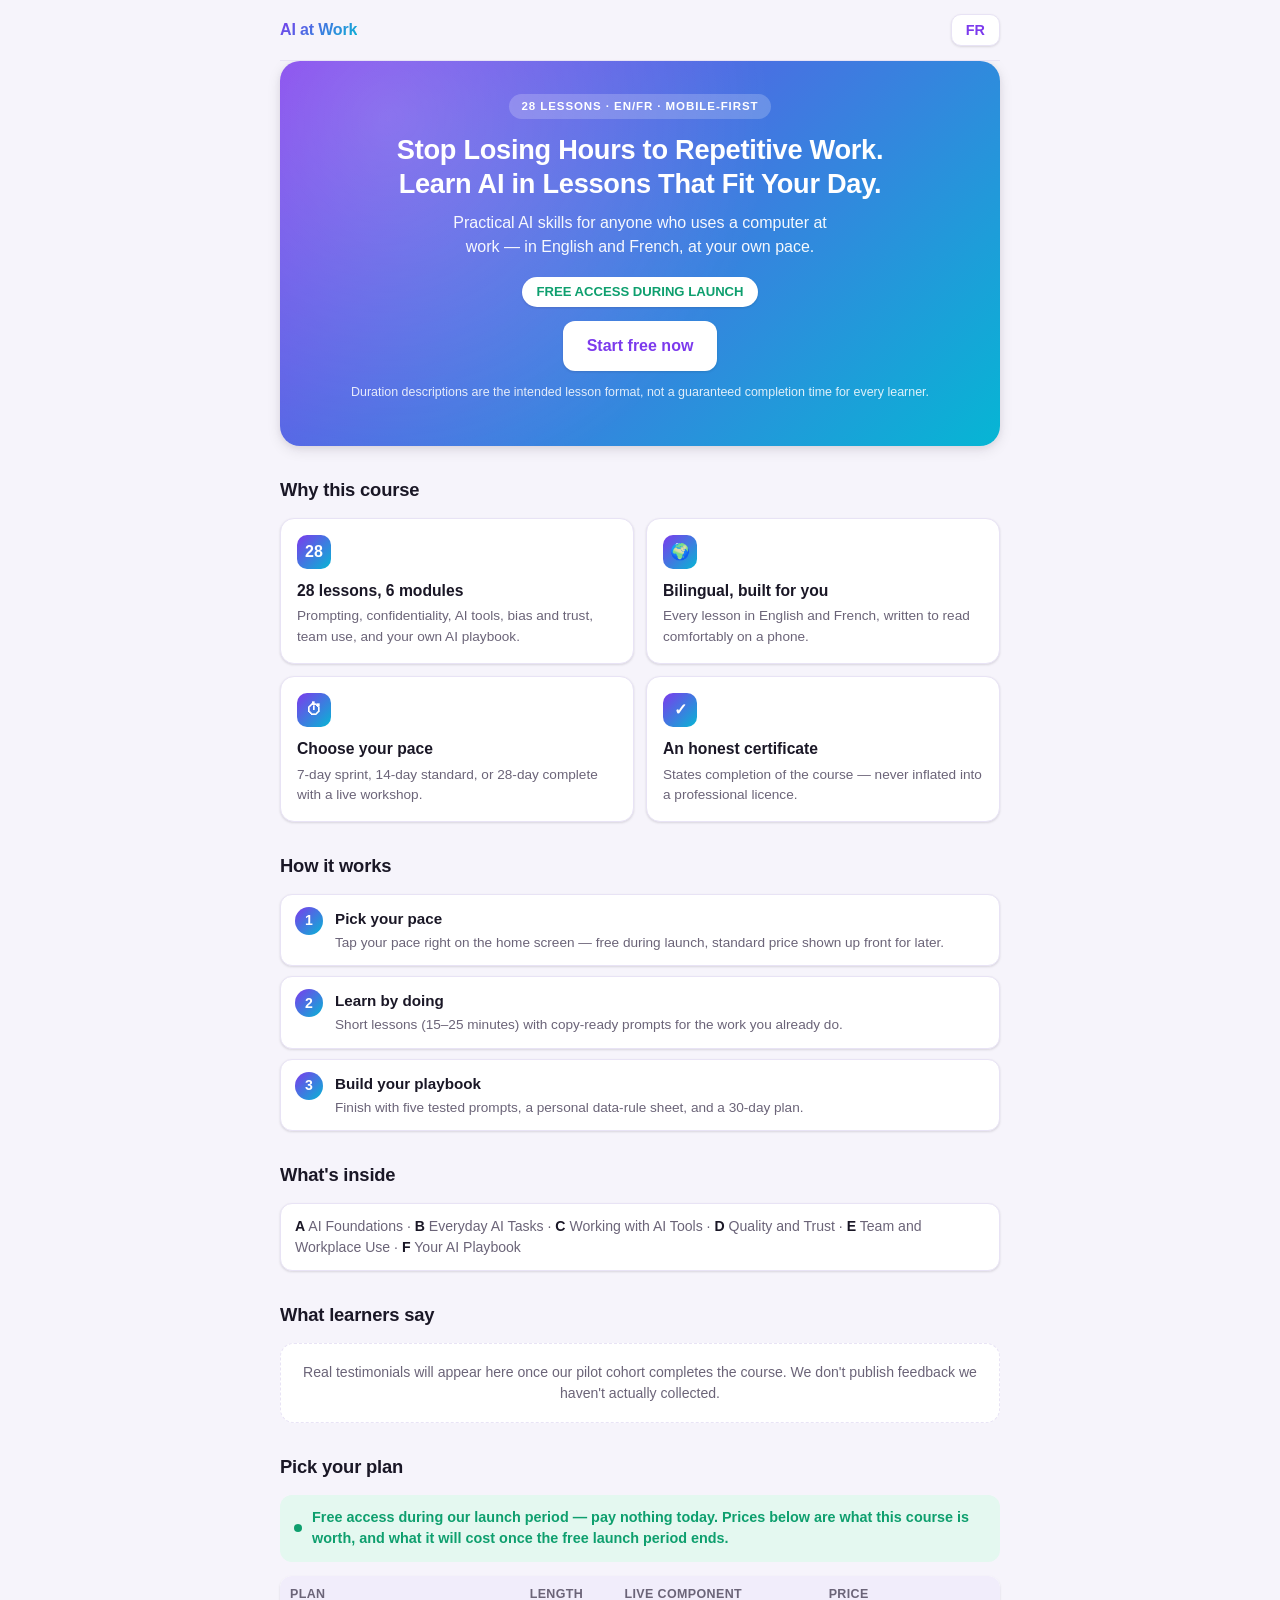
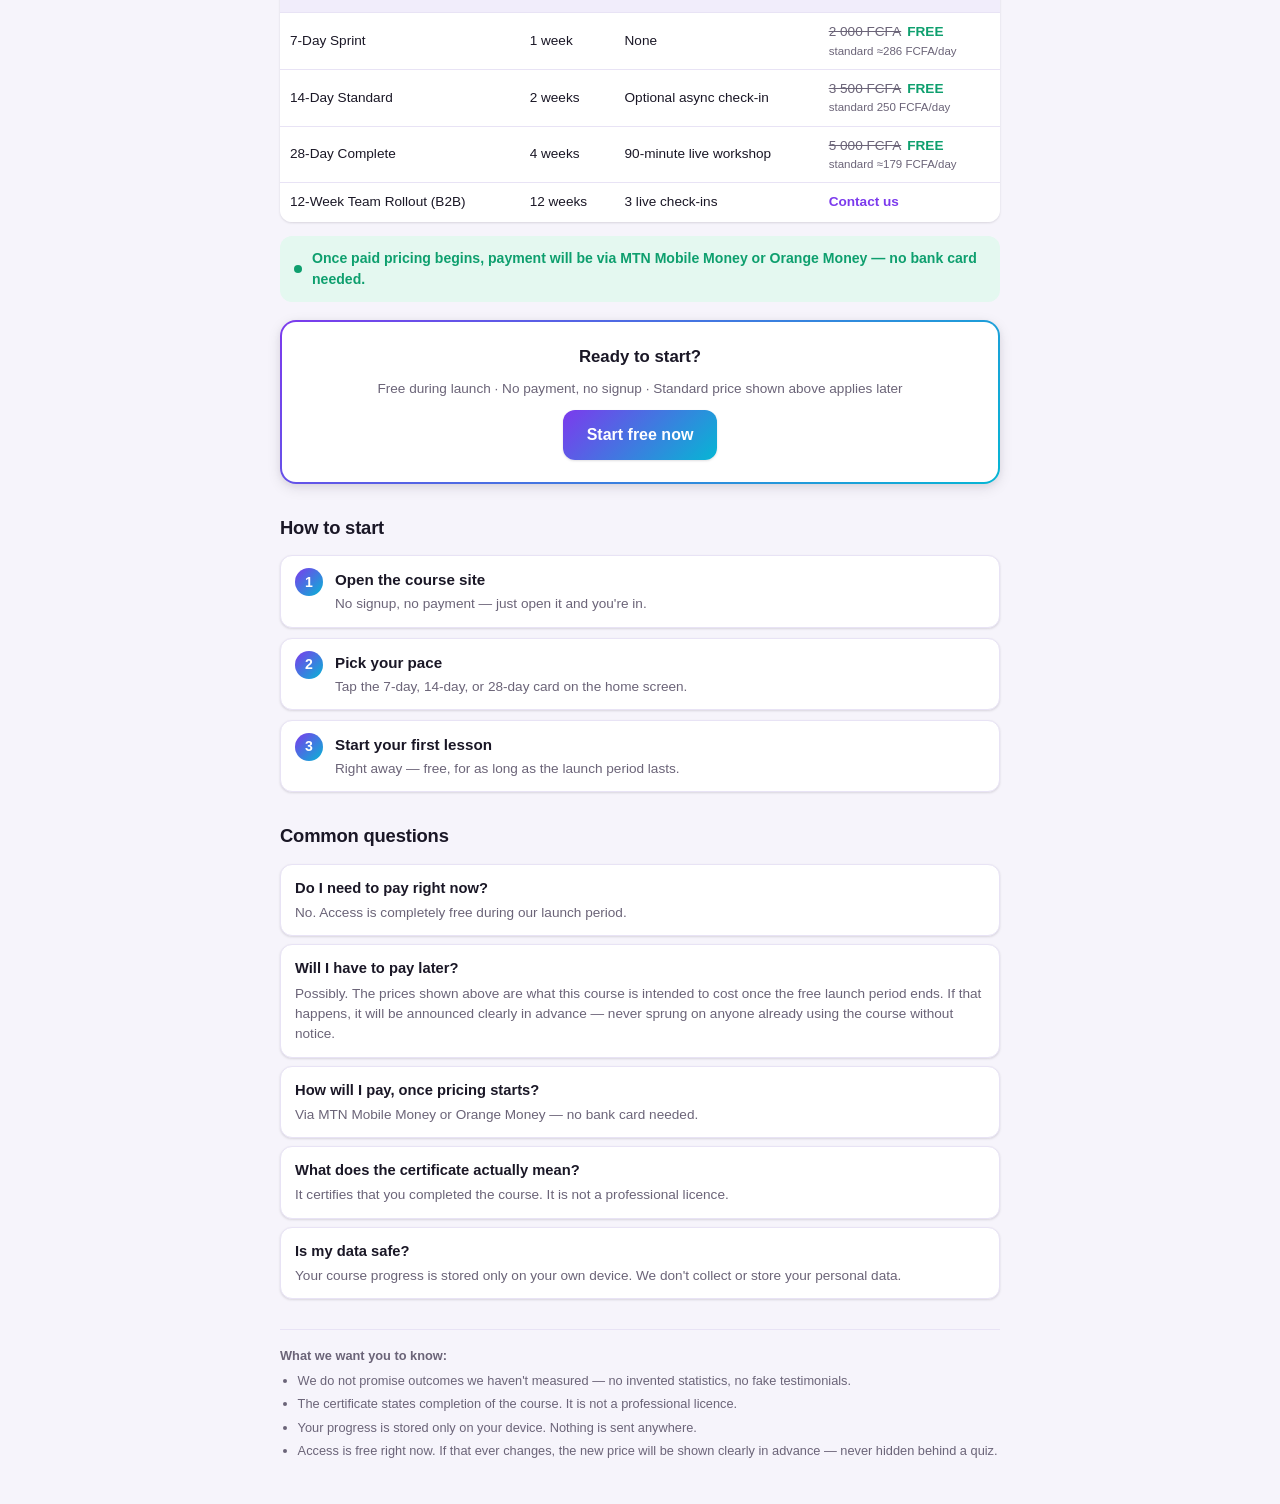
==== index.html @ 35cdc777 "Initial public site: AI at Work course (free during launch) Self-contained static deployment of the " ====
<!doctype html>
<html lang="en">
<head>
<meta charset="utf-8">
<meta name="viewport" content="width=device-width, initial-scale=1, viewport-fit=cover">
<title>AI at Work — Pitch</title>
<style>
  :root {
    --bg: #f6f4fb;
    --card-bg: #ffffff;
    --text: #1a1726;
    --muted: #6b6478;
    --accent: #7c3aed;
    --accent-2: #06b6d4;
    --accent-contrast: #ffffff;
    --border: #e8e3f5;
    --success: #0e9f6e;
    --success-bg: #e4f8f0;
    --shadow-sm: 0 1px 2px rgba(26,23,38,.06), 0 1px 3px rgba(26,23,38,.08);
    --shadow-md: 0 4px 14px rgba(26,23,38,.10), 0 2px 6px rgba(26,23,38,.06);
    --gradient: linear-gradient(135deg, var(--accent) 0%, var(--accent-2) 100%);
    color-scheme: light;
  }
  * { box-sizing: border-box; }
  html, body {
    margin: 0; padding: 0;
    background: var(--bg); color: var(--text);
    font-family: -apple-system, BlinkMacSystemFont, "Segoe UI", Roboto, Arial, sans-serif;
    line-height: 1.5;
  }
  body { max-width: 760px; margin: 0 auto; padding: 0 20px 40px; }
  .lang-block { margin-bottom: 0; }

  .topbar {
    position: sticky;
    top: env(safe-area-inset-top, 0px);
    z-index: 10;
    display: flex; align-items: center; justify-content: space-between;
    gap: 8px;
    padding: 14px 0;
    background: color-mix(in srgb, var(--bg) 88%, transparent);
    backdrop-filter: blur(8px);
    -webkit-backdrop-filter: blur(8px);
    border-bottom: 1px solid var(--border);
  }
  .topbar .wordmark {
    font-weight: 800; font-size: 1rem; letter-spacing: -.01em;
    background: var(--gradient); -webkit-background-clip: text; background-clip: text; color: transparent;
  }
  .langbtn {
    background: var(--card-bg); border: 1px solid var(--border); border-radius: 10px;
    padding: 7px 14px; font-weight: 700; font-size: .9rem; color: var(--accent);
    cursor: pointer; box-shadow: var(--shadow-sm);
  }
  .langbtn:active { transform: scale(.95); }

  .hero {
    position: relative;
    border-radius: 20px;
    padding: 32px 26px;
    margin-bottom: 20px;
    background: radial-gradient(circle at 15% 15%, rgba(255,255,255,.22), transparent 55%), var(--gradient);
    color: #fff;
    box-shadow: var(--shadow-md);
    text-align: center;
  }
  .hero .eyebrow {
    display: inline-block; font-size: .72rem; font-weight: 700; letter-spacing: .08em;
    text-transform: uppercase; background: rgba(255,255,255,.2); padding: 4px 12px; border-radius: 999px;
    margin-bottom: 14px;
  }
  .hero h1 { margin: 0 0 10px; font-size: 1.7rem; font-weight: 800; letter-spacing: -.01em; line-height: 1.25; }
  .hero p.sub { margin: 0 auto 18px; max-width: 46ch; font-size: 1rem; opacity: .95; }
  .btn {
    display: inline-block; background: #fff; color: var(--accent); border: none; border-radius: 12px;
    padding: 13px 24px; font-size: 1rem; font-weight: 800; text-decoration: none; box-shadow: var(--shadow-sm);
  }
  .hero .fineprint { margin-top: 12px; font-size: .78rem; opacity: .85; }

  h2.section-title { font-size: 1.15rem; font-weight: 800; margin: 30px 0 14px; letter-spacing: -.01em; }

  .grid4 { display: grid; grid-template-columns: repeat(2, 1fr); gap: 12px; }
  @media (max-width: 480px) { .grid4 { grid-template-columns: 1fr; } }
  .card {
    background: var(--card-bg); border: 1px solid var(--border); border-radius: 14px; padding: 16px;
    box-shadow: var(--shadow-sm);
  }
  .card .icon {
    width: 34px; height: 34px; border-radius: 10px; background: var(--gradient); color: #fff;
    display: flex; align-items: center; justify-content: center; font-weight: 800; margin-bottom: 10px;
  }
  .card h3 { margin: 0 0 4px; font-size: .98rem; }
  .card p { margin: 0; font-size: .85rem; color: var(--muted); }

  .steps { display: flex; flex-direction: column; gap: 10px; }
  .step { display: flex; gap: 12px; align-items: flex-start; background: var(--card-bg); border: 1px solid var(--border); border-radius: 12px; padding: 12px 14px; box-shadow: var(--shadow-sm); }
  .step .num { flex: none; width: 28px; height: 28px; border-radius: 999px; background: var(--gradient); color: #fff; display: flex; align-items: center; justify-content: center; font-weight: 800; font-size: .88rem; }
  .step div p { margin: 2px 0 0; font-size: .85rem; color: var(--muted); }
  .step div strong { font-size: .95rem; }

  .modules { font-size: .88rem; color: var(--muted); background: var(--card-bg); border: 1px solid var(--border); border-radius: 12px; padding: 12px 14px; box-shadow: var(--shadow-sm); }
  .modules strong { color: var(--text); }

  .table-scroll { overflow-x: auto; border-radius: 12px; box-shadow: var(--shadow-sm); }
  table.pace { width: 100%; min-width: 520px; border-collapse: collapse; font-size: .85rem; background: var(--card-bg); }
  table.pace th, table.pace td { padding: 9px 10px; text-align: left; border-bottom: 1px solid var(--border); }
  table.pace th { background: #f1edfb; font-size: .78rem; text-transform: uppercase; letter-spacing: .03em; color: var(--muted); }
  table.pace tr:last-child td { border-bottom: none; }
  .price-cell { font-weight: 700; color: var(--accent); white-space: nowrap; }
  .per-day { display: block; font-size: .72rem; font-weight: 500; color: var(--muted); white-space: nowrap; }
  .price-was { text-decoration: line-through; color: var(--muted); font-weight: 500; margin-right: 6px; }
  .price-free { color: var(--success); font-weight: 800; }

  .free-banner {
    display: flex; align-items: center; gap: 10px; background: var(--success-bg); color: var(--success);
    border-radius: 12px; padding: 12px 14px; font-size: .9rem; font-weight: 700; margin-bottom: 14px;
  }
  .free-banner .dot { width: 8px; height: 8px; border-radius: 999px; background: var(--success); flex: none; }
  .hero .free-chip {
    display: inline-block; background: #fff; color: var(--success); font-weight: 800; font-size: .82rem;
    padding: 5px 14px; border-radius: 999px; margin-bottom: 14px; box-shadow: var(--shadow-sm);
  }

  .testimonial-card {
    background: var(--card-bg); border: 1.5px dashed var(--border); border-radius: 14px;
    padding: 18px; text-align: center; color: var(--muted); font-size: .88rem;
  }

  .faq-item { background: var(--card-bg); border: 1px solid var(--border); border-radius: 12px; padding: 12px 14px; margin-bottom: 8px; box-shadow: var(--shadow-sm); }
  .faq-item strong { display: block; font-size: .92rem; margin-bottom: 4px; }
  .faq-item p { margin: 0; font-size: .85rem; color: var(--muted); }

  .pay-badge {
    display: flex; align-items: center; gap: 10px; background: var(--success-bg); color: var(--success);
    border-radius: 12px; padding: 12px 14px; font-size: .88rem; font-weight: 700; margin-top: 14px;
  }
  .pay-badge .dot { width: 8px; height: 8px; border-radius: 999px; background: var(--success); flex: none; }

  .cta-box {
    text-align: center; border-radius: 16px; padding: 22px; margin-top: 18px;
    background: linear-gradient(var(--card-bg), var(--card-bg)) padding-box, var(--gradient) border-box;
    border: 2px solid transparent; box-shadow: var(--shadow-md);
  }
  .cta-box p.placeholder { font-size: .85rem; color: var(--muted); margin: 10px 0 0; }

  .trust { font-size: .8rem; color: var(--muted); border-top: 1px solid var(--border); margin-top: 30px; padding-top: 16px; }
  .trust ul { margin: 6px 0 0; padding-left: 1.1rem; }
  .trust li { margin-bottom: 4px; }

  @media print {
    body { max-width: 100%; padding: 10mm; }
    .hero { break-inside: avoid; }
    .card, .step, table.pace, .cta-box, .faq-item, .testimonial-card { break-inside: avoid; }
  }
  @page { size: A4; margin: 12mm; }
</style>
</head>
<body>

<div class="topbar">
  <span class="wordmark">AI at Work</span>
  <button class="langbtn" id="langToggle" type="button" aria-label="Switch language">FR</button>
</div>

<!-- ENGLISH -->
<section class="lang-block" data-lang="en">
  <div class="hero">
    <span class="eyebrow">28 Lessons · EN/FR · Mobile-First</span>
    <h1>Stop Losing Hours to Repetitive Work.<br>Learn AI in Lessons That Fit Your Day.</h1>
    <p class="sub">Practical AI skills for anyone who uses a computer at work — in English and French, at your own pace.</p>
    <span class="free-chip">FREE ACCESS DURING LAUNCH</span><br>
    <a class="btn" href="site/index.html">Start free now</a>
    <p class="fineprint">Duration descriptions are the intended lesson format, not a guaranteed completion time for every learner.</p>
  </div>

  <h2 class="section-title">Why this course</h2>
  <div class="grid4">
    <div class="card"><div class="icon">28</div><h3>28 lessons, 6 modules</h3><p>Prompting, confidentiality, AI tools, bias and trust, team use, and your own AI playbook.</p></div>
    <div class="card"><div class="icon">🌍</div><h3>Bilingual, built for you</h3><p>Every lesson in English and French, written to read comfortably on a phone.</p></div>
    <div class="card"><div class="icon">⏱</div><h3>Choose your pace</h3><p>7-day sprint, 14-day standard, or 28-day complete with a live workshop.</p></div>
    <div class="card"><div class="icon">✓</div><h3>An honest certificate</h3><p>States completion of the course — never inflated into a professional licence.</p></div>
  </div>

  <h2 class="section-title">How it works</h2>
  <div class="steps">
    <div class="step"><span class="num">1</span><div><strong>Pick your pace</strong><p>Tap your pace right on the home screen — free during launch, standard price shown up front for later.</p></div></div>
    <div class="step"><span class="num">2</span><div><strong>Learn by doing</strong><p>Short lessons (15–25 minutes) with copy-ready prompts for the work you already do.</p></div></div>
    <div class="step"><span class="num">3</span><div><strong>Build your playbook</strong><p>Finish with five tested prompts, a personal data-rule sheet, and a 30-day plan.</p></div></div>
  </div>

  <h2 class="section-title">What's inside</h2>
  <p class="modules"><strong>A</strong> AI Foundations · <strong>B</strong> Everyday AI Tasks · <strong>C</strong> Working with AI Tools · <strong>D</strong> Quality and Trust · <strong>E</strong> Team and Workplace Use · <strong>F</strong> Your AI Playbook</p>

  <h2 class="section-title">What learners say</h2>
  <div class="testimonial-card">Real testimonials will appear here once our pilot cohort completes the course. We don't publish feedback we haven't actually collected.</div>

  <h2 class="section-title" id="pricing-en">Pick your plan</h2>
  <div class="free-banner"><span class="dot"></span> Free access during our launch period — pay nothing today. Prices below are what this course is worth, and what it will cost once the free launch period ends.</div>
  <div class="table-scroll">
  <table class="pace">
    <tr><th>Plan</th><th>Length</th><th>Live component</th><th>Price</th></tr>
    <tr><td>7-Day Sprint</td><td>1 week</td><td>None</td><td class="price-cell"><span class="price-was">2 000 FCFA</span><span class="price-free">FREE</span><span class="per-day">standard ≈286 FCFA/day</span></td></tr>
    <tr><td>14-Day Standard</td><td>2 weeks</td><td>Optional async check-in</td><td class="price-cell"><span class="price-was">3 500 FCFA</span><span class="price-free">FREE</span><span class="per-day">standard 250 FCFA/day</span></td></tr>
    <tr><td>28-Day Complete</td><td>4 weeks</td><td>90-minute live workshop</td><td class="price-cell"><span class="price-was">5 000 FCFA</span><span class="price-free">FREE</span><span class="per-day">standard ≈179 FCFA/day</span></td></tr>
    <tr><td>12-Week Team Rollout (B2B)</td><td>12 weeks</td><td>3 live check-ins</td><td class="price-cell">Contact us</td></tr>
  </table>
  </div>

  <div class="pay-badge"><span class="dot"></span> Once paid pricing begins, payment will be via MTN Mobile Money or Orange Money — no bank card needed.</div>

  <div class="cta-box">
    <strong style="font-size:1.05rem;">Ready to start?</strong>
    <p class="placeholder">Free during launch · No payment, no signup · Standard price shown above applies later</p>
    <a class="btn" style="background:var(--gradient); color:#fff; margin-top:10px;" href="site/index.html">Start free now</a>
  </div>

  <h2 class="section-title">How to start</h2>
  <div class="steps">
    <div class="step"><span class="num">1</span><div><strong>Open the course site</strong><p>No signup, no payment — just open it and you're in.</p></div></div>
    <div class="step"><span class="num">2</span><div><strong>Pick your pace</strong><p>Tap the 7-day, 14-day, or 28-day card on the home screen.</p></div></div>
    <div class="step"><span class="num">3</span><div><strong>Start your first lesson</strong><p>Right away — free, for as long as the launch period lasts.</p></div></div>
  </div>

  <h2 class="section-title">Common questions</h2>
  <div class="faq-item"><strong>Do I need to pay right now?</strong><p>No. Access is completely free during our launch period.</p></div>
  <div class="faq-item"><strong>Will I have to pay later?</strong><p>Possibly. The prices shown above are what this course is intended to cost once the free launch period ends. If that happens, it will be announced clearly in advance — never sprung on anyone already using the course without notice.</p></div>
  <div class="faq-item"><strong>How will I pay, once pricing starts?</strong><p>Via MTN Mobile Money or Orange Money — no bank card needed.</p></div>
  <div class="faq-item"><strong>What does the certificate actually mean?</strong><p>It certifies that you completed the course. It is not a professional licence.</p></div>
  <div class="faq-item"><strong>Is my data safe?</strong><p>Your course progress is stored only on your own device. We don't collect or store your personal data.</p></div>

  <div class="trust">
    <strong>What we want you to know:</strong>
    <ul>
      <li>We do not promise outcomes we haven't measured — no invented statistics, no fake testimonials.</li>
      <li>The certificate states completion of the course. It is not a professional licence.</li>
      <li>Your progress is stored only on your device. Nothing is sent anywhere.</li>
      <li>Access is free right now. If that ever changes, the new price will be shown clearly in advance — never hidden behind a quiz.</li>
    </ul>
  </div>
</section>

<!-- FRANÇAIS -->
<section class="lang-block" data-lang="fr" hidden>
  <div class="hero">
    <span class="eyebrow">28 Leçons · EN/FR · Pensé pour mobile</span>
    <h1>Arrêtez de perdre des heures sur des tâches répétitives.<br>Apprenez l'IA en leçons adaptées à votre journée.</h1>
    <p class="sub">Des compétences IA pratiques pour toute personne qui utilise un ordinateur au travail — en anglais et en français, à votre rythme.</p>
    <span class="free-chip">ACCÈS GRATUIT PENDANT LE LANCEMENT</span><br>
    <a class="btn" href="site/index.html">Commencer gratuitement</a>
    <p class="fineprint">Les durées indiquées décrivent le format de leçon prévu, pas un temps de complétion garanti pour chaque apprenant.</p>
  </div>

  <h2 class="section-title">Pourquoi ce cours</h2>
  <div class="grid4">
    <div class="card"><div class="icon">28</div><h3>28 leçons, 6 modules</h3><p>Prompting, confidentialité, outils d'IA, biais et confiance, travail d'équipe, et votre propre carnet IA.</p></div>
    <div class="card"><div class="icon">🌍</div><h3>Bilingue, pensé pour vous</h3><p>Chaque leçon en anglais et en français, écrite pour se lire confortablement sur un téléphone.</p></div>
    <div class="card"><div class="icon">⏱</div><h3>Choisissez votre rythme</h3><p>Sprint de 7 jours, standard de 14 jours, ou complet de 28 jours avec atelier en direct.</p></div>
    <div class="card"><div class="icon">✓</div><h3>Un certificat honnête</h3><p>Atteste la fin de la formation — jamais présenté comme une licence professionnelle.</p></div>
  </div>

  <h2 class="section-title">Comment ça marche</h2>
  <div class="steps">
    <div class="step"><span class="num">1</span><div><strong>Choisissez votre rythme</strong><p>Tapotez votre rythme directement sur l'écran d'accueil — gratuit pendant le lancement, prix standard indiqué d'emblée pour plus tard.</p></div></div>
    <div class="step"><span class="num">2</span><div><strong>Apprenez en pratiquant</strong><p>Des leçons courtes (15 à 25 minutes) avec des prompts prêts à l'emploi pour votre travail réel.</p></div></div>
    <div class="step"><span class="num">3</span><div><strong>Construisez votre carnet</strong><p>Terminez avec cinq prompts testés, une fiche personnelle de règles de données, et un plan à 30 jours.</p></div></div>
  </div>

  <h2 class="section-title">Le contenu</h2>
  <p class="modules"><strong>A</strong> Fondamentaux de l'IA · <strong>B</strong> Tâches quotidiennes · <strong>C</strong> Travailler avec les outils d'IA · <strong>D</strong> Qualité et confiance · <strong>E</strong> Travail d'équipe · <strong>F</strong> Votre carnet IA</p>

  <h2 class="section-title">Ce que disent les apprenants</h2>
  <div class="testimonial-card">De vrais témoignages apparaîtront ici une fois notre cohorte pilote ayant terminé le cours. Nous ne publions aucun avis que nous n'avons pas réellement recueilli.</div>

  <h2 class="section-title" id="pricing-fr">Choisissez votre formule</h2>
  <div class="free-banner"><span class="dot"></span> Accès gratuit pendant notre période de lancement — ne payez rien aujourd'hui. Les prix ci-dessous indiquent la valeur de ce cours, et ce qu'il coûtera une fois la période de lancement gratuite terminée.</div>
  <div class="table-scroll">
  <table class="pace">
    <tr><th>Formule</th><th>Durée</th><th>Composante en direct</th><th>Prix</th></tr>
    <tr><td>Sprint de 7 jours</td><td>1 semaine</td><td>Aucune</td><td class="price-cell"><span class="price-was">2 000 FCFA</span><span class="price-free">GRATUIT</span><span class="per-day">standard ≈286 FCFA/jour</span></td></tr>
    <tr><td>Standard de 14 jours</td><td>2 semaines</td><td>Point de contact asynchrone optionnel</td><td class="price-cell"><span class="price-was">3 500 FCFA</span><span class="price-free">GRATUIT</span><span class="per-day">standard 250 FCFA/jour</span></td></tr>
    <tr><td>Complet de 28 jours</td><td>4 semaines</td><td>Atelier en direct de 90 minutes</td><td class="price-cell"><span class="price-was">5 000 FCFA</span><span class="price-free">GRATUIT</span><span class="per-day">standard ≈179 FCFA/jour</span></td></tr>
    <tr><td>Déploiement d'équipe 12 semaines (B2B)</td><td>12 semaines</td><td>3 points de contact en direct</td><td class="price-cell">Nous contacter</td></tr>
  </table>
  </div>

  <div class="pay-badge"><span class="dot"></span> Une fois la tarification payante en vigueur, le paiement se fera via MTN Mobile Money ou Orange Money — sans carte bancaire.</div>

  <div class="cta-box">
    <strong style="font-size:1.05rem;">Prêt à commencer ?</strong>
    <p class="placeholder">Gratuit pendant le lancement · Aucun paiement, aucune inscription · Le prix standard ci-dessus s'appliquera plus tard</p>
    <a class="btn" style="background:var(--gradient); color:#fff; margin-top:10px;" href="site/index.html">Commencer gratuitement</a>
  </div>

  <h2 class="section-title">Comment commencer</h2>
  <div class="steps">
    <div class="step"><span class="num">1</span><div><strong>Ouvrez le site du cours</strong><p>Aucune inscription, aucun paiement — ouvrez-le et c'est parti.</p></div></div>
    <div class="step"><span class="num">2</span><div><strong>Choisissez votre rythme</strong><p>Tapotez la carte 7, 14 ou 28 jours sur l'écran d'accueil.</p></div></div>
    <div class="step"><span class="num">3</span><div><strong>Démarrez votre première leçon</strong><p>Immédiatement — gratuit, tant que dure la période de lancement.</p></div></div>
  </div>

  <h2 class="section-title">Questions fréquentes</h2>
  <div class="faq-item"><strong>Dois-je payer maintenant ?</strong><p>Non. L'accès est entièrement gratuit pendant notre période de lancement.</p></div>
  <div class="faq-item"><strong>Devrai-je payer plus tard ?</strong><p>Peut-être. Les prix indiqués ci-dessus sont ce que ce cours est destiné à coûter une fois la période de lancement gratuite terminée. Si cela arrive, ce sera annoncé clairement à l'avance — jamais imposé sans préavis à quelqu'un qui utilise déjà le cours.</p></div>
  <div class="faq-item"><strong>Comment paierai-je, une fois la tarification en vigueur ?</strong><p>Via MTN Mobile Money ou Orange Money — sans carte bancaire.</p></div>
  <div class="faq-item"><strong>Que signifie vraiment le certificat ?</strong><p>Il atteste que vous avez terminé le cours. Ce n'est pas une licence professionnelle.</p></div>
  <div class="faq-item"><strong>Mes données sont-elles en sécurité ?</strong><p>Votre progression dans le cours est enregistrée uniquement sur votre propre appareil. Nous ne collectons ni ne stockons vos données personnelles.</p></div>

  <div class="trust">
    <strong>Ce que nous voulons que vous sachiez :</strong>
    <ul>
      <li>Nous ne promettons aucun résultat non mesuré — pas de statistiques inventées, pas de faux témoignages.</li>
      <li>Le certificat atteste la fin de la formation. Ce n'est pas une licence professionnelle.</li>
      <li>Votre progression est enregistrée uniquement sur votre appareil. Rien n'est envoyé ailleurs.</li>
      <li>L'accès est gratuit en ce moment. Si cela change un jour, le nouveau prix sera annoncé clairement à l'avance — jamais caché derrière un quiz.</li>
    </ul>
  </div>
</section>

<script>
(function () {
  "use strict";
  var btn = document.getElementById("langToggle");
  var blocks = document.querySelectorAll("[data-lang]");

  function safeGet(key) { try { return localStorage.getItem(key); } catch (e) { return null; } }
  function safeSet(key, val) { try { localStorage.setItem(key, val); } catch (e) {} }

  function setLang(lang) {
    blocks.forEach(function (el) { el.hidden = el.getAttribute("data-lang") !== lang; });
    btn.textContent = lang === "en" ? "FR" : "EN";
    document.documentElement.lang = lang;
    safeSet("aiw_pitch_lang", lang);
  }

  btn.addEventListener("click", function () {
    var current = document.querySelector('[data-lang="en"]').hidden ? "fr" : "en";
    setLang(current === "en" ? "fr" : "en");
  });

  setLang(safeGet("aiw_pitch_lang") === "fr" ? "fr" : "en");
})();
</script>
</body>
</html>
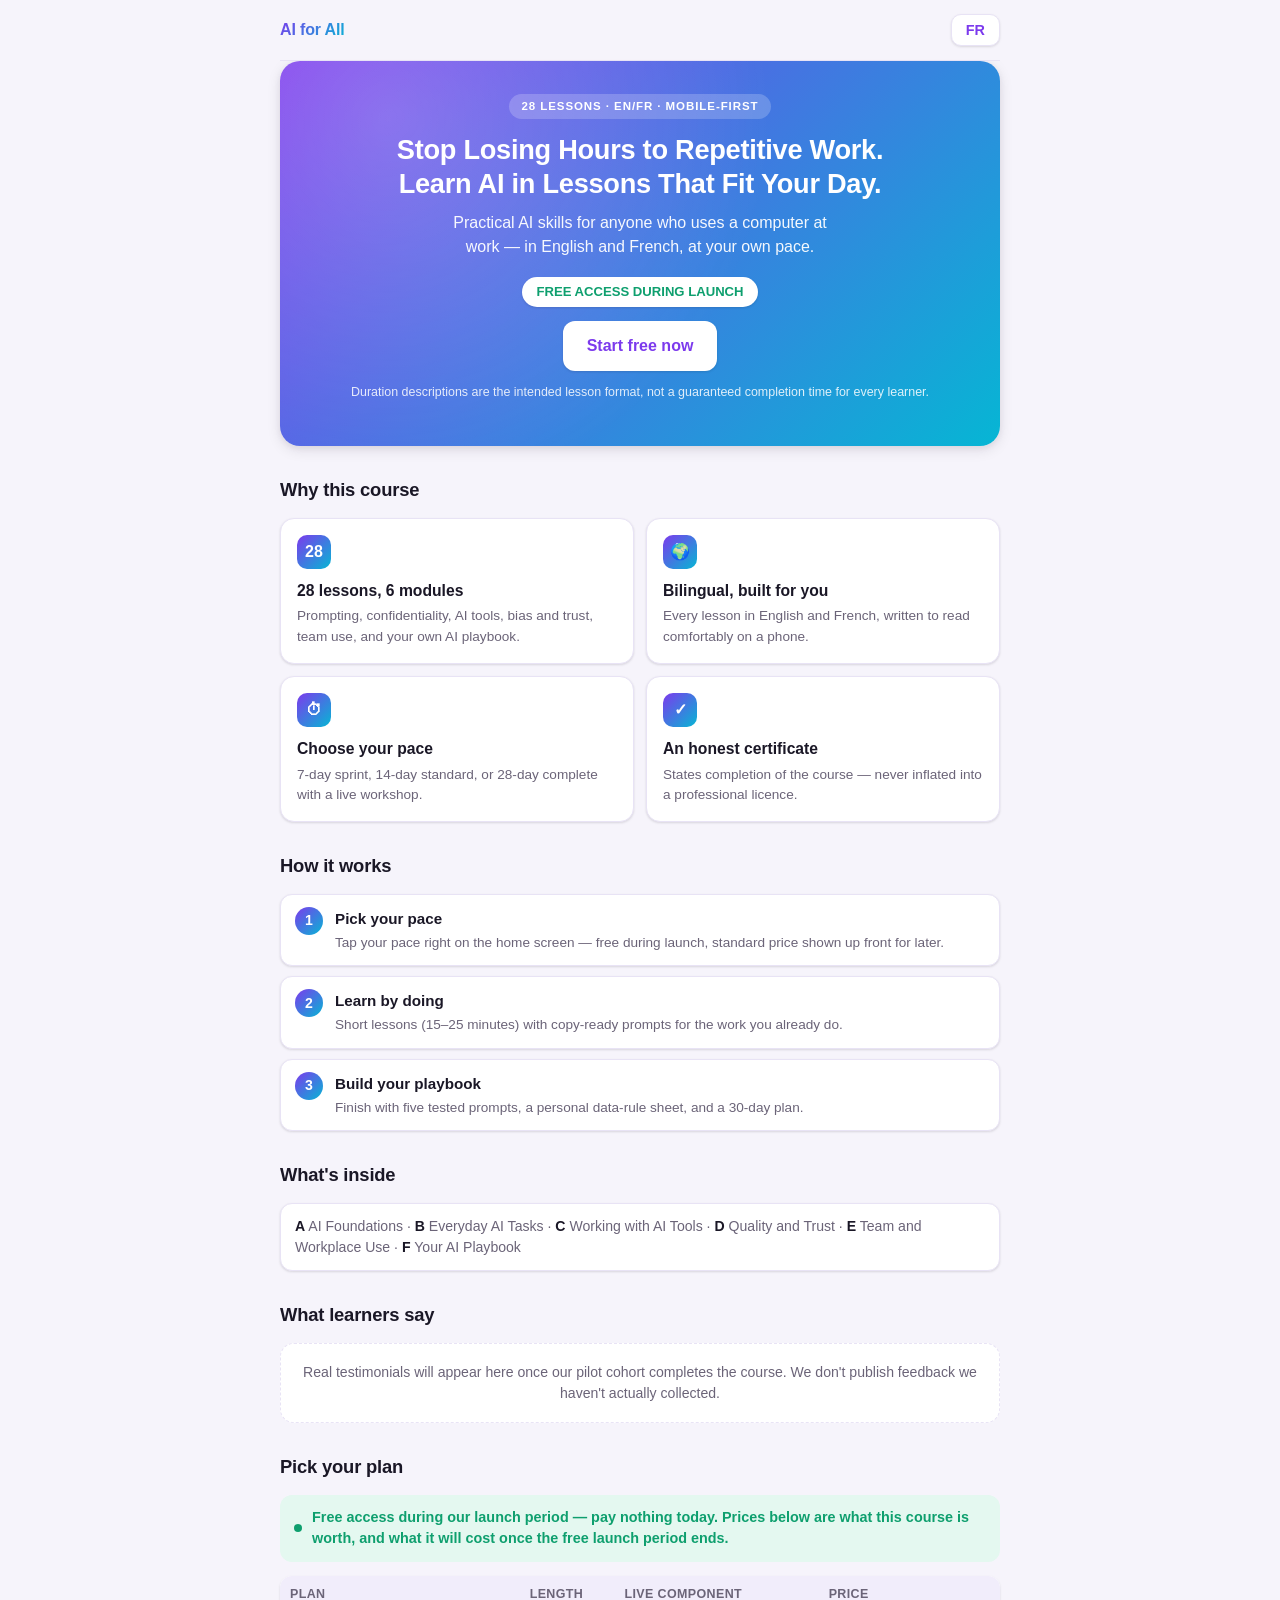
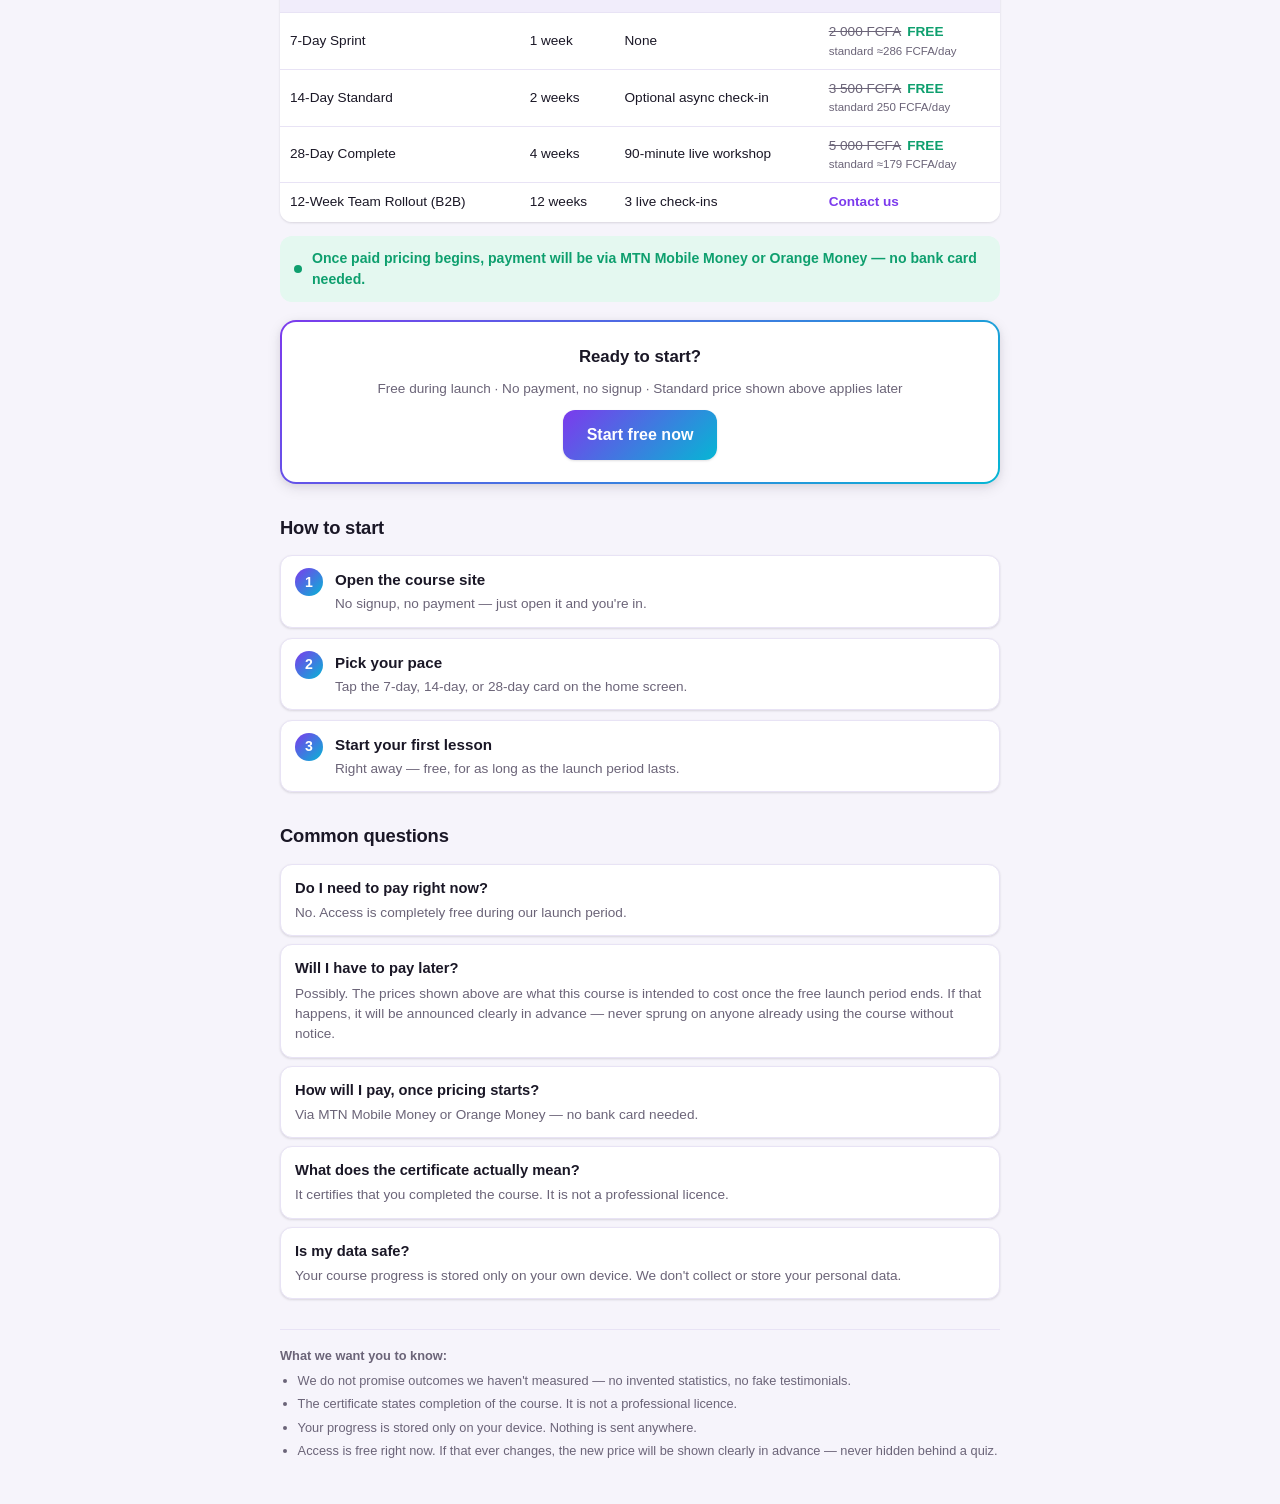
==== commit bac4b87a: "Rename title: AI at Work -> AI for All Co-Authored-By: Claude Sonnet 5 <noreply@anthropic.com>" ====
--- a/index.html
+++ b/index.html
@@ -3,7 +3,7 @@
 <head>
 <meta charset="utf-8">
 <meta name="viewport" content="width=device-width, initial-scale=1, viewport-fit=cover">
-<title>AI at Work — Pitch</title>
+<title>AI for All — Pitch</title>
 <style>
   :root {
     --bg: #f6f4fb;
@@ -158,7 +158,7 @@
 <body>
 
 <div class="topbar">
-  <span class="wordmark">AI at Work</span>
+  <span class="wordmark">AI for All</span>
   <button class="langbtn" id="langToggle" type="button" aria-label="Switch language">FR</button>
 </div>
 
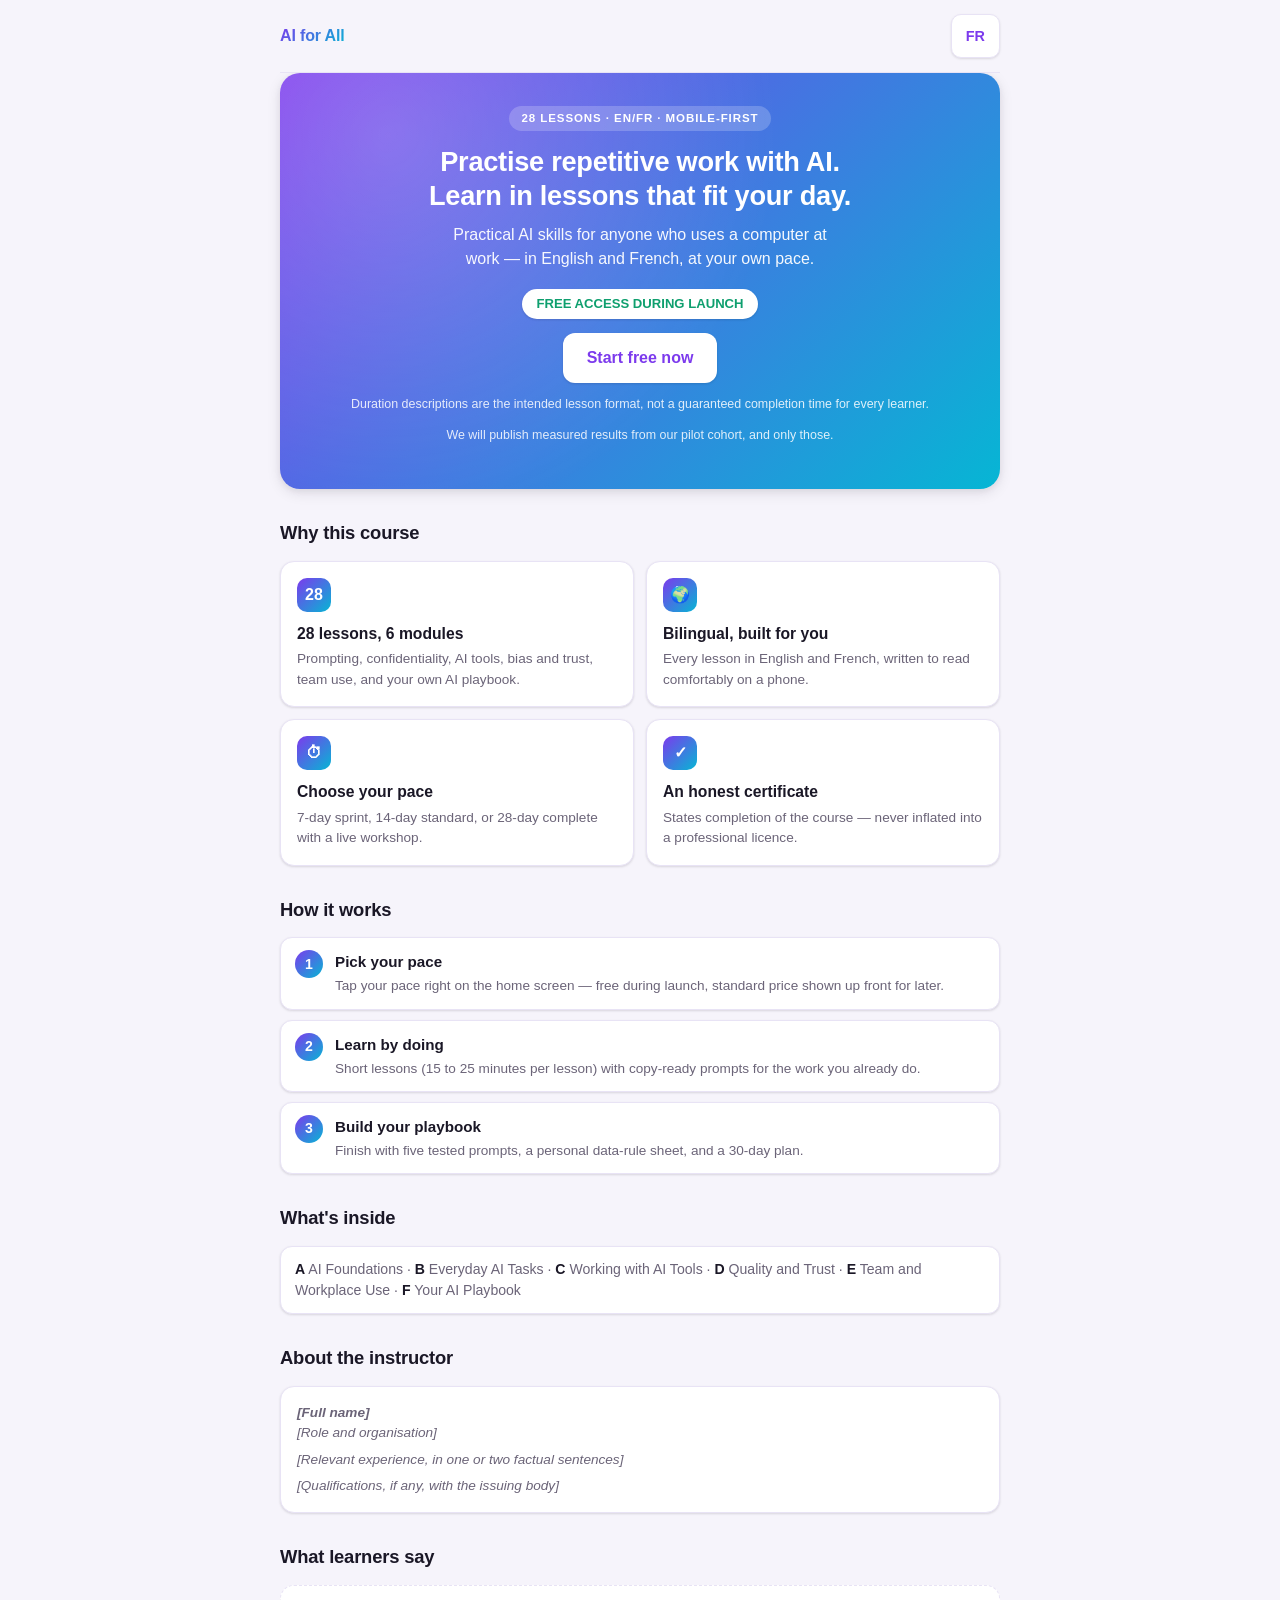
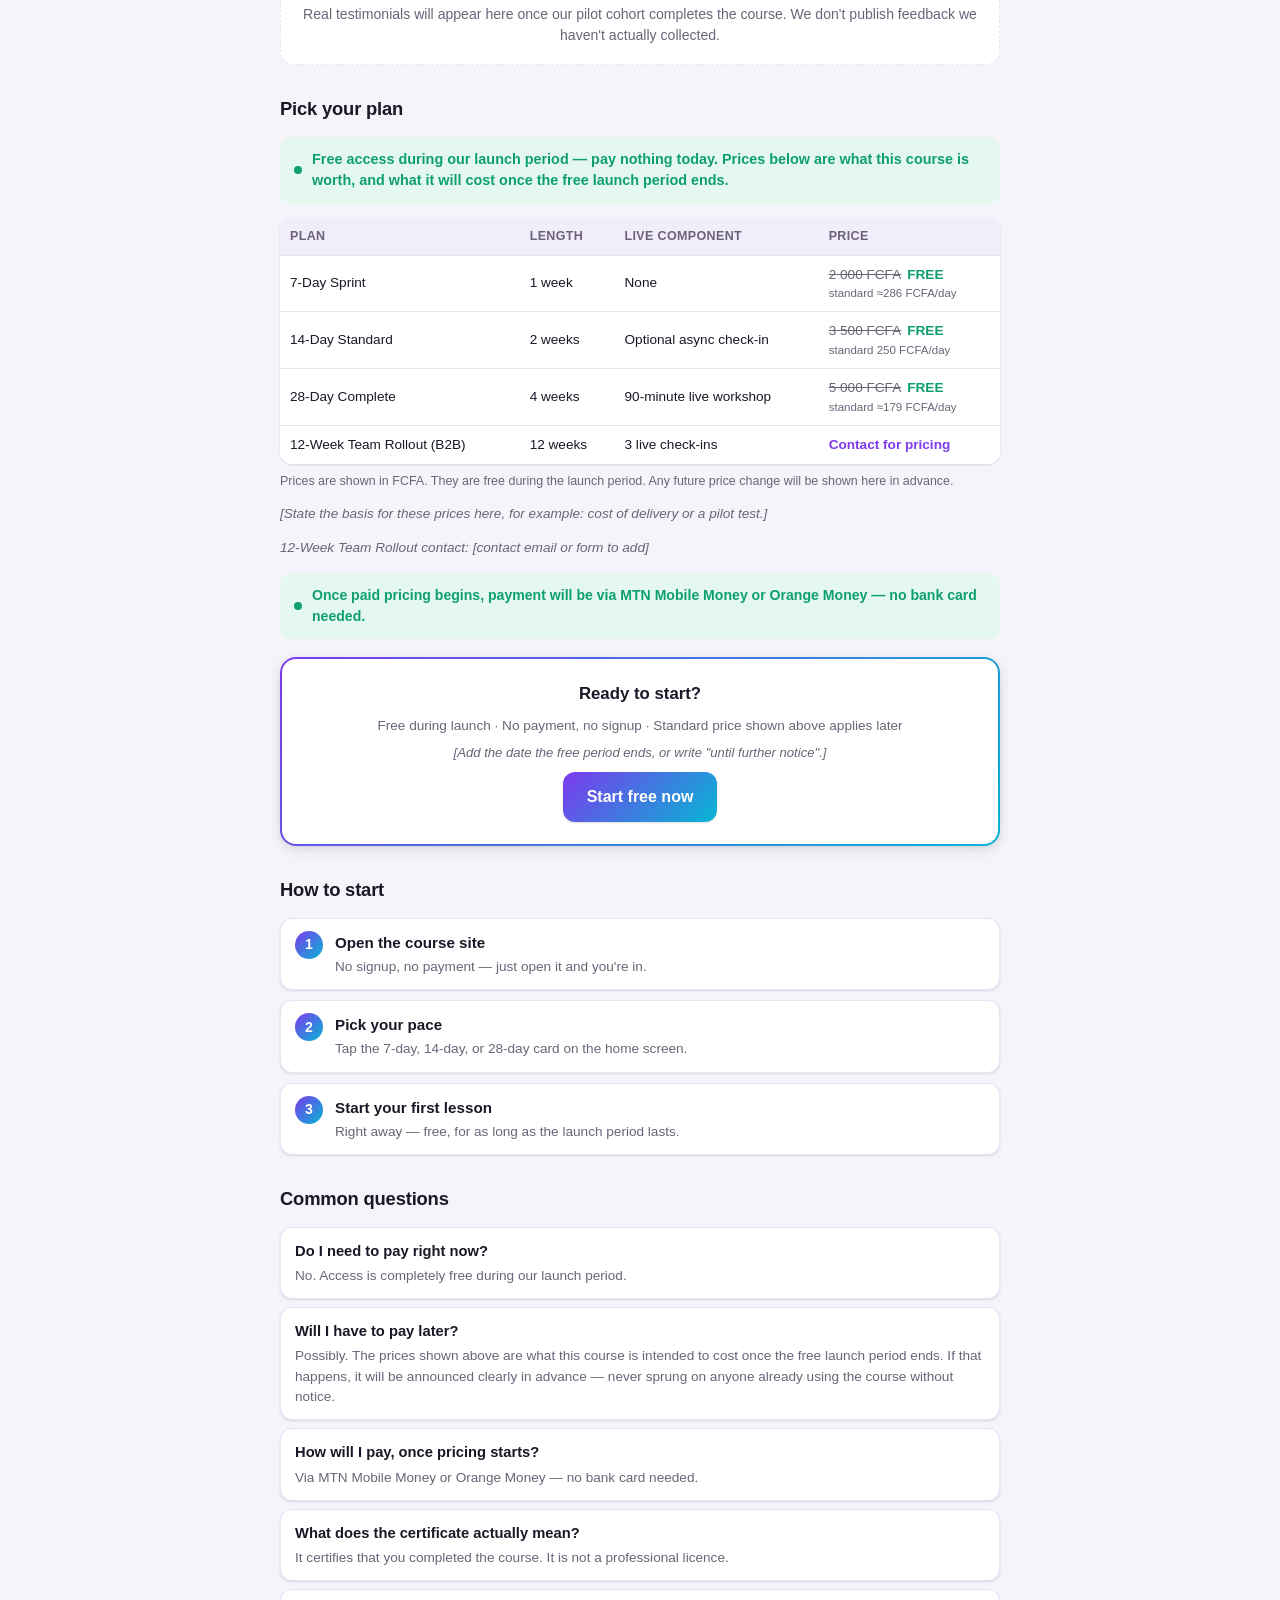
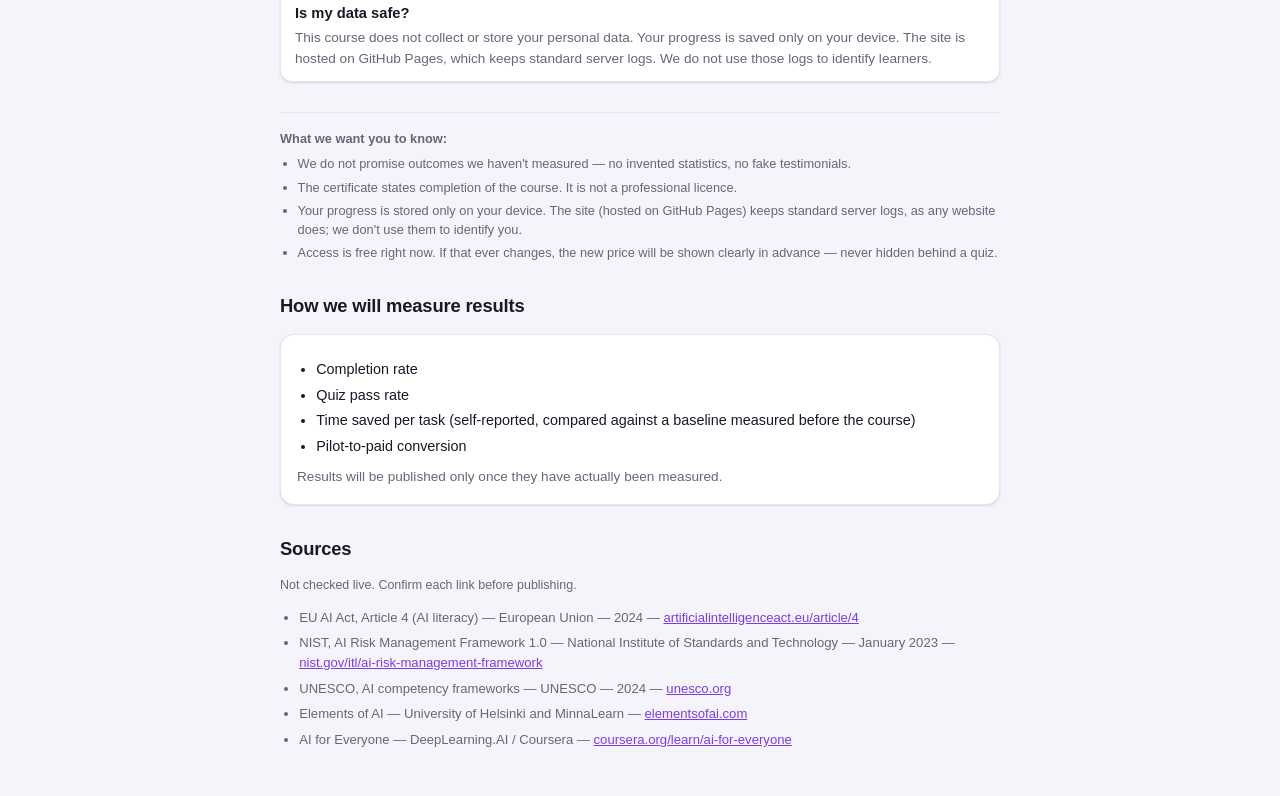
==== commit 19949640: "Pitch page: honest-content audit (headline, privacy, instructor, sources, measurement) Co-Authored-B" ====
--- a/index.html
+++ b/index.html
@@ -51,6 +51,7 @@
     background: var(--card-bg); border: 1px solid var(--border); border-radius: 10px;
     padding: 7px 14px; font-weight: 700; font-size: .9rem; color: var(--accent);
     cursor: pointer; box-shadow: var(--shadow-sm);
+    min-height: 44px; min-width: 44px;
   }
   .langbtn:active { transform: scale(.95); }
 
@@ -72,10 +73,13 @@
   .hero h1 { margin: 0 0 10px; font-size: 1.7rem; font-weight: 800; letter-spacing: -.01em; line-height: 1.25; }
   .hero p.sub { margin: 0 auto 18px; max-width: 46ch; font-size: 1rem; opacity: .95; }
   .btn {
-    display: inline-block; background: #fff; color: var(--accent); border: none; border-radius: 12px;
+    display: inline-flex; align-items: center; justify-content: center;
+    background: #fff; color: var(--accent); border: none; border-radius: 12px;
     padding: 13px 24px; font-size: 1rem; font-weight: 800; text-decoration: none; box-shadow: var(--shadow-sm);
-  }
-  .hero .fineprint { margin-top: 12px; font-size: .78rem; opacity: .85; }
+    min-height: 44px;
+  }
+  .fineprint { font-size: .78rem; color: var(--muted); }
+  .hero .fineprint { margin-top: 12px; color: #fff; opacity: .85; }
 
   h2.section-title { font-size: 1.15rem; font-weight: 800; margin: 30px 0 14px; letter-spacing: -.01em; }
 
@@ -147,6 +151,13 @@
   .trust ul { margin: 6px 0 0; padding-left: 1.1rem; }
   .trust li { margin-bottom: 4px; }
 
+  .placeholder-text { color: var(--muted); font-style: italic; }
+  .sources-list { font-size: .82rem; color: var(--muted); padding-left: 1.2rem; margin: 8px 0 0; }
+  .sources-list li { margin-bottom: 6px; }
+  .sources-list a { color: var(--accent); }
+  .measure-list { margin: 8px 0 10px; padding-left: 1.2rem; font-size: .9rem; }
+  .measure-list li { margin-bottom: 4px; }
+
   @media print {
     body { max-width: 100%; padding: 10mm; }
     .hero { break-inside: avoid; }
@@ -166,11 +177,12 @@
 <section class="lang-block" data-lang="en">
   <div class="hero">
     <span class="eyebrow">28 Lessons · EN/FR · Mobile-First</span>
-    <h1>Stop Losing Hours to Repetitive Work.<br>Learn AI in Lessons That Fit Your Day.</h1>
+    <h1>Practise repetitive work with AI.<br>Learn in lessons that fit your day.</h1>
     <p class="sub">Practical AI skills for anyone who uses a computer at work — in English and French, at your own pace.</p>
     <span class="free-chip">FREE ACCESS DURING LAUNCH</span><br>
     <a class="btn" href="site/index.html">Start free now</a>
     <p class="fineprint">Duration descriptions are the intended lesson format, not a guaranteed completion time for every learner.</p>
+    <p class="fineprint">We will publish measured results from our pilot cohort, and only those.</p>
   </div>
 
   <h2 class="section-title">Why this course</h2>
@@ -184,12 +196,19 @@
   <h2 class="section-title">How it works</h2>
   <div class="steps">
     <div class="step"><span class="num">1</span><div><strong>Pick your pace</strong><p>Tap your pace right on the home screen — free during launch, standard price shown up front for later.</p></div></div>
-    <div class="step"><span class="num">2</span><div><strong>Learn by doing</strong><p>Short lessons (15–25 minutes) with copy-ready prompts for the work you already do.</p></div></div>
+    <div class="step"><span class="num">2</span><div><strong>Learn by doing</strong><p>Short lessons (15 to 25 minutes per lesson) with copy-ready prompts for the work you already do.</p></div></div>
     <div class="step"><span class="num">3</span><div><strong>Build your playbook</strong><p>Finish with five tested prompts, a personal data-rule sheet, and a 30-day plan.</p></div></div>
   </div>
 
   <h2 class="section-title">What's inside</h2>
   <p class="modules"><strong>A</strong> AI Foundations · <strong>B</strong> Everyday AI Tasks · <strong>C</strong> Working with AI Tools · <strong>D</strong> Quality and Trust · <strong>E</strong> Team and Workplace Use · <strong>F</strong> Your AI Playbook</p>
+
+  <h2 class="section-title">About the instructor</h2>
+  <div class="card">
+    <p style="margin:0 0 6px;"><strong class="placeholder-text">[Full name]</strong><br><span class="placeholder-text">[Role and organisation]</span></p>
+    <p style="margin:0 0 6px;" class="placeholder-text">[Relevant experience, in one or two factual sentences]</p>
+    <p style="margin:0;" class="placeholder-text">[Qualifications, if any, with the issuing body]</p>
+  </div>
 
   <h2 class="section-title">What learners say</h2>
   <div class="testimonial-card">Real testimonials will appear here once our pilot cohort completes the course. We don't publish feedback we haven't actually collected.</div>
@@ -202,15 +221,19 @@
     <tr><td>7-Day Sprint</td><td>1 week</td><td>None</td><td class="price-cell"><span class="price-was">2 000 FCFA</span><span class="price-free">FREE</span><span class="per-day">standard ≈286 FCFA/day</span></td></tr>
     <tr><td>14-Day Standard</td><td>2 weeks</td><td>Optional async check-in</td><td class="price-cell"><span class="price-was">3 500 FCFA</span><span class="price-free">FREE</span><span class="per-day">standard 250 FCFA/day</span></td></tr>
     <tr><td>28-Day Complete</td><td>4 weeks</td><td>90-minute live workshop</td><td class="price-cell"><span class="price-was">5 000 FCFA</span><span class="price-free">FREE</span><span class="per-day">standard ≈179 FCFA/day</span></td></tr>
-    <tr><td>12-Week Team Rollout (B2B)</td><td>12 weeks</td><td>3 live check-ins</td><td class="price-cell">Contact us</td></tr>
+    <tr><td>12-Week Team Rollout (B2B)</td><td>12 weeks</td><td>3 live check-ins</td><td class="price-cell">Contact for pricing</td></tr>
   </table>
   </div>
+  <p class="fineprint" style="color:var(--muted); opacity:1; margin-top:8px;">Prices are shown in FCFA. They are free during the launch period. Any future price change will be shown here in advance.</p>
+  <p class="placeholder-text" style="font-size:.85rem;">[State the basis for these prices here, for example: cost of delivery or a pilot test.]</p>
+  <p class="placeholder-text" style="font-size:.85rem;">12-Week Team Rollout contact: [contact email or form to add]</p>
 
   <div class="pay-badge"><span class="dot"></span> Once paid pricing begins, payment will be via MTN Mobile Money or Orange Money — no bank card needed.</div>
 
   <div class="cta-box">
     <strong style="font-size:1.05rem;">Ready to start?</strong>
     <p class="placeholder">Free during launch · No payment, no signup · Standard price shown above applies later</p>
+    <p class="placeholder-text" style="font-size:.82rem; margin:6px 0 0;">[Add the date the free period ends, or write "until further notice".]</p>
     <a class="btn" style="background:var(--gradient); color:#fff; margin-top:10px;" href="site/index.html">Start free now</a>
   </div>
 
@@ -226,28 +249,50 @@
   <div class="faq-item"><strong>Will I have to pay later?</strong><p>Possibly. The prices shown above are what this course is intended to cost once the free launch period ends. If that happens, it will be announced clearly in advance — never sprung on anyone already using the course without notice.</p></div>
   <div class="faq-item"><strong>How will I pay, once pricing starts?</strong><p>Via MTN Mobile Money or Orange Money — no bank card needed.</p></div>
   <div class="faq-item"><strong>What does the certificate actually mean?</strong><p>It certifies that you completed the course. It is not a professional licence.</p></div>
-  <div class="faq-item"><strong>Is my data safe?</strong><p>Your course progress is stored only on your own device. We don't collect or store your personal data.</p></div>
+  <div class="faq-item"><strong>Is my data safe?</strong><p>This course does not collect or store your personal data. Your progress is saved only on your device. The site is hosted on GitHub Pages, which keeps standard server logs. We do not use those logs to identify learners.</p></div>
 
   <div class="trust">
     <strong>What we want you to know:</strong>
     <ul>
       <li>We do not promise outcomes we haven't measured — no invented statistics, no fake testimonials.</li>
       <li>The certificate states completion of the course. It is not a professional licence.</li>
-      <li>Your progress is stored only on your device. Nothing is sent anywhere.</li>
+      <li>Your progress is stored only on your device. The site (hosted on GitHub Pages) keeps standard server logs, as any website does; we don't use them to identify you.</li>
       <li>Access is free right now. If that ever changes, the new price will be shown clearly in advance — never hidden behind a quiz.</li>
     </ul>
   </div>
+
+  <h2 class="section-title">How we will measure results</h2>
+  <div class="card">
+    <ul class="measure-list">
+      <li>Completion rate</li>
+      <li>Quiz pass rate</li>
+      <li>Time saved per task (self-reported, compared against a baseline measured before the course)</li>
+      <li>Pilot-to-paid conversion</li>
+    </ul>
+    <p style="margin:0; font-size:.85rem; color:var(--muted);">Results will be published only once they have actually been measured.</p>
+  </div>
+
+  <h2 class="section-title">Sources</h2>
+  <p class="fineprint" style="color:var(--muted); opacity:1;">Not checked live. Confirm each link before publishing.</p>
+  <ul class="sources-list">
+    <li>EU AI Act, Article 4 (AI literacy) — European Union — 2024 — <a href="https://artificialintelligenceact.eu/article/4/">artificialintelligenceact.eu/article/4</a></li>
+    <li>NIST, AI Risk Management Framework 1.0 — National Institute of Standards and Technology — January 2023 — <a href="https://www.nist.gov/itl/ai-risk-management-framework">nist.gov/itl/ai-risk-management-framework</a></li>
+    <li>UNESCO, AI competency frameworks — UNESCO — 2024 — <a href="https://www.unesco.org">unesco.org</a></li>
+    <li>Elements of AI — University of Helsinki and MinnaLearn — <a href="https://www.elementsofai.com">elementsofai.com</a></li>
+    <li>AI for Everyone — DeepLearning.AI / Coursera — <a href="https://www.coursera.org/learn/ai-for-everyone">coursera.org/learn/ai-for-everyone</a></li>
+  </ul>
 </section>
 
 <!-- FRANÇAIS -->
 <section class="lang-block" data-lang="fr" hidden>
   <div class="hero">
     <span class="eyebrow">28 Leçons · EN/FR · Pensé pour mobile</span>
-    <h1>Arrêtez de perdre des heures sur des tâches répétitives.<br>Apprenez l'IA en leçons adaptées à votre journée.</h1>
+    <h1>Pratiquez les tâches répétitives avec l'IA.<br>Apprenez en leçons adaptées à votre journée.</h1>
     <p class="sub">Des compétences IA pratiques pour toute personne qui utilise un ordinateur au travail — en anglais et en français, à votre rythme.</p>
     <span class="free-chip">ACCÈS GRATUIT PENDANT LE LANCEMENT</span><br>
     <a class="btn" href="site/index.html">Commencer gratuitement</a>
     <p class="fineprint">Les durées indiquées décrivent le format de leçon prévu, pas un temps de complétion garanti pour chaque apprenant.</p>
+    <p class="fineprint">Nous publierons les résultats mesurés de notre cohorte pilote, et uniquement ceux-là.</p>
   </div>
 
   <h2 class="section-title">Pourquoi ce cours</h2>
@@ -261,12 +306,19 @@
   <h2 class="section-title">Comment ça marche</h2>
   <div class="steps">
     <div class="step"><span class="num">1</span><div><strong>Choisissez votre rythme</strong><p>Tapotez votre rythme directement sur l'écran d'accueil — gratuit pendant le lancement, prix standard indiqué d'emblée pour plus tard.</p></div></div>
-    <div class="step"><span class="num">2</span><div><strong>Apprenez en pratiquant</strong><p>Des leçons courtes (15 à 25 minutes) avec des prompts prêts à l'emploi pour votre travail réel.</p></div></div>
+    <div class="step"><span class="num">2</span><div><strong>Apprenez en pratiquant</strong><p>Des leçons courtes (15 à 25 minutes par leçon) avec des prompts prêts à l'emploi pour votre travail réel.</p></div></div>
     <div class="step"><span class="num">3</span><div><strong>Construisez votre carnet</strong><p>Terminez avec cinq prompts testés, une fiche personnelle de règles de données, et un plan à 30 jours.</p></div></div>
   </div>
 
   <h2 class="section-title">Le contenu</h2>
   <p class="modules"><strong>A</strong> Fondamentaux de l'IA · <strong>B</strong> Tâches quotidiennes · <strong>C</strong> Travailler avec les outils d'IA · <strong>D</strong> Qualité et confiance · <strong>E</strong> Travail d'équipe · <strong>F</strong> Votre carnet IA</p>
+
+  <h2 class="section-title">À propos du formateur</h2>
+  <div class="card">
+    <p style="margin:0 0 6px;"><strong class="placeholder-text">[Nom complet]</strong><br><span class="placeholder-text">[Rôle et organisation]</span></p>
+    <p style="margin:0 0 6px;" class="placeholder-text">[Expérience pertinente, en une ou deux phrases factuelles]</p>
+    <p style="margin:0;" class="placeholder-text">[Qualifications, le cas échéant, avec l'organisme émetteur]</p>
+  </div>
 
   <h2 class="section-title">Ce que disent les apprenants</h2>
   <div class="testimonial-card">De vrais témoignages apparaîtront ici une fois notre cohorte pilote ayant terminé le cours. Nous ne publions aucun avis que nous n'avons pas réellement recueilli.</div>
@@ -279,15 +331,19 @@
     <tr><td>Sprint de 7 jours</td><td>1 semaine</td><td>Aucune</td><td class="price-cell"><span class="price-was">2 000 FCFA</span><span class="price-free">GRATUIT</span><span class="per-day">standard ≈286 FCFA/jour</span></td></tr>
     <tr><td>Standard de 14 jours</td><td>2 semaines</td><td>Point de contact asynchrone optionnel</td><td class="price-cell"><span class="price-was">3 500 FCFA</span><span class="price-free">GRATUIT</span><span class="per-day">standard 250 FCFA/jour</span></td></tr>
     <tr><td>Complet de 28 jours</td><td>4 semaines</td><td>Atelier en direct de 90 minutes</td><td class="price-cell"><span class="price-was">5 000 FCFA</span><span class="price-free">GRATUIT</span><span class="per-day">standard ≈179 FCFA/jour</span></td></tr>
-    <tr><td>Déploiement d'équipe 12 semaines (B2B)</td><td>12 semaines</td><td>3 points de contact en direct</td><td class="price-cell">Nous contacter</td></tr>
+    <tr><td>Déploiement d'équipe 12 semaines (B2B)</td><td>12 semaines</td><td>3 points de contact en direct</td><td class="price-cell">Nous contacter pour un tarif</td></tr>
   </table>
   </div>
+  <p class="fineprint" style="color:var(--muted); opacity:1; margin-top:8px;">Les prix sont indiqués en FCFA. Ils sont gratuits pendant la période de lancement. Tout changement de prix futur sera annoncé ici à l'avance.</p>
+  <p class="placeholder-text" style="font-size:.85rem;">[Indiquez ici la base de ces prix, par exemple : coût de la prestation ou un test pilote.]</p>
+  <p class="placeholder-text" style="font-size:.85rem;">Contact pour le déploiement d'équipe 12 semaines : [email ou formulaire de contact à ajouter]</p>
 
   <div class="pay-badge"><span class="dot"></span> Une fois la tarification payante en vigueur, le paiement se fera via MTN Mobile Money ou Orange Money — sans carte bancaire.</div>
 
   <div class="cta-box">
     <strong style="font-size:1.05rem;">Prêt à commencer ?</strong>
     <p class="placeholder">Gratuit pendant le lancement · Aucun paiement, aucune inscription · Le prix standard ci-dessus s'appliquera plus tard</p>
+    <p class="placeholder-text" style="font-size:.82rem; margin:6px 0 0;">[Ajoutez la date de fin de la période gratuite, ou écrivez « jusqu'à nouvel ordre ».]</p>
     <a class="btn" style="background:var(--gradient); color:#fff; margin-top:10px;" href="site/index.html">Commencer gratuitement</a>
   </div>
 
@@ -303,17 +359,38 @@
   <div class="faq-item"><strong>Devrai-je payer plus tard ?</strong><p>Peut-être. Les prix indiqués ci-dessus sont ce que ce cours est destiné à coûter une fois la période de lancement gratuite terminée. Si cela arrive, ce sera annoncé clairement à l'avance — jamais imposé sans préavis à quelqu'un qui utilise déjà le cours.</p></div>
   <div class="faq-item"><strong>Comment paierai-je, une fois la tarification en vigueur ?</strong><p>Via MTN Mobile Money ou Orange Money — sans carte bancaire.</p></div>
   <div class="faq-item"><strong>Que signifie vraiment le certificat ?</strong><p>Il atteste que vous avez terminé le cours. Ce n'est pas une licence professionnelle.</p></div>
-  <div class="faq-item"><strong>Mes données sont-elles en sécurité ?</strong><p>Votre progression dans le cours est enregistrée uniquement sur votre propre appareil. Nous ne collectons ni ne stockons vos données personnelles.</p></div>
+  <div class="faq-item"><strong>Mes données sont-elles en sécurité ?</strong><p>Ce cours ne collecte ni ne stocke vos données personnelles. Votre progression est enregistrée uniquement sur votre appareil. Le site est hébergé sur GitHub Pages, qui conserve des journaux serveur standards. Nous n'utilisons pas ces journaux pour identifier les apprenants.</p></div>
 
   <div class="trust">
     <strong>Ce que nous voulons que vous sachiez :</strong>
     <ul>
       <li>Nous ne promettons aucun résultat non mesuré — pas de statistiques inventées, pas de faux témoignages.</li>
       <li>Le certificat atteste la fin de la formation. Ce n'est pas une licence professionnelle.</li>
-      <li>Votre progression est enregistrée uniquement sur votre appareil. Rien n'est envoyé ailleurs.</li>
+      <li>Votre progression est enregistrée uniquement sur votre appareil. Le site (hébergé sur GitHub Pages) conserve des journaux serveur standards, comme tout site web ; nous ne les utilisons pas pour vous identifier.</li>
       <li>L'accès est gratuit en ce moment. Si cela change un jour, le nouveau prix sera annoncé clairement à l'avance — jamais caché derrière un quiz.</li>
     </ul>
   </div>
+
+  <h2 class="section-title">Comment nous mesurerons les résultats</h2>
+  <div class="card">
+    <ul class="measure-list">
+      <li>Taux de complétion</li>
+      <li>Taux de réussite aux quiz</li>
+      <li>Temps gagné par tâche (autodéclaré, comparé à une situation de départ mesurée avant le cours)</li>
+      <li>Conversion pilote-vers-payant</li>
+    </ul>
+    <p style="margin:0; font-size:.85rem; color:var(--muted);">Les résultats ne seront publiés qu'une fois réellement mesurés.</p>
+  </div>
+
+  <h2 class="section-title">Sources</h2>
+  <p class="fineprint" style="color:var(--muted); opacity:1;">Non vérifiées en direct. Confirmez chaque lien avant publication.</p>
+  <ul class="sources-list">
+    <li>EU AI Act, Article 4 (littératie IA) — Union européenne — 2024 — <a href="https://artificialintelligenceact.eu/article/4/">artificialintelligenceact.eu/article/4</a></li>
+    <li>NIST, AI Risk Management Framework 1.0 — National Institute of Standards and Technology — janvier 2023 — <a href="https://www.nist.gov/itl/ai-risk-management-framework">nist.gov/itl/ai-risk-management-framework</a></li>
+    <li>UNESCO, cadres de compétences en IA — UNESCO — 2024 — <a href="https://www.unesco.org">unesco.org</a></li>
+    <li>Elements of AI — Université d'Helsinki et MinnaLearn — <a href="https://www.elementsofai.com">elementsofai.com</a></li>
+    <li>AI for Everyone — DeepLearning.AI / Coursera — <a href="https://www.coursera.org/learn/ai-for-everyone">coursera.org/learn/ai-for-everyone</a></li>
+  </ul>
 </section>
 
 <script>
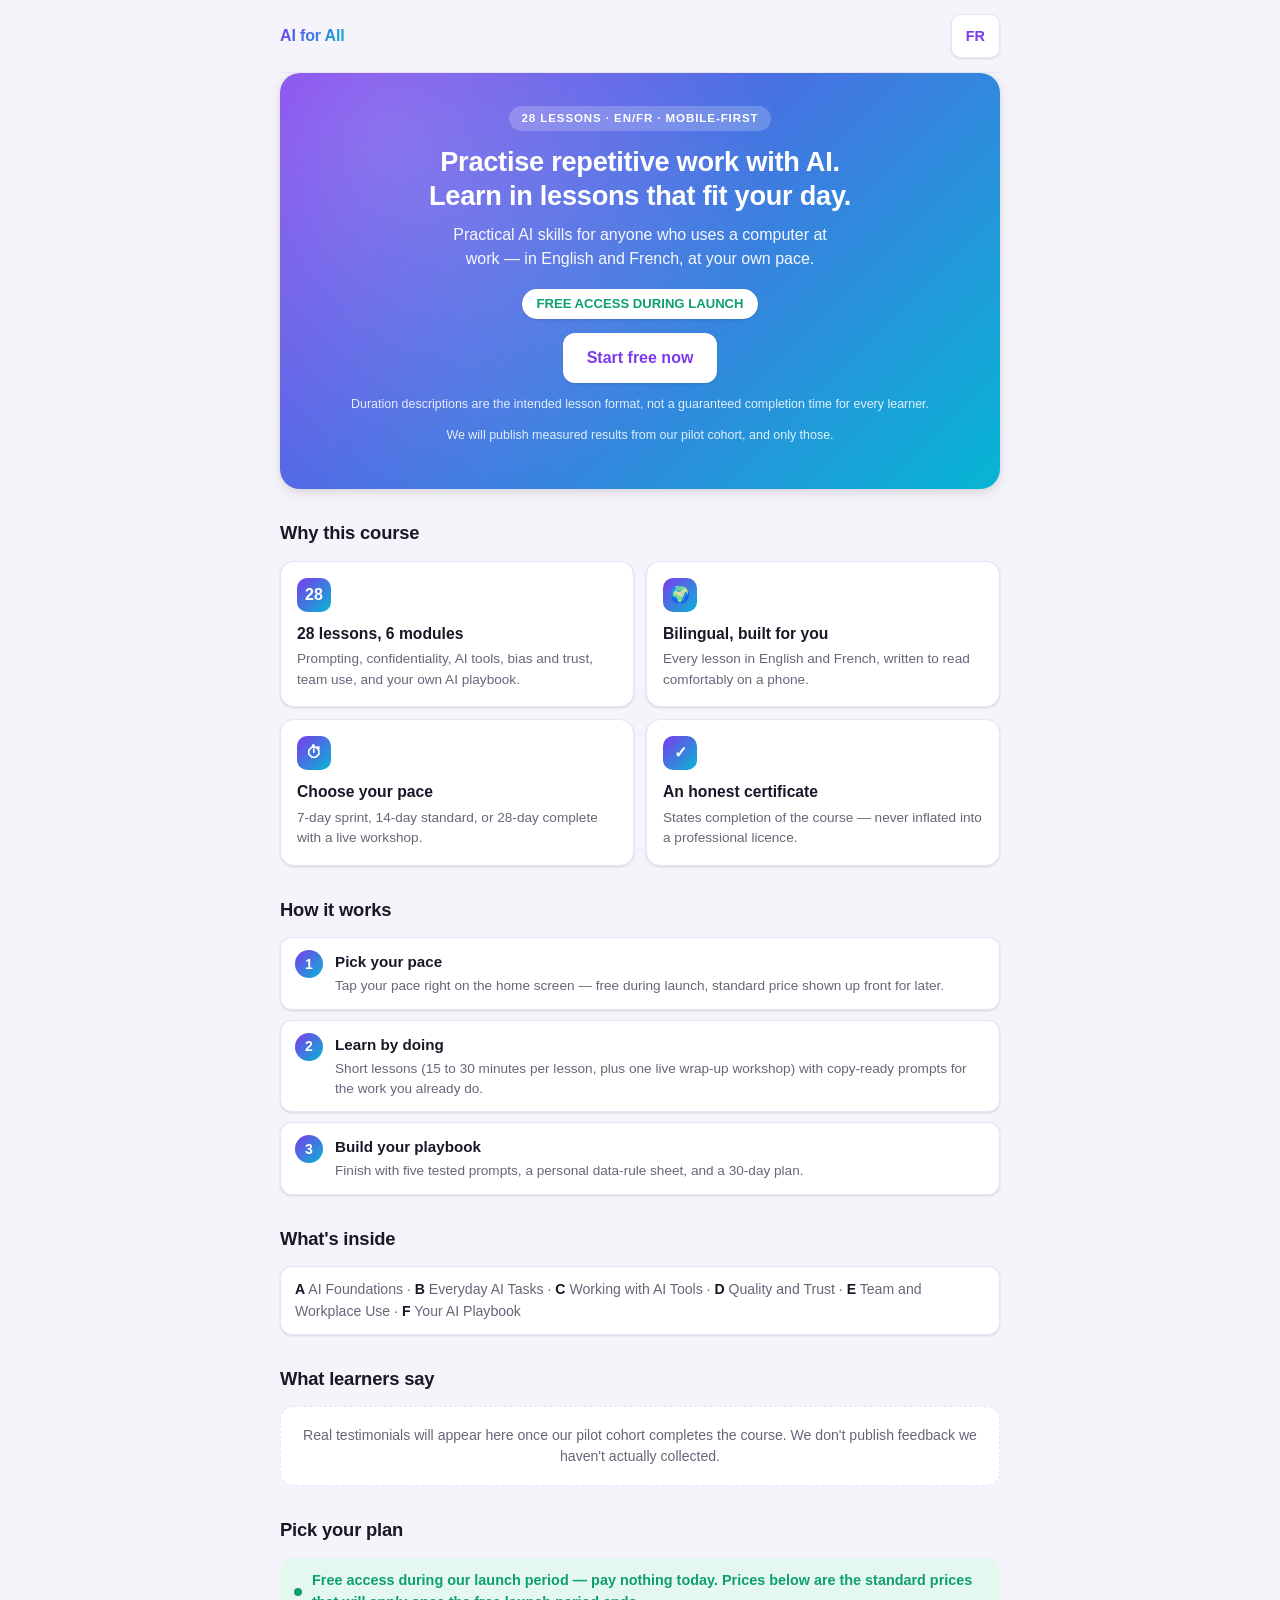
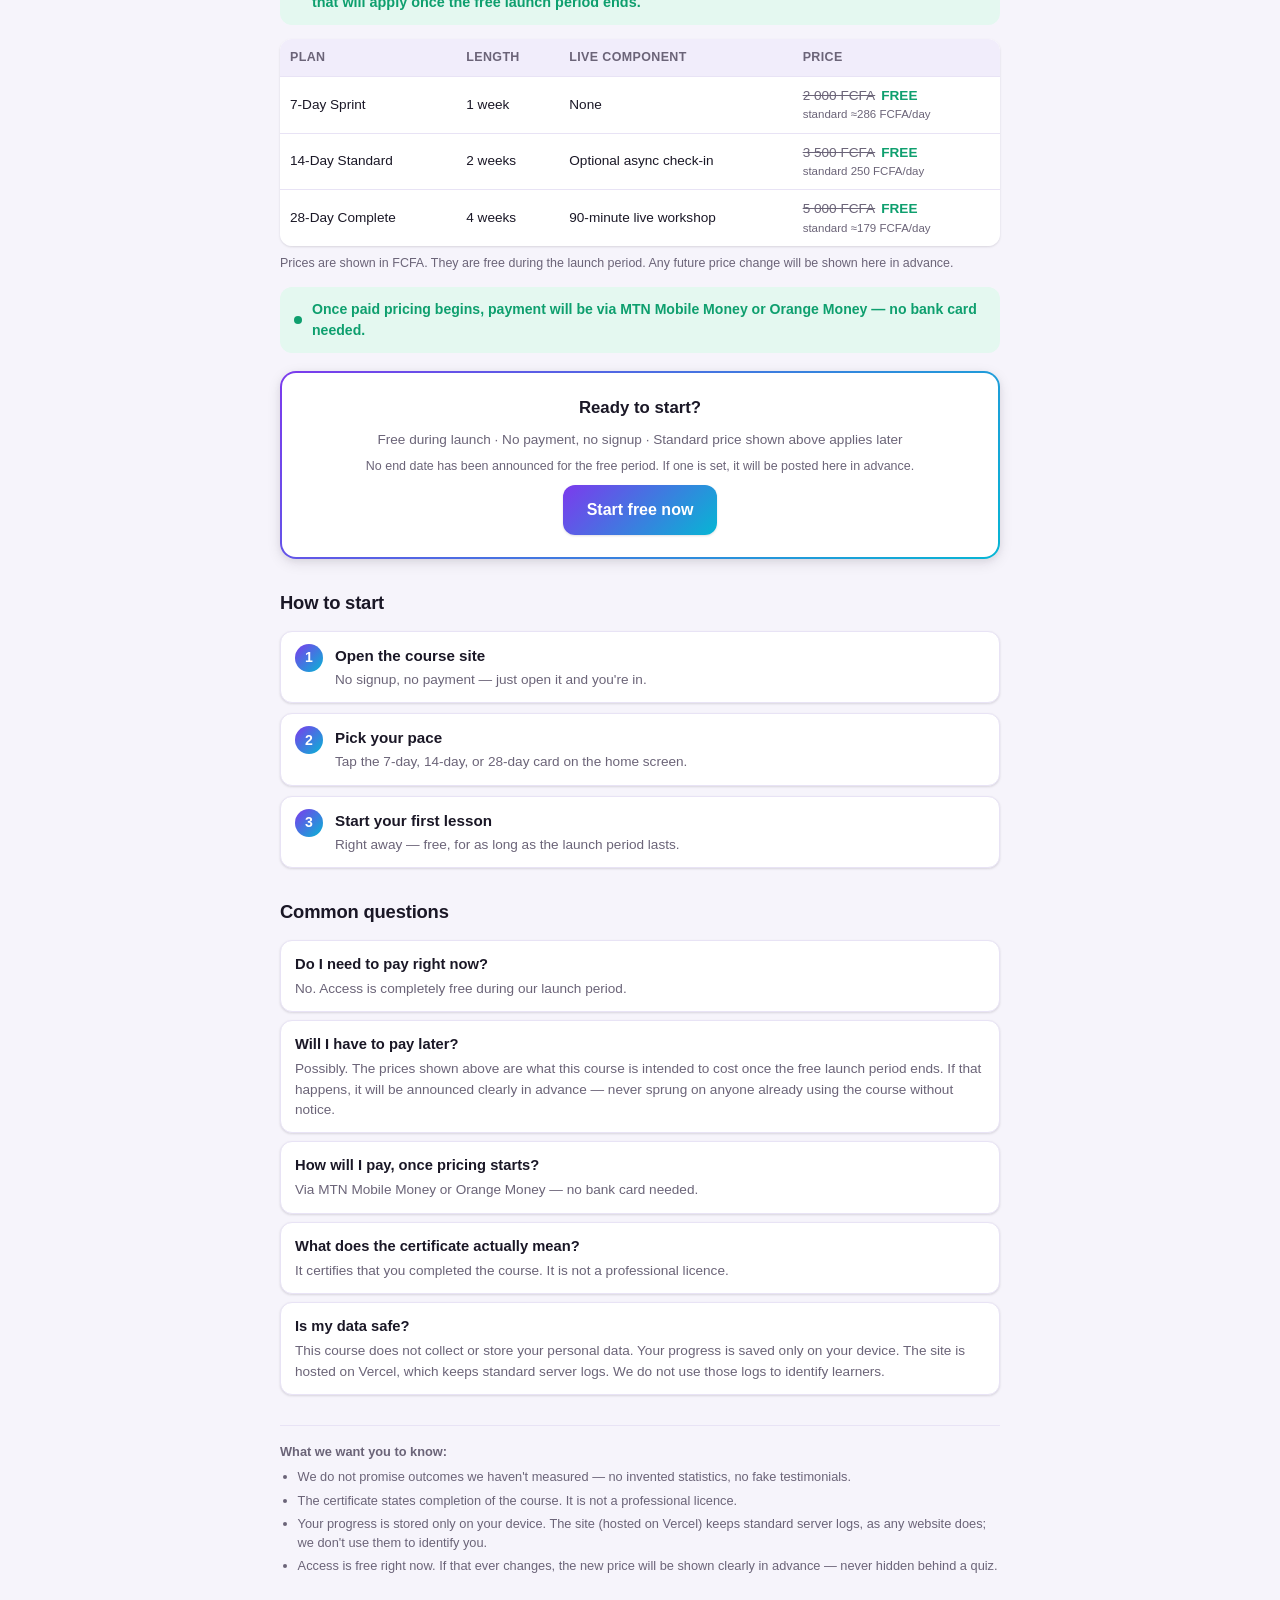
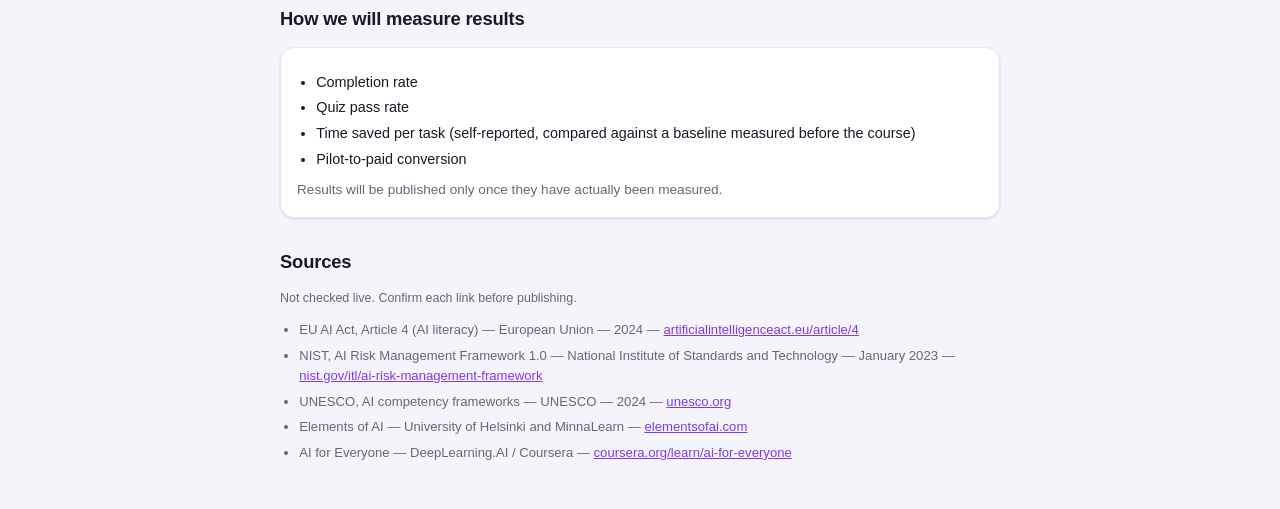
==== commit 21d33d22: "Fix pitch page: correct hosting reference, remove unresolved placeholders - Hosting text now names V" ====
--- a/index.html
+++ b/index.html
@@ -196,44 +196,36 @@
   <h2 class="section-title">How it works</h2>
   <div class="steps">
     <div class="step"><span class="num">1</span><div><strong>Pick your pace</strong><p>Tap your pace right on the home screen — free during launch, standard price shown up front for later.</p></div></div>
-    <div class="step"><span class="num">2</span><div><strong>Learn by doing</strong><p>Short lessons (15 to 25 minutes per lesson) with copy-ready prompts for the work you already do.</p></div></div>
+    <div class="step"><span class="num">2</span><div><strong>Learn by doing</strong><p>Short lessons (15 to 30 minutes per lesson, plus one live wrap-up workshop) with copy-ready prompts for the work you already do.</p></div></div>
     <div class="step"><span class="num">3</span><div><strong>Build your playbook</strong><p>Finish with five tested prompts, a personal data-rule sheet, and a 30-day plan.</p></div></div>
   </div>
 
   <h2 class="section-title">What's inside</h2>
   <p class="modules"><strong>A</strong> AI Foundations · <strong>B</strong> Everyday AI Tasks · <strong>C</strong> Working with AI Tools · <strong>D</strong> Quality and Trust · <strong>E</strong> Team and Workplace Use · <strong>F</strong> Your AI Playbook</p>
 
-  <h2 class="section-title">About the instructor</h2>
-  <div class="card">
-    <p style="margin:0 0 6px;"><strong class="placeholder-text">[Full name]</strong><br><span class="placeholder-text">[Role and organisation]</span></p>
-    <p style="margin:0 0 6px;" class="placeholder-text">[Relevant experience, in one or two factual sentences]</p>
-    <p style="margin:0;" class="placeholder-text">[Qualifications, if any, with the issuing body]</p>
-  </div>
+  <!-- "About the instructor" is hidden until real name/role/experience are confirmed. Do not re-enable with placeholder text. -->
 
   <h2 class="section-title">What learners say</h2>
   <div class="testimonial-card">Real testimonials will appear here once our pilot cohort completes the course. We don't publish feedback we haven't actually collected.</div>
 
   <h2 class="section-title" id="pricing-en">Pick your plan</h2>
-  <div class="free-banner"><span class="dot"></span> Free access during our launch period — pay nothing today. Prices below are what this course is worth, and what it will cost once the free launch period ends.</div>
+  <div class="free-banner"><span class="dot"></span> Free access during our launch period — pay nothing today. Prices below are the standard prices that will apply once the free launch period ends.</div>
   <div class="table-scroll">
   <table class="pace">
     <tr><th>Plan</th><th>Length</th><th>Live component</th><th>Price</th></tr>
     <tr><td>7-Day Sprint</td><td>1 week</td><td>None</td><td class="price-cell"><span class="price-was">2 000 FCFA</span><span class="price-free">FREE</span><span class="per-day">standard ≈286 FCFA/day</span></td></tr>
     <tr><td>14-Day Standard</td><td>2 weeks</td><td>Optional async check-in</td><td class="price-cell"><span class="price-was">3 500 FCFA</span><span class="price-free">FREE</span><span class="per-day">standard 250 FCFA/day</span></td></tr>
     <tr><td>28-Day Complete</td><td>4 weeks</td><td>90-minute live workshop</td><td class="price-cell"><span class="price-was">5 000 FCFA</span><span class="price-free">FREE</span><span class="per-day">standard ≈179 FCFA/day</span></td></tr>
-    <tr><td>12-Week Team Rollout (B2B)</td><td>12 weeks</td><td>3 live check-ins</td><td class="price-cell">Contact for pricing</td></tr>
   </table>
   </div>
   <p class="fineprint" style="color:var(--muted); opacity:1; margin-top:8px;">Prices are shown in FCFA. They are free during the launch period. Any future price change will be shown here in advance.</p>
-  <p class="placeholder-text" style="font-size:.85rem;">[State the basis for these prices here, for example: cost of delivery or a pilot test.]</p>
-  <p class="placeholder-text" style="font-size:.85rem;">12-Week Team Rollout contact: [contact email or form to add]</p>
 
   <div class="pay-badge"><span class="dot"></span> Once paid pricing begins, payment will be via MTN Mobile Money or Orange Money — no bank card needed.</div>
 
   <div class="cta-box">
     <strong style="font-size:1.05rem;">Ready to start?</strong>
     <p class="placeholder">Free during launch · No payment, no signup · Standard price shown above applies later</p>
-    <p class="placeholder-text" style="font-size:.82rem; margin:6px 0 0;">[Add the date the free period ends, or write "until further notice".]</p>
+    <p class="fineprint" style="margin:6px 0 0;">No end date has been announced for the free period. If one is set, it will be posted here in advance.</p>
     <a class="btn" style="background:var(--gradient); color:#fff; margin-top:10px;" href="site/index.html">Start free now</a>
   </div>
 
@@ -249,14 +241,14 @@
   <div class="faq-item"><strong>Will I have to pay later?</strong><p>Possibly. The prices shown above are what this course is intended to cost once the free launch period ends. If that happens, it will be announced clearly in advance — never sprung on anyone already using the course without notice.</p></div>
   <div class="faq-item"><strong>How will I pay, once pricing starts?</strong><p>Via MTN Mobile Money or Orange Money — no bank card needed.</p></div>
   <div class="faq-item"><strong>What does the certificate actually mean?</strong><p>It certifies that you completed the course. It is not a professional licence.</p></div>
-  <div class="faq-item"><strong>Is my data safe?</strong><p>This course does not collect or store your personal data. Your progress is saved only on your device. The site is hosted on GitHub Pages, which keeps standard server logs. We do not use those logs to identify learners.</p></div>
+  <div class="faq-item"><strong>Is my data safe?</strong><p>This course does not collect or store your personal data. Your progress is saved only on your device. The site is hosted on Vercel, which keeps standard server logs. We do not use those logs to identify learners.</p></div>
 
   <div class="trust">
     <strong>What we want you to know:</strong>
     <ul>
       <li>We do not promise outcomes we haven't measured — no invented statistics, no fake testimonials.</li>
       <li>The certificate states completion of the course. It is not a professional licence.</li>
-      <li>Your progress is stored only on your device. The site (hosted on GitHub Pages) keeps standard server logs, as any website does; we don't use them to identify you.</li>
+      <li>Your progress is stored only on your device. The site (hosted on Vercel) keeps standard server logs, as any website does; we don't use them to identify you.</li>
       <li>Access is free right now. If that ever changes, the new price will be shown clearly in advance — never hidden behind a quiz.</li>
     </ul>
   </div>
@@ -306,44 +298,36 @@
   <h2 class="section-title">Comment ça marche</h2>
   <div class="steps">
     <div class="step"><span class="num">1</span><div><strong>Choisissez votre rythme</strong><p>Tapotez votre rythme directement sur l'écran d'accueil — gratuit pendant le lancement, prix standard indiqué d'emblée pour plus tard.</p></div></div>
-    <div class="step"><span class="num">2</span><div><strong>Apprenez en pratiquant</strong><p>Des leçons courtes (15 à 25 minutes par leçon) avec des prompts prêts à l'emploi pour votre travail réel.</p></div></div>
+    <div class="step"><span class="num">2</span><div><strong>Apprenez en pratiquant</strong><p>Des leçons courtes (15 à 30 minutes par leçon, plus un atelier de conclusion en direct) avec des prompts prêts à l'emploi pour votre travail réel.</p></div></div>
     <div class="step"><span class="num">3</span><div><strong>Construisez votre carnet</strong><p>Terminez avec cinq prompts testés, une fiche personnelle de règles de données, et un plan à 30 jours.</p></div></div>
   </div>
 
   <h2 class="section-title">Le contenu</h2>
   <p class="modules"><strong>A</strong> Fondamentaux de l'IA · <strong>B</strong> Tâches quotidiennes · <strong>C</strong> Travailler avec les outils d'IA · <strong>D</strong> Qualité et confiance · <strong>E</strong> Travail d'équipe · <strong>F</strong> Votre carnet IA</p>
 
-  <h2 class="section-title">À propos du formateur</h2>
-  <div class="card">
-    <p style="margin:0 0 6px;"><strong class="placeholder-text">[Nom complet]</strong><br><span class="placeholder-text">[Rôle et organisation]</span></p>
-    <p style="margin:0 0 6px;" class="placeholder-text">[Expérience pertinente, en une ou deux phrases factuelles]</p>
-    <p style="margin:0;" class="placeholder-text">[Qualifications, le cas échéant, avec l'organisme émetteur]</p>
-  </div>
+  <!-- La section "À propos du formateur" est masquée tant que le nom, le rôle et l'expérience réels ne sont pas confirmés. Ne pas la réactiver avec du texte à remplir. -->
 
   <h2 class="section-title">Ce que disent les apprenants</h2>
   <div class="testimonial-card">De vrais témoignages apparaîtront ici une fois notre cohorte pilote ayant terminé le cours. Nous ne publions aucun avis que nous n'avons pas réellement recueilli.</div>
 
   <h2 class="section-title" id="pricing-fr">Choisissez votre formule</h2>
-  <div class="free-banner"><span class="dot"></span> Accès gratuit pendant notre période de lancement — ne payez rien aujourd'hui. Les prix ci-dessous indiquent la valeur de ce cours, et ce qu'il coûtera une fois la période de lancement gratuite terminée.</div>
+  <div class="free-banner"><span class="dot"></span> Accès gratuit pendant notre période de lancement — ne payez rien aujourd'hui. Les prix ci-dessous sont les prix standards qui s'appliqueront une fois la période de lancement gratuite terminée.</div>
   <div class="table-scroll">
   <table class="pace">
     <tr><th>Formule</th><th>Durée</th><th>Composante en direct</th><th>Prix</th></tr>
     <tr><td>Sprint de 7 jours</td><td>1 semaine</td><td>Aucune</td><td class="price-cell"><span class="price-was">2 000 FCFA</span><span class="price-free">GRATUIT</span><span class="per-day">standard ≈286 FCFA/jour</span></td></tr>
     <tr><td>Standard de 14 jours</td><td>2 semaines</td><td>Point de contact asynchrone optionnel</td><td class="price-cell"><span class="price-was">3 500 FCFA</span><span class="price-free">GRATUIT</span><span class="per-day">standard 250 FCFA/jour</span></td></tr>
     <tr><td>Complet de 28 jours</td><td>4 semaines</td><td>Atelier en direct de 90 minutes</td><td class="price-cell"><span class="price-was">5 000 FCFA</span><span class="price-free">GRATUIT</span><span class="per-day">standard ≈179 FCFA/jour</span></td></tr>
-    <tr><td>Déploiement d'équipe 12 semaines (B2B)</td><td>12 semaines</td><td>3 points de contact en direct</td><td class="price-cell">Nous contacter pour un tarif</td></tr>
   </table>
   </div>
   <p class="fineprint" style="color:var(--muted); opacity:1; margin-top:8px;">Les prix sont indiqués en FCFA. Ils sont gratuits pendant la période de lancement. Tout changement de prix futur sera annoncé ici à l'avance.</p>
-  <p class="placeholder-text" style="font-size:.85rem;">[Indiquez ici la base de ces prix, par exemple : coût de la prestation ou un test pilote.]</p>
-  <p class="placeholder-text" style="font-size:.85rem;">Contact pour le déploiement d'équipe 12 semaines : [email ou formulaire de contact à ajouter]</p>
 
   <div class="pay-badge"><span class="dot"></span> Une fois la tarification payante en vigueur, le paiement se fera via MTN Mobile Money ou Orange Money — sans carte bancaire.</div>
 
   <div class="cta-box">
     <strong style="font-size:1.05rem;">Prêt à commencer ?</strong>
     <p class="placeholder">Gratuit pendant le lancement · Aucun paiement, aucune inscription · Le prix standard ci-dessus s'appliquera plus tard</p>
-    <p class="placeholder-text" style="font-size:.82rem; margin:6px 0 0;">[Ajoutez la date de fin de la période gratuite, ou écrivez « jusqu'à nouvel ordre ».]</p>
+    <p class="fineprint" style="margin:6px 0 0;">Aucune date de fin n'a été annoncée pour la période gratuite. Si une date est fixée, elle sera publiée ici à l'avance.</p>
     <a class="btn" style="background:var(--gradient); color:#fff; margin-top:10px;" href="site/index.html">Commencer gratuitement</a>
   </div>
 
@@ -359,14 +343,14 @@
   <div class="faq-item"><strong>Devrai-je payer plus tard ?</strong><p>Peut-être. Les prix indiqués ci-dessus sont ce que ce cours est destiné à coûter une fois la période de lancement gratuite terminée. Si cela arrive, ce sera annoncé clairement à l'avance — jamais imposé sans préavis à quelqu'un qui utilise déjà le cours.</p></div>
   <div class="faq-item"><strong>Comment paierai-je, une fois la tarification en vigueur ?</strong><p>Via MTN Mobile Money ou Orange Money — sans carte bancaire.</p></div>
   <div class="faq-item"><strong>Que signifie vraiment le certificat ?</strong><p>Il atteste que vous avez terminé le cours. Ce n'est pas une licence professionnelle.</p></div>
-  <div class="faq-item"><strong>Mes données sont-elles en sécurité ?</strong><p>Ce cours ne collecte ni ne stocke vos données personnelles. Votre progression est enregistrée uniquement sur votre appareil. Le site est hébergé sur GitHub Pages, qui conserve des journaux serveur standards. Nous n'utilisons pas ces journaux pour identifier les apprenants.</p></div>
+  <div class="faq-item"><strong>Mes données sont-elles en sécurité ?</strong><p>Ce cours ne collecte ni ne stocke vos données personnelles. Votre progression est enregistrée uniquement sur votre appareil. Le site est hébergé sur Vercel, qui conserve des journaux serveur standards. Nous n'utilisons pas ces journaux pour identifier les apprenants.</p></div>
 
   <div class="trust">
     <strong>Ce que nous voulons que vous sachiez :</strong>
     <ul>
       <li>Nous ne promettons aucun résultat non mesuré — pas de statistiques inventées, pas de faux témoignages.</li>
       <li>Le certificat atteste la fin de la formation. Ce n'est pas une licence professionnelle.</li>
-      <li>Votre progression est enregistrée uniquement sur votre appareil. Le site (hébergé sur GitHub Pages) conserve des journaux serveur standards, comme tout site web ; nous ne les utilisons pas pour vous identifier.</li>
+      <li>Votre progression est enregistrée uniquement sur votre appareil. Le site (hébergé sur Vercel) conserve des journaux serveur standards, comme tout site web ; nous ne les utilisons pas pour vous identifier.</li>
       <li>L'accès est gratuit en ce moment. Si cela change un jour, le nouveau prix sera annoncé clairement à l'avance — jamais caché derrière un quiz.</li>
     </ul>
   </div>
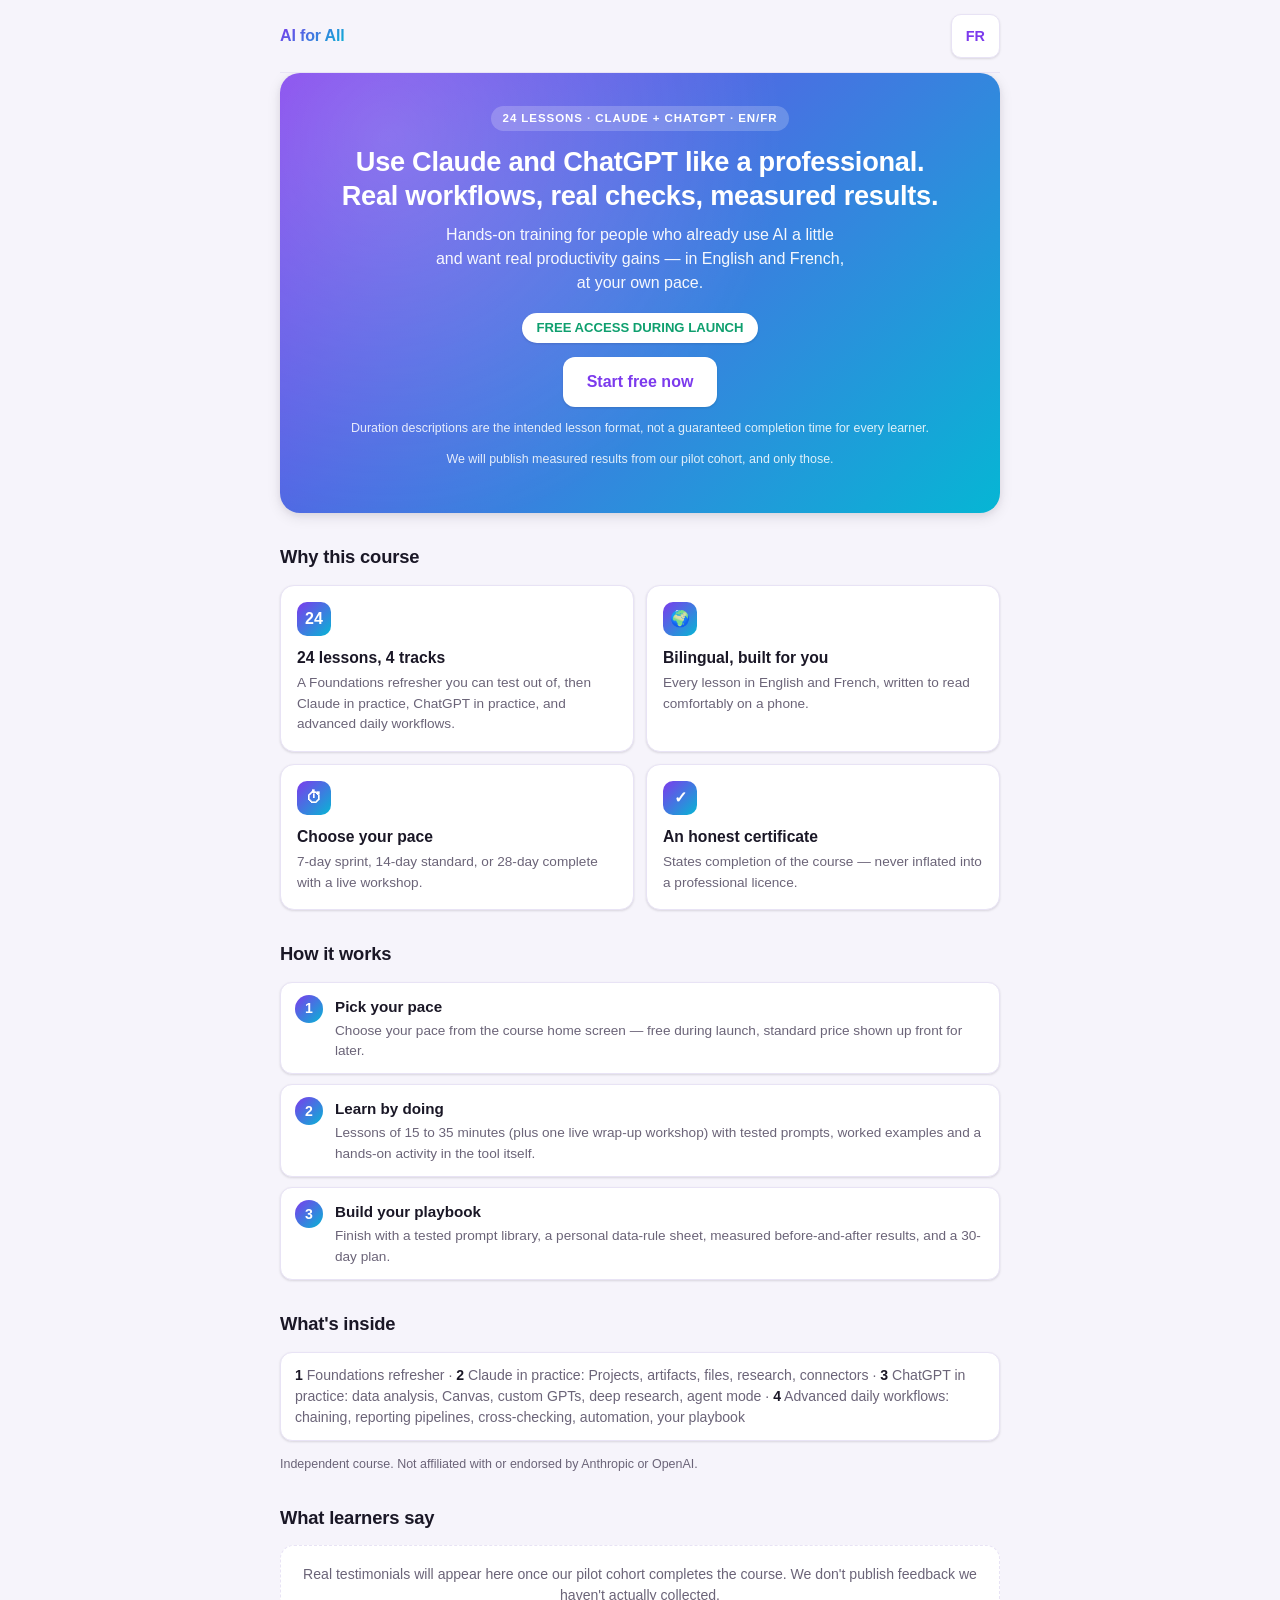
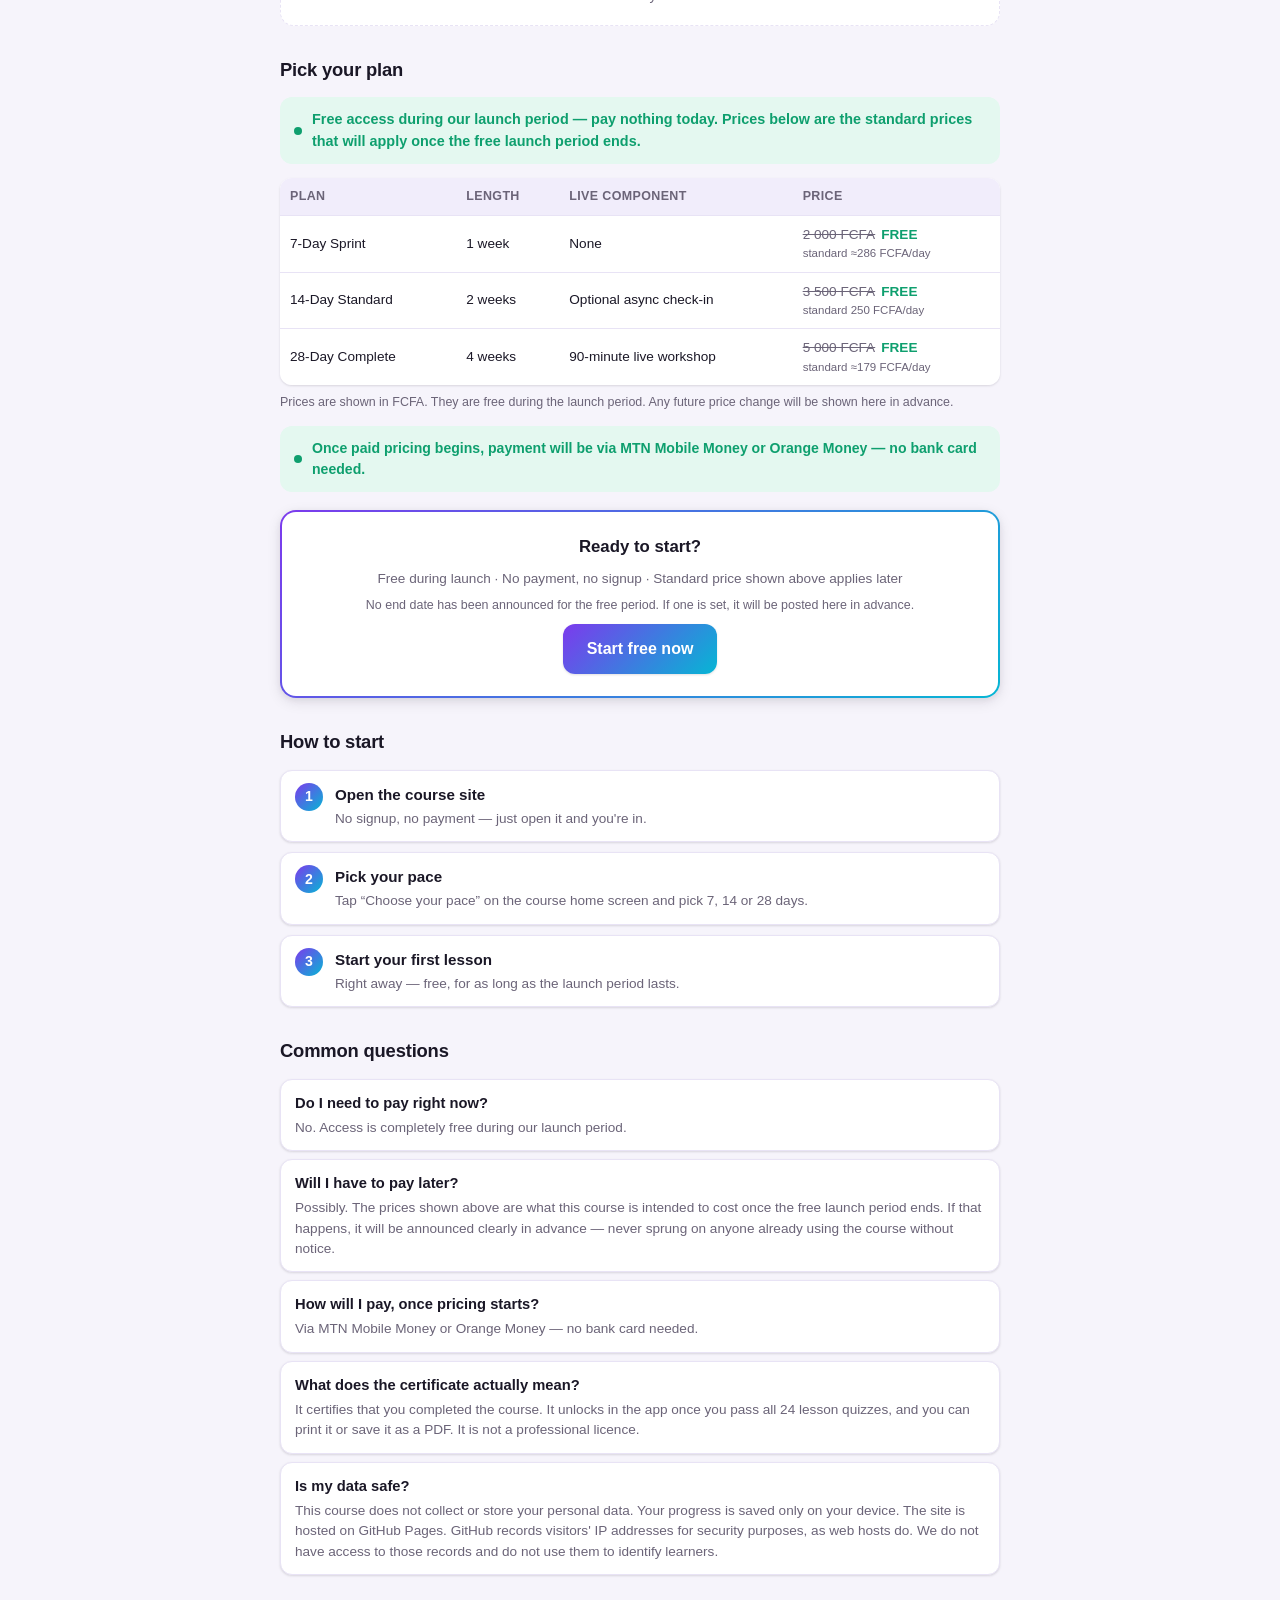
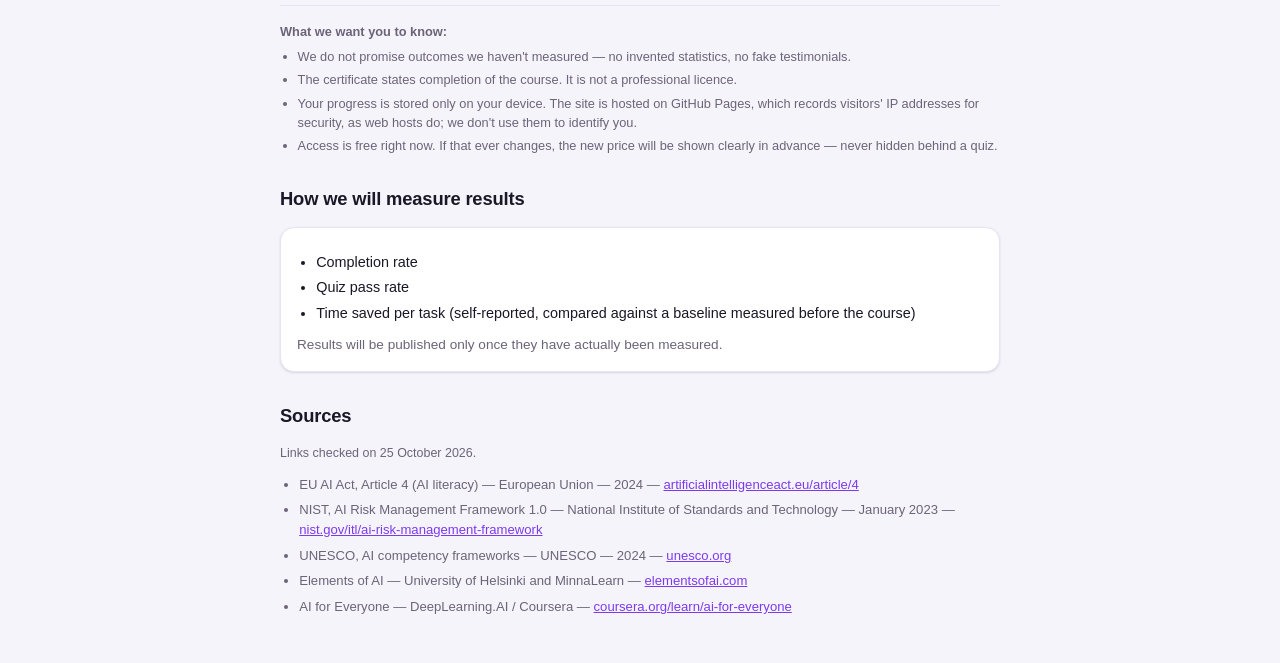
==== commit 46be1443: "Rebuild course as 24 lessons in 4 tracks, and harden the app Content - New Claude, ChatGPT and Advan" ====
--- a/index.html
+++ b/index.html
@@ -3,7 +3,18 @@
 <head>
 <meta charset="utf-8">
 <meta name="viewport" content="width=device-width, initial-scale=1, viewport-fit=cover">
-<title>AI for All — Pitch</title>
+<title>AI for All / L'IA pour tous</title>
+<meta name="description" content="Hands-on Claude and ChatGPT training for professionals, in English and French. 24 lessons, free during launch.">
+<meta name="theme-color" content="#7c3aed">
+<link rel="icon" href="favicon.svg" type="image/svg+xml">
+<meta property="og:type" content="website">
+<meta property="og:title" content="AI for All / L'IA pour tous — Claude and ChatGPT for professional work">
+<meta property="og:description" content="24 hands-on lessons in English and French: real workflows, real checks, measured results. Free during launch.">
+<meta property="og:url" content="https://bangkolo.github.io/ai-at-work-course/">
+<meta property="og:image" content="https://bangkolo.github.io/ai-at-work-course/og-image.png">
+<meta property="og:image:width" content="1200">
+<meta property="og:image:height" content="630">
+<meta name="twitter:card" content="summary_large_image">
 <style>
   :root {
     --bg: #f6f4fb;
@@ -176,9 +187,9 @@
 <!-- ENGLISH -->
 <section class="lang-block" data-lang="en">
   <div class="hero">
-    <span class="eyebrow">28 Lessons · EN/FR · Mobile-First</span>
-    <h1>Practise repetitive work with AI.<br>Learn in lessons that fit your day.</h1>
-    <p class="sub">Practical AI skills for anyone who uses a computer at work — in English and French, at your own pace.</p>
+    <span class="eyebrow">24 Lessons · Claude + ChatGPT · EN/FR</span>
+    <h1>Use Claude and ChatGPT like a professional.<br>Real workflows, real checks, measured results.</h1>
+    <p class="sub">Hands-on training for people who already use AI a little and want real productivity gains — in English and French, at your own pace.</p>
     <span class="free-chip">FREE ACCESS DURING LAUNCH</span><br>
     <a class="btn" href="site/index.html">Start free now</a>
     <p class="fineprint">Duration descriptions are the intended lesson format, not a guaranteed completion time for every learner.</p>
@@ -187,7 +198,7 @@
 
   <h2 class="section-title">Why this course</h2>
   <div class="grid4">
-    <div class="card"><div class="icon">28</div><h3>28 lessons, 6 modules</h3><p>Prompting, confidentiality, AI tools, bias and trust, team use, and your own AI playbook.</p></div>
+    <div class="card"><div class="icon">24</div><h3>24 lessons, 4 tracks</h3><p>A Foundations refresher you can test out of, then Claude in practice, ChatGPT in practice, and advanced daily workflows.</p></div>
     <div class="card"><div class="icon">🌍</div><h3>Bilingual, built for you</h3><p>Every lesson in English and French, written to read comfortably on a phone.</p></div>
     <div class="card"><div class="icon">⏱</div><h3>Choose your pace</h3><p>7-day sprint, 14-day standard, or 28-day complete with a live workshop.</p></div>
     <div class="card"><div class="icon">✓</div><h3>An honest certificate</h3><p>States completion of the course — never inflated into a professional licence.</p></div>
@@ -195,13 +206,14 @@
 
   <h2 class="section-title">How it works</h2>
   <div class="steps">
-    <div class="step"><span class="num">1</span><div><strong>Pick your pace</strong><p>Tap your pace right on the home screen — free during launch, standard price shown up front for later.</p></div></div>
-    <div class="step"><span class="num">2</span><div><strong>Learn by doing</strong><p>Short lessons (15 to 30 minutes per lesson, plus one live wrap-up workshop) with copy-ready prompts for the work you already do.</p></div></div>
-    <div class="step"><span class="num">3</span><div><strong>Build your playbook</strong><p>Finish with five tested prompts, a personal data-rule sheet, and a 30-day plan.</p></div></div>
+    <div class="step"><span class="num">1</span><div><strong>Pick your pace</strong><p>Choose your pace from the course home screen — free during launch, standard price shown up front for later.</p></div></div>
+    <div class="step"><span class="num">2</span><div><strong>Learn by doing</strong><p>Lessons of 15 to 35 minutes (plus one live wrap-up workshop) with tested prompts, worked examples and a hands-on activity in the tool itself.</p></div></div>
+    <div class="step"><span class="num">3</span><div><strong>Build your playbook</strong><p>Finish with a tested prompt library, a personal data-rule sheet, measured before-and-after results, and a 30-day plan.</p></div></div>
   </div>
 
   <h2 class="section-title">What's inside</h2>
-  <p class="modules"><strong>A</strong> AI Foundations · <strong>B</strong> Everyday AI Tasks · <strong>C</strong> Working with AI Tools · <strong>D</strong> Quality and Trust · <strong>E</strong> Team and Workplace Use · <strong>F</strong> Your AI Playbook</p>
+  <p class="modules"><strong>1</strong> Foundations refresher · <strong>2</strong> Claude in practice: Projects, artifacts, files, research, connectors · <strong>3</strong> ChatGPT in practice: data analysis, Canvas, custom GPTs, deep research, agent mode · <strong>4</strong> Advanced daily workflows: chaining, reporting pipelines, cross-checking, automation, your playbook</p>
+  <p class="fineprint">Independent course. Not affiliated with or endorsed by Anthropic or OpenAI.</p>
 
   <!-- "About the instructor" is hidden until real name/role/experience are confirmed. Do not re-enable with placeholder text. -->
 
@@ -232,7 +244,7 @@
   <h2 class="section-title">How to start</h2>
   <div class="steps">
     <div class="step"><span class="num">1</span><div><strong>Open the course site</strong><p>No signup, no payment — just open it and you're in.</p></div></div>
-    <div class="step"><span class="num">2</span><div><strong>Pick your pace</strong><p>Tap the 7-day, 14-day, or 28-day card on the home screen.</p></div></div>
+    <div class="step"><span class="num">2</span><div><strong>Pick your pace</strong><p>Tap “Choose your pace” on the course home screen and pick 7, 14 or 28 days.</p></div></div>
     <div class="step"><span class="num">3</span><div><strong>Start your first lesson</strong><p>Right away — free, for as long as the launch period lasts.</p></div></div>
   </div>
 
@@ -240,15 +252,15 @@
   <div class="faq-item"><strong>Do I need to pay right now?</strong><p>No. Access is completely free during our launch period.</p></div>
   <div class="faq-item"><strong>Will I have to pay later?</strong><p>Possibly. The prices shown above are what this course is intended to cost once the free launch period ends. If that happens, it will be announced clearly in advance — never sprung on anyone already using the course without notice.</p></div>
   <div class="faq-item"><strong>How will I pay, once pricing starts?</strong><p>Via MTN Mobile Money or Orange Money — no bank card needed.</p></div>
-  <div class="faq-item"><strong>What does the certificate actually mean?</strong><p>It certifies that you completed the course. It is not a professional licence.</p></div>
-  <div class="faq-item"><strong>Is my data safe?</strong><p>This course does not collect or store your personal data. Your progress is saved only on your device. The site is hosted on Vercel, which keeps standard server logs. We do not use those logs to identify learners.</p></div>
+  <div class="faq-item"><strong>What does the certificate actually mean?</strong><p>It certifies that you completed the course. It unlocks in the app once you pass all 24 lesson quizzes, and you can print it or save it as a PDF. It is not a professional licence.</p></div>
+  <div class="faq-item"><strong>Is my data safe?</strong><p>This course does not collect or store your personal data. Your progress is saved only on your device. The site is hosted on GitHub Pages. GitHub records visitors' IP addresses for security purposes, as web hosts do. We do not have access to those records and do not use them to identify learners.</p></div>
 
   <div class="trust">
     <strong>What we want you to know:</strong>
     <ul>
       <li>We do not promise outcomes we haven't measured — no invented statistics, no fake testimonials.</li>
       <li>The certificate states completion of the course. It is not a professional licence.</li>
-      <li>Your progress is stored only on your device. The site (hosted on Vercel) keeps standard server logs, as any website does; we don't use them to identify you.</li>
+      <li>Your progress is stored only on your device. The site is hosted on GitHub Pages, which records visitors' IP addresses for security, as web hosts do; we don't use them to identify you.</li>
       <li>Access is free right now. If that ever changes, the new price will be shown clearly in advance — never hidden behind a quiz.</li>
     </ul>
   </div>
@@ -259,13 +271,12 @@
       <li>Completion rate</li>
       <li>Quiz pass rate</li>
       <li>Time saved per task (self-reported, compared against a baseline measured before the course)</li>
-      <li>Pilot-to-paid conversion</li>
     </ul>
     <p style="margin:0; font-size:.85rem; color:var(--muted);">Results will be published only once they have actually been measured.</p>
   </div>
 
   <h2 class="section-title">Sources</h2>
-  <p class="fineprint" style="color:var(--muted); opacity:1;">Not checked live. Confirm each link before publishing.</p>
+  <p class="fineprint" style="color:var(--muted); opacity:1;">Links checked on 25 October 2026.</p>
   <ul class="sources-list">
     <li>EU AI Act, Article 4 (AI literacy) — European Union — 2024 — <a href="https://artificialintelligenceact.eu/article/4/">artificialintelligenceact.eu/article/4</a></li>
     <li>NIST, AI Risk Management Framework 1.0 — National Institute of Standards and Technology — January 2023 — <a href="https://www.nist.gov/itl/ai-risk-management-framework">nist.gov/itl/ai-risk-management-framework</a></li>
@@ -278,9 +289,9 @@
 <!-- FRANÇAIS -->
 <section class="lang-block" data-lang="fr" hidden>
   <div class="hero">
-    <span class="eyebrow">28 Leçons · EN/FR · Pensé pour mobile</span>
-    <h1>Pratiquez les tâches répétitives avec l'IA.<br>Apprenez en leçons adaptées à votre journée.</h1>
-    <p class="sub">Des compétences IA pratiques pour toute personne qui utilise un ordinateur au travail — en anglais et en français, à votre rythme.</p>
+    <span class="eyebrow">24 Leçons · Claude + ChatGPT · FR/EN</span>
+    <h1>Utilisez Claude et ChatGPT en professionnel.<br>De vrais flux de travail, de vrais contrôles, des résultats mesurés.</h1>
+    <p class="sub">Une formation pratique pour celles et ceux qui utilisent déjà un peu l'IA et veulent de vrais gains de productivité — en français et en anglais, à votre rythme.</p>
     <span class="free-chip">ACCÈS GRATUIT PENDANT LE LANCEMENT</span><br>
     <a class="btn" href="site/index.html">Commencer gratuitement</a>
     <p class="fineprint">Les durées indiquées décrivent le format de leçon prévu, pas un temps de complétion garanti pour chaque apprenant.</p>
@@ -289,7 +300,7 @@
 
   <h2 class="section-title">Pourquoi ce cours</h2>
   <div class="grid4">
-    <div class="card"><div class="icon">28</div><h3>28 leçons, 6 modules</h3><p>Prompting, confidentialité, outils d'IA, biais et confiance, travail d'équipe, et votre propre carnet IA.</p></div>
+    <div class="card"><div class="icon">24</div><h3>24 leçons, 4 parcours</h3><p>Une remise à niveau dont on peut être dispensé par quiz, puis Claude en pratique, ChatGPT en pratique et des flux de travail avancés.</p></div>
     <div class="card"><div class="icon">🌍</div><h3>Bilingue, pensé pour vous</h3><p>Chaque leçon en anglais et en français, écrite pour se lire confortablement sur un téléphone.</p></div>
     <div class="card"><div class="icon">⏱</div><h3>Choisissez votre rythme</h3><p>Sprint de 7 jours, standard de 14 jours, ou complet de 28 jours avec atelier en direct.</p></div>
     <div class="card"><div class="icon">✓</div><h3>Un certificat honnête</h3><p>Atteste la fin de la formation — jamais présenté comme une licence professionnelle.</p></div>
@@ -297,13 +308,14 @@
 
   <h2 class="section-title">Comment ça marche</h2>
   <div class="steps">
-    <div class="step"><span class="num">1</span><div><strong>Choisissez votre rythme</strong><p>Tapotez votre rythme directement sur l'écran d'accueil — gratuit pendant le lancement, prix standard indiqué d'emblée pour plus tard.</p></div></div>
-    <div class="step"><span class="num">2</span><div><strong>Apprenez en pratiquant</strong><p>Des leçons courtes (15 à 30 minutes par leçon, plus un atelier de conclusion en direct) avec des prompts prêts à l'emploi pour votre travail réel.</p></div></div>
-    <div class="step"><span class="num">3</span><div><strong>Construisez votre carnet</strong><p>Terminez avec cinq prompts testés, une fiche personnelle de règles de données, et un plan à 30 jours.</p></div></div>
+    <div class="step"><span class="num">1</span><div><strong>Choisissez votre rythme</strong><p>Choisissez votre rythme depuis l'écran d'accueil du cours — gratuit pendant le lancement, prix standard indiqué d'emblée pour plus tard.</p></div></div>
+    <div class="step"><span class="num">2</span><div><strong>Apprenez en pratiquant</strong><p>Des leçons de 15 à 35 minutes (plus un atelier de conclusion en direct) avec des prompts testés, des exemples détaillés et une activité pratique dans l'outil lui-même.</p></div></div>
+    <div class="step"><span class="num">3</span><div><strong>Construisez votre carnet</strong><p>Terminez avec une bibliothèque de prompts testés, une fiche personnelle de règles de données, des résultats mesurés avant/après et un plan à 30 jours.</p></div></div>
   </div>
 
   <h2 class="section-title">Le contenu</h2>
-  <p class="modules"><strong>A</strong> Fondamentaux de l'IA · <strong>B</strong> Tâches quotidiennes · <strong>C</strong> Travailler avec les outils d'IA · <strong>D</strong> Qualité et confiance · <strong>E</strong> Travail d'équipe · <strong>F</strong> Votre carnet IA</p>
+  <p class="modules"><strong>1</strong> Fondamentaux : remise à niveau · <strong>2</strong> Claude en pratique : Projets, artefacts, fichiers, recherche, connecteurs · <strong>3</strong> ChatGPT en pratique : analyse de données, Canvas, GPT personnalisés, recherche approfondie, mode agent · <strong>4</strong> Flux de travail avancés : enchaînement, chaînes de reporting, contre-vérification, automatisation, votre guide</p>
+  <p class="fineprint">Cours indépendant. Ni affilié à Anthropic ou OpenAI, ni approuvé par eux.</p>
 
   <!-- La section "À propos du formateur" est masquée tant que le nom, le rôle et l'expérience réels ne sont pas confirmés. Ne pas la réactiver avec du texte à remplir. -->
 
@@ -334,7 +346,7 @@
   <h2 class="section-title">Comment commencer</h2>
   <div class="steps">
     <div class="step"><span class="num">1</span><div><strong>Ouvrez le site du cours</strong><p>Aucune inscription, aucun paiement — ouvrez-le et c'est parti.</p></div></div>
-    <div class="step"><span class="num">2</span><div><strong>Choisissez votre rythme</strong><p>Tapotez la carte 7, 14 ou 28 jours sur l'écran d'accueil.</p></div></div>
+    <div class="step"><span class="num">2</span><div><strong>Choisissez votre rythme</strong><p>Touchez « Choisissez votre rythme » sur l'écran d'accueil du cours, puis 7, 14 ou 28 jours.</p></div></div>
     <div class="step"><span class="num">3</span><div><strong>Démarrez votre première leçon</strong><p>Immédiatement — gratuit, tant que dure la période de lancement.</p></div></div>
   </div>
 
@@ -342,15 +354,15 @@
   <div class="faq-item"><strong>Dois-je payer maintenant ?</strong><p>Non. L'accès est entièrement gratuit pendant notre période de lancement.</p></div>
   <div class="faq-item"><strong>Devrai-je payer plus tard ?</strong><p>Peut-être. Les prix indiqués ci-dessus sont ce que ce cours est destiné à coûter une fois la période de lancement gratuite terminée. Si cela arrive, ce sera annoncé clairement à l'avance — jamais imposé sans préavis à quelqu'un qui utilise déjà le cours.</p></div>
   <div class="faq-item"><strong>Comment paierai-je, une fois la tarification en vigueur ?</strong><p>Via MTN Mobile Money ou Orange Money — sans carte bancaire.</p></div>
-  <div class="faq-item"><strong>Que signifie vraiment le certificat ?</strong><p>Il atteste que vous avez terminé le cours. Ce n'est pas une licence professionnelle.</p></div>
-  <div class="faq-item"><strong>Mes données sont-elles en sécurité ?</strong><p>Ce cours ne collecte ni ne stocke vos données personnelles. Votre progression est enregistrée uniquement sur votre appareil. Le site est hébergé sur Vercel, qui conserve des journaux serveur standards. Nous n'utilisons pas ces journaux pour identifier les apprenants.</p></div>
+  <div class="faq-item"><strong>Que signifie vraiment le certificat ?</strong><p>Il atteste que vous avez terminé le cours. Il se débloque dans l'application une fois les 24 quiz de leçon réussis, et vous pouvez l'imprimer ou l'enregistrer en PDF. Ce n'est pas une licence professionnelle.</p></div>
+  <div class="faq-item"><strong>Mes données sont-elles en sécurité ?</strong><p>Ce cours ne collecte ni ne stocke vos données personnelles. Votre progression est enregistrée uniquement sur votre appareil. Le site est hébergé sur GitHub Pages. GitHub enregistre les adresses IP des visiteurs à des fins de sécurité, comme le font les hébergeurs. Nous n'avons pas accès à ces enregistrements et ne les utilisons pas pour identifier les apprenants.</p></div>
 
   <div class="trust">
     <strong>Ce que nous voulons que vous sachiez :</strong>
     <ul>
       <li>Nous ne promettons aucun résultat non mesuré — pas de statistiques inventées, pas de faux témoignages.</li>
       <li>Le certificat atteste la fin de la formation. Ce n'est pas une licence professionnelle.</li>
-      <li>Votre progression est enregistrée uniquement sur votre appareil. Le site (hébergé sur Vercel) conserve des journaux serveur standards, comme tout site web ; nous ne les utilisons pas pour vous identifier.</li>
+      <li>Votre progression est enregistrée uniquement sur votre appareil. Le site est hébergé sur GitHub Pages, qui enregistre les adresses IP des visiteurs à des fins de sécurité, comme le font les hébergeurs ; nous ne les utilisons pas pour vous identifier.</li>
       <li>L'accès est gratuit en ce moment. Si cela change un jour, le nouveau prix sera annoncé clairement à l'avance — jamais caché derrière un quiz.</li>
     </ul>
   </div>
@@ -361,13 +373,12 @@
       <li>Taux de complétion</li>
       <li>Taux de réussite aux quiz</li>
       <li>Temps gagné par tâche (autodéclaré, comparé à une situation de départ mesurée avant le cours)</li>
-      <li>Conversion pilote-vers-payant</li>
     </ul>
     <p style="margin:0; font-size:.85rem; color:var(--muted);">Les résultats ne seront publiés qu'une fois réellement mesurés.</p>
   </div>
 
   <h2 class="section-title">Sources</h2>
-  <p class="fineprint" style="color:var(--muted); opacity:1;">Non vérifiées en direct. Confirmez chaque lien avant publication.</p>
+  <p class="fineprint" style="color:var(--muted); opacity:1;">Liens vérifiés le 25 octobre 2026.</p>
   <ul class="sources-list">
     <li>EU AI Act, Article 4 (littératie IA) — Union européenne — 2024 — <a href="https://artificialintelligenceact.eu/article/4/">artificialintelligenceact.eu/article/4</a></li>
     <li>NIST, AI Risk Management Framework 1.0 — National Institute of Standards and Technology — janvier 2023 — <a href="https://www.nist.gov/itl/ai-risk-management-framework">nist.gov/itl/ai-risk-management-framework</a></li>
@@ -390,7 +401,7 @@
     blocks.forEach(function (el) { el.hidden = el.getAttribute("data-lang") !== lang; });
     btn.textContent = lang === "en" ? "FR" : "EN";
     document.documentElement.lang = lang;
-    safeSet("aiw_pitch_lang", lang);
+    safeSet("aiw_lang", lang); // shared with the course site
   }
 
   btn.addEventListener("click", function () {
@@ -398,7 +409,7 @@
     setLang(current === "en" ? "fr" : "en");
   });
 
-  setLang(safeGet("aiw_pitch_lang") === "fr" ? "fr" : "en");
+  setLang(safeGet("aiw_lang") === "fr" ? "fr" : "en");
 })();
 </script>
 </body>
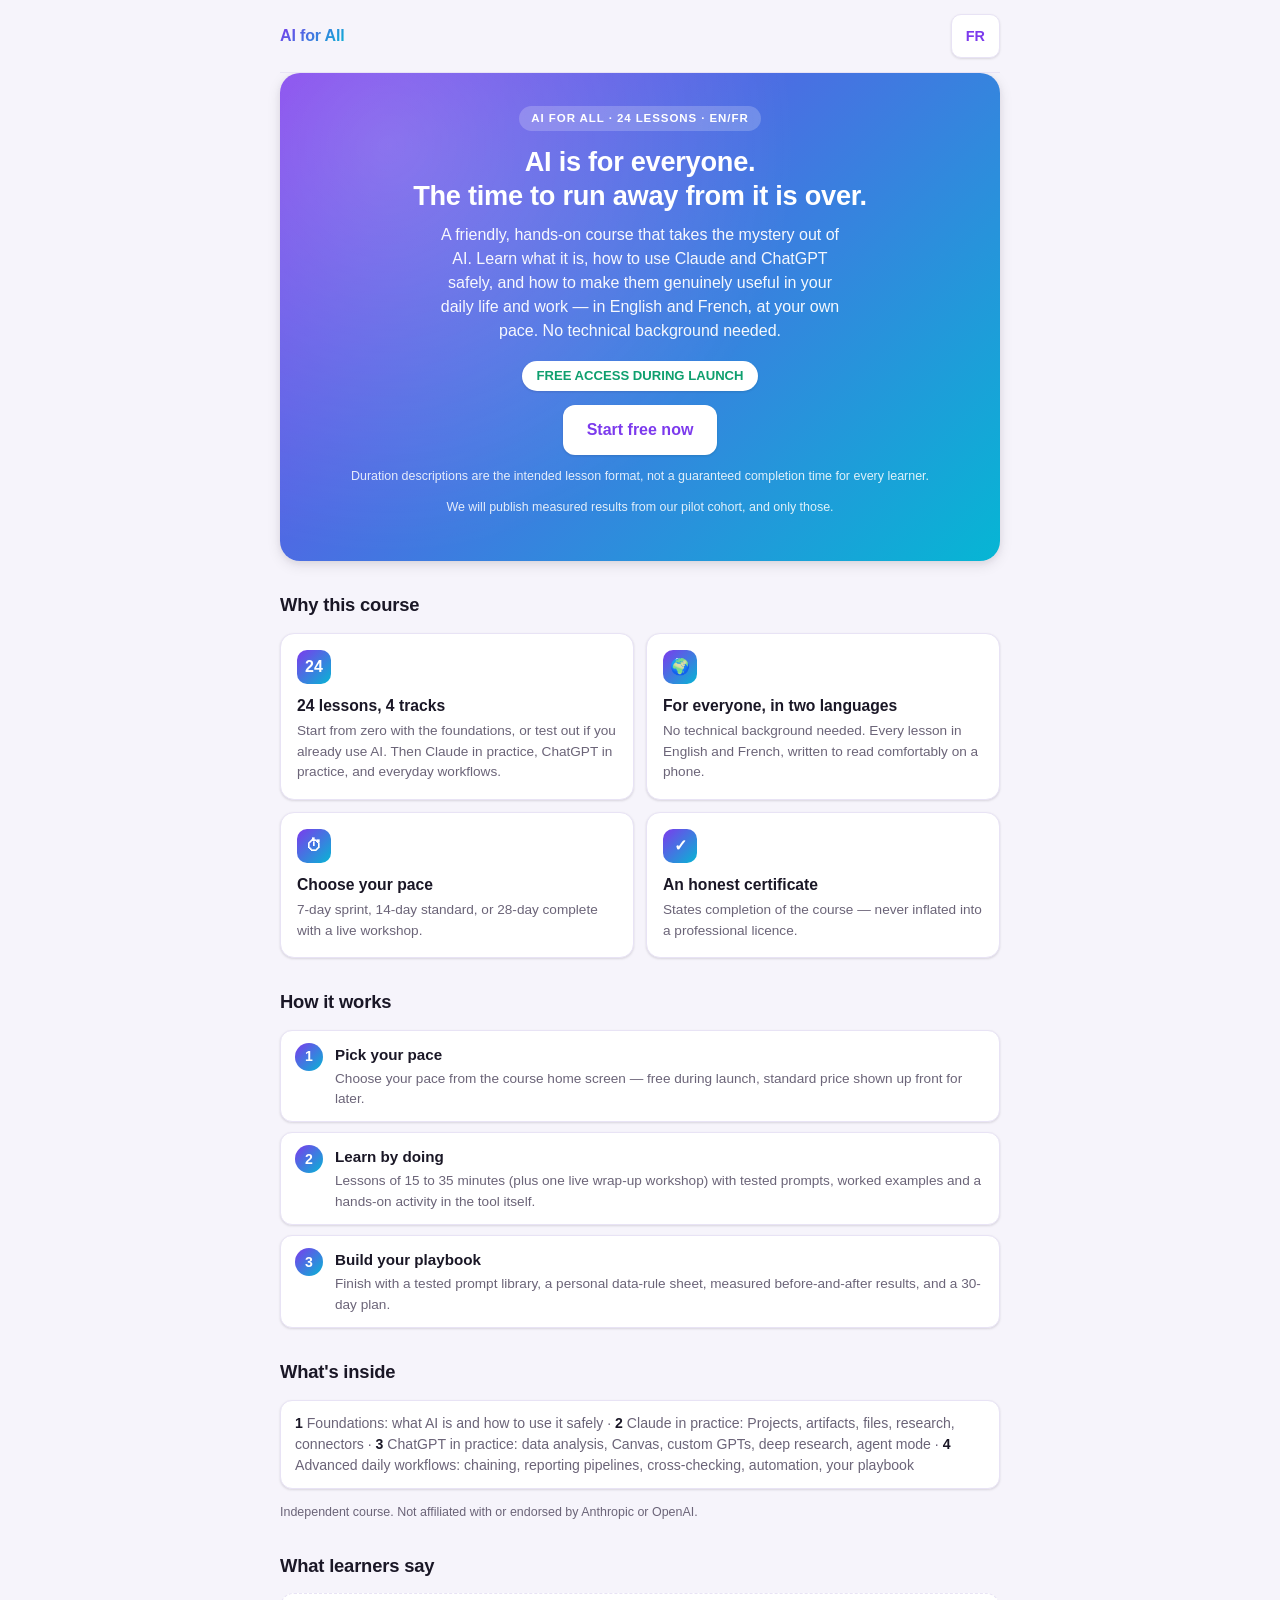
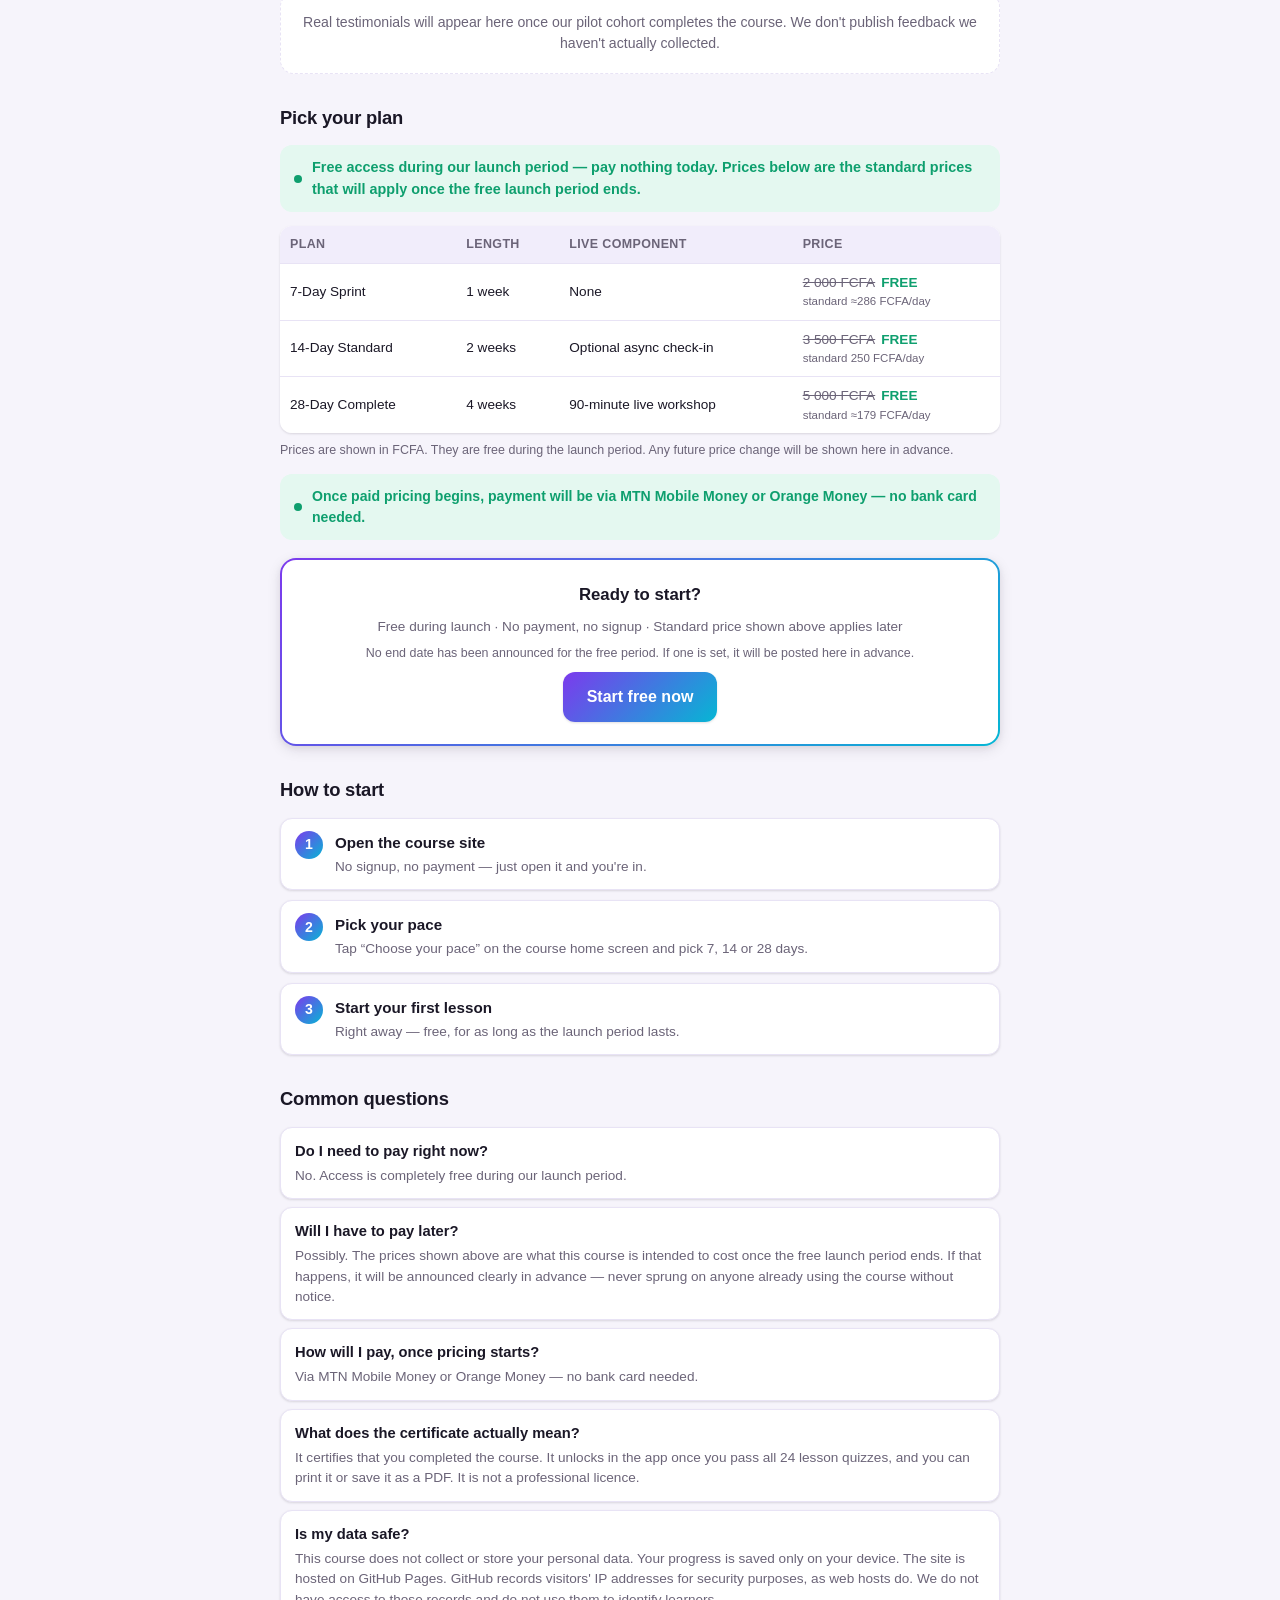
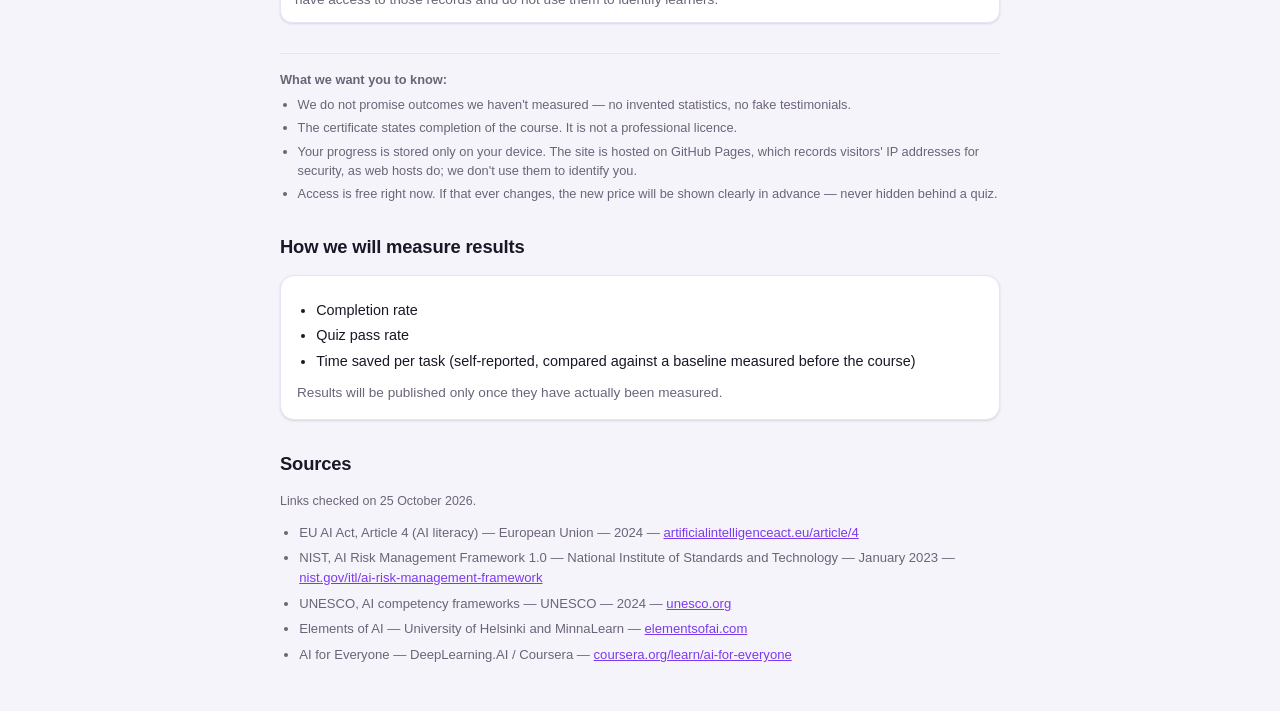
==== commit d2bba363: "Reposition as AI for All: AI is for everyone, not only for work New headline and taglines (EN/FR), F" ====
--- a/index.html
+++ b/index.html
@@ -4,12 +4,12 @@
 <meta charset="utf-8">
 <meta name="viewport" content="width=device-width, initial-scale=1, viewport-fit=cover">
 <title>AI for All / L'IA pour tous</title>
-<meta name="description" content="Hands-on Claude and ChatGPT training for professionals, in English and French. 24 lessons, free during launch.">
+<meta name="description" content="A friendly, hands-on course that takes the mystery out of AI, for everyone. Learn to use Claude and ChatGPT with confidence, in English and French. Free during launch.">
 <meta name="theme-color" content="#7c3aed">
 <link rel="icon" href="favicon.svg" type="image/svg+xml">
 <meta property="og:type" content="website">
-<meta property="og:title" content="AI for All / L'IA pour tous — Claude and ChatGPT for professional work">
-<meta property="og:description" content="24 hands-on lessons in English and French: real workflows, real checks, measured results. Free during launch.">
+<meta property="og:title" content="AI for All / L'IA pour tous — AI is for everyone">
+<meta property="og:description" content="The time to run away from AI is over. 24 hands-on lessons in English and French that take the mystery out of AI. Free during launch.">
 <meta property="og:url" content="https://bangkolo.github.io/ai-at-work-course/">
 <meta property="og:image" content="https://bangkolo.github.io/ai-at-work-course/og-image.png">
 <meta property="og:image:width" content="1200">
@@ -187,9 +187,9 @@
 <!-- ENGLISH -->
 <section class="lang-block" data-lang="en">
   <div class="hero">
-    <span class="eyebrow">24 Lessons · Claude + ChatGPT · EN/FR</span>
-    <h1>Use Claude and ChatGPT like a professional.<br>Real workflows, real checks, measured results.</h1>
-    <p class="sub">Hands-on training for people who already use AI a little and want real productivity gains — in English and French, at your own pace.</p>
+    <span class="eyebrow">AI for All · 24 lessons · EN/FR</span>
+    <h1>AI is for everyone.<br>The time to run away from it is over.</h1>
+    <p class="sub">A friendly, hands-on course that takes the mystery out of AI. Learn what it is, how to use Claude and ChatGPT safely, and how to make them genuinely useful in your daily life and work — in English and French, at your own pace. No technical background needed.</p>
     <span class="free-chip">FREE ACCESS DURING LAUNCH</span><br>
     <a class="btn" href="site/index.html">Start free now</a>
     <p class="fineprint">Duration descriptions are the intended lesson format, not a guaranteed completion time for every learner.</p>
@@ -198,8 +198,8 @@
 
   <h2 class="section-title">Why this course</h2>
   <div class="grid4">
-    <div class="card"><div class="icon">24</div><h3>24 lessons, 4 tracks</h3><p>A Foundations refresher you can test out of, then Claude in practice, ChatGPT in practice, and advanced daily workflows.</p></div>
-    <div class="card"><div class="icon">🌍</div><h3>Bilingual, built for you</h3><p>Every lesson in English and French, written to read comfortably on a phone.</p></div>
+    <div class="card"><div class="icon">24</div><h3>24 lessons, 4 tracks</h3><p>Start from zero with the foundations, or test out if you already use AI. Then Claude in practice, ChatGPT in practice, and everyday workflows.</p></div>
+    <div class="card"><div class="icon">🌍</div><h3>For everyone, in two languages</h3><p>No technical background needed. Every lesson in English and French, written to read comfortably on a phone.</p></div>
     <div class="card"><div class="icon">⏱</div><h3>Choose your pace</h3><p>7-day sprint, 14-day standard, or 28-day complete with a live workshop.</p></div>
     <div class="card"><div class="icon">✓</div><h3>An honest certificate</h3><p>States completion of the course — never inflated into a professional licence.</p></div>
   </div>
@@ -212,7 +212,7 @@
   </div>
 
   <h2 class="section-title">What's inside</h2>
-  <p class="modules"><strong>1</strong> Foundations refresher · <strong>2</strong> Claude in practice: Projects, artifacts, files, research, connectors · <strong>3</strong> ChatGPT in practice: data analysis, Canvas, custom GPTs, deep research, agent mode · <strong>4</strong> Advanced daily workflows: chaining, reporting pipelines, cross-checking, automation, your playbook</p>
+  <p class="modules"><strong>1</strong> Foundations: what AI is and how to use it safely · <strong>2</strong> Claude in practice: Projects, artifacts, files, research, connectors · <strong>3</strong> ChatGPT in practice: data analysis, Canvas, custom GPTs, deep research, agent mode · <strong>4</strong> Advanced daily workflows: chaining, reporting pipelines, cross-checking, automation, your playbook</p>
   <p class="fineprint">Independent course. Not affiliated with or endorsed by Anthropic or OpenAI.</p>
 
   <!-- "About the instructor" is hidden until real name/role/experience are confirmed. Do not re-enable with placeholder text. -->
@@ -289,9 +289,9 @@
 <!-- FRANÇAIS -->
 <section class="lang-block" data-lang="fr" hidden>
   <div class="hero">
-    <span class="eyebrow">24 Leçons · Claude + ChatGPT · FR/EN</span>
-    <h1>Utilisez Claude et ChatGPT en professionnel.<br>De vrais flux de travail, de vrais contrôles, des résultats mesurés.</h1>
-    <p class="sub">Une formation pratique pour celles et ceux qui utilisent déjà un peu l'IA et veulent de vrais gains de productivité — en français et en anglais, à votre rythme.</p>
+    <span class="eyebrow">L'IA pour tous · 24 leçons · FR/EN</span>
+    <h1>L'IA, c'est pour tout le monde.<br>Le temps de la fuir est révolu.</h1>
+    <p class="sub">Une formation pratique et accessible qui lève le mystère sur l'IA. Comprenez ce qu'elle est, apprenez à utiliser Claude et ChatGPT en toute sécurité, et faites-en un vrai allié au quotidien comme au travail — en français et en anglais, à votre rythme. Aucune connaissance technique requise.</p>
     <span class="free-chip">ACCÈS GRATUIT PENDANT LE LANCEMENT</span><br>
     <a class="btn" href="site/index.html">Commencer gratuitement</a>
     <p class="fineprint">Les durées indiquées décrivent le format de leçon prévu, pas un temps de complétion garanti pour chaque apprenant.</p>
@@ -300,8 +300,8 @@
 
   <h2 class="section-title">Pourquoi ce cours</h2>
   <div class="grid4">
-    <div class="card"><div class="icon">24</div><h3>24 leçons, 4 parcours</h3><p>Une remise à niveau dont on peut être dispensé par quiz, puis Claude en pratique, ChatGPT en pratique et des flux de travail avancés.</p></div>
-    <div class="card"><div class="icon">🌍</div><h3>Bilingue, pensé pour vous</h3><p>Chaque leçon en anglais et en français, écrite pour se lire confortablement sur un téléphone.</p></div>
+    <div class="card"><div class="icon">24</div><h3>24 leçons, 4 parcours</h3><p>Partez de zéro avec les fondamentaux, ou faites le test de dispense si vous utilisez déjà l'IA. Puis Claude en pratique, ChatGPT en pratique et des usages au quotidien.</p></div>
+    <div class="card"><div class="icon">🌍</div><h3>Pour tous, en deux langues</h3><p>Aucune connaissance technique requise. Chaque leçon en français et en anglais, écrite pour se lire confortablement sur un téléphone.</p></div>
     <div class="card"><div class="icon">⏱</div><h3>Choisissez votre rythme</h3><p>Sprint de 7 jours, standard de 14 jours, ou complet de 28 jours avec atelier en direct.</p></div>
     <div class="card"><div class="icon">✓</div><h3>Un certificat honnête</h3><p>Atteste la fin de la formation — jamais présenté comme une licence professionnelle.</p></div>
   </div>
@@ -314,7 +314,7 @@
   </div>
 
   <h2 class="section-title">Le contenu</h2>
-  <p class="modules"><strong>1</strong> Fondamentaux : remise à niveau · <strong>2</strong> Claude en pratique : Projets, artefacts, fichiers, recherche, connecteurs · <strong>3</strong> ChatGPT en pratique : analyse de données, Canvas, GPT personnalisés, recherche approfondie, mode agent · <strong>4</strong> Flux de travail avancés : enchaînement, chaînes de reporting, contre-vérification, automatisation, votre guide</p>
+  <p class="modules"><strong>1</strong> Fondamentaux : ce qu'est l'IA et comment l'utiliser en sécurité · <strong>2</strong> Claude en pratique : Projets, artefacts, fichiers, recherche, connecteurs · <strong>3</strong> ChatGPT en pratique : analyse de données, Canvas, GPT personnalisés, recherche approfondie, mode agent · <strong>4</strong> Flux de travail avancés : enchaînement, chaînes de reporting, contre-vérification, automatisation, votre guide</p>
   <p class="fineprint">Cours indépendant. Ni affilié à Anthropic ou OpenAI, ni approuvé par eux.</p>
 
   <!-- La section "À propos du formateur" est masquée tant que le nom, le rôle et l'expérience réels ne sont pas confirmés. Ne pas la réactiver avec du texte à remplir. -->
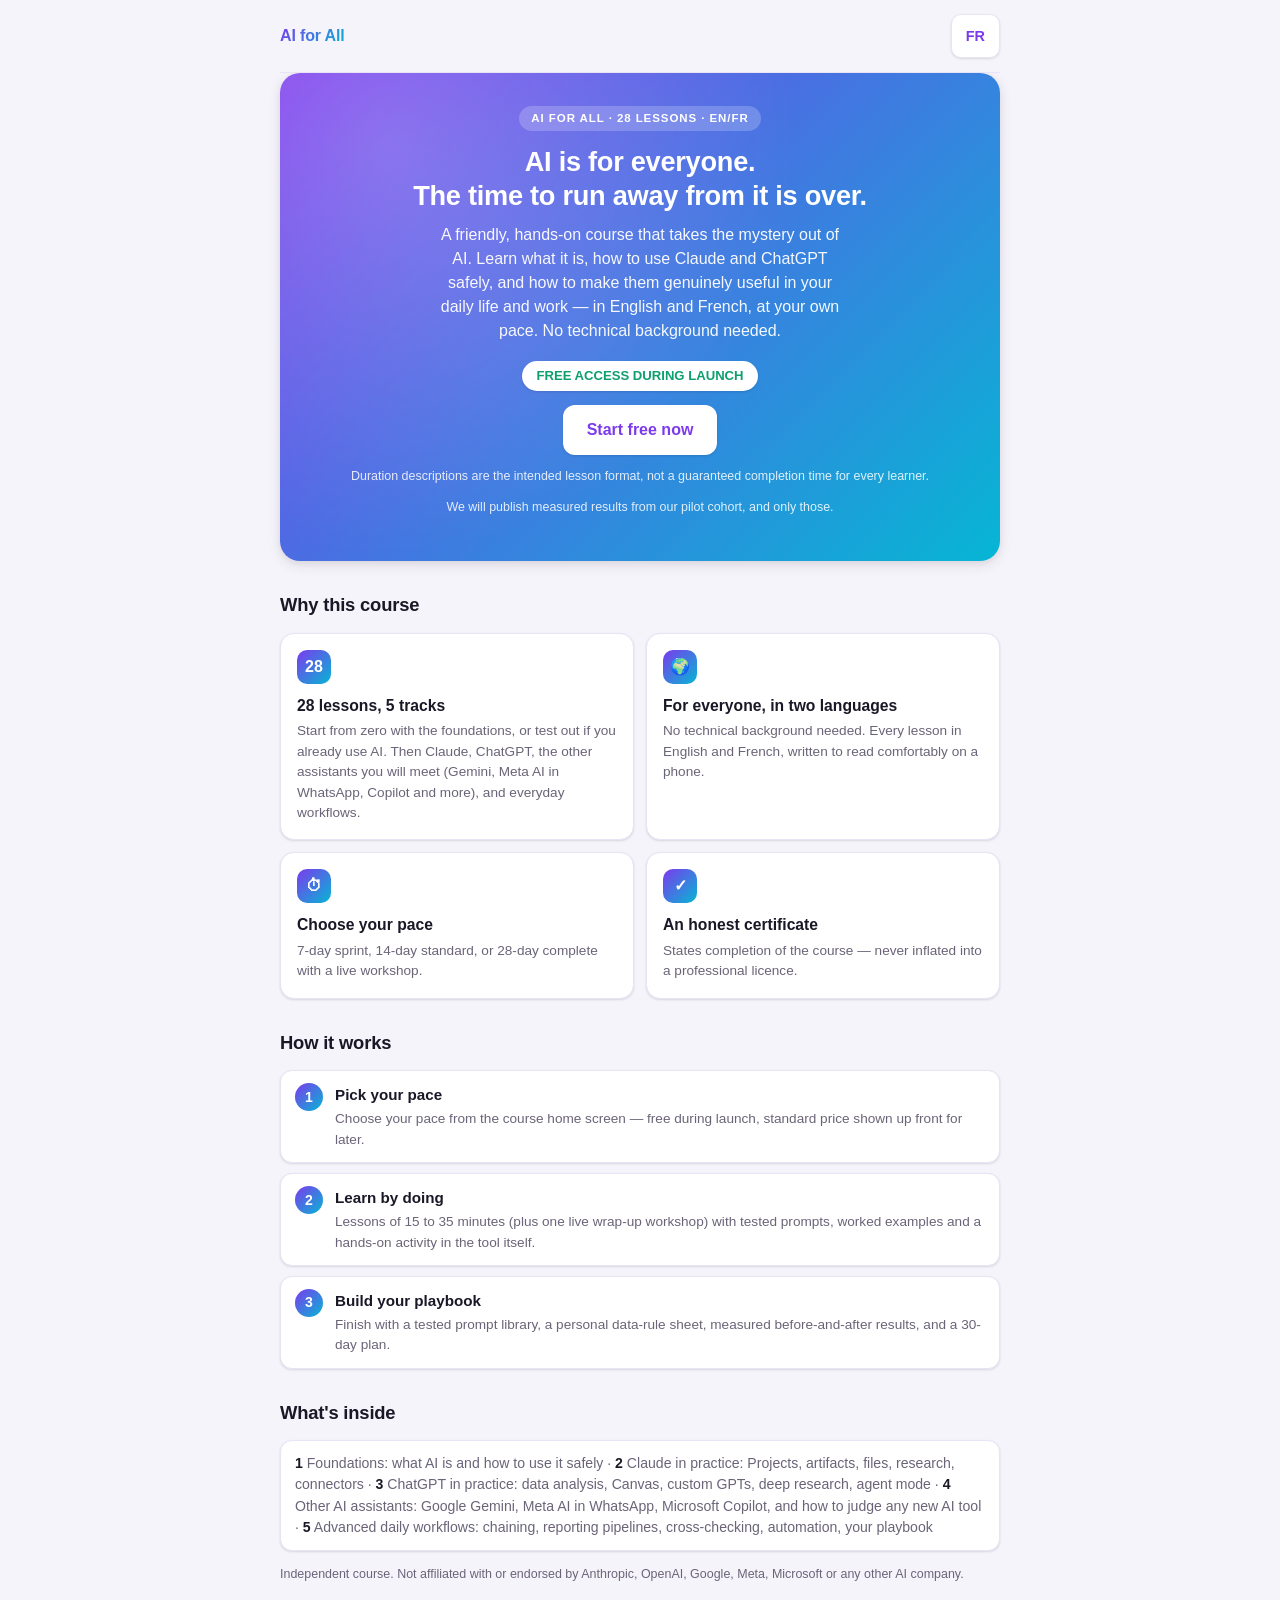
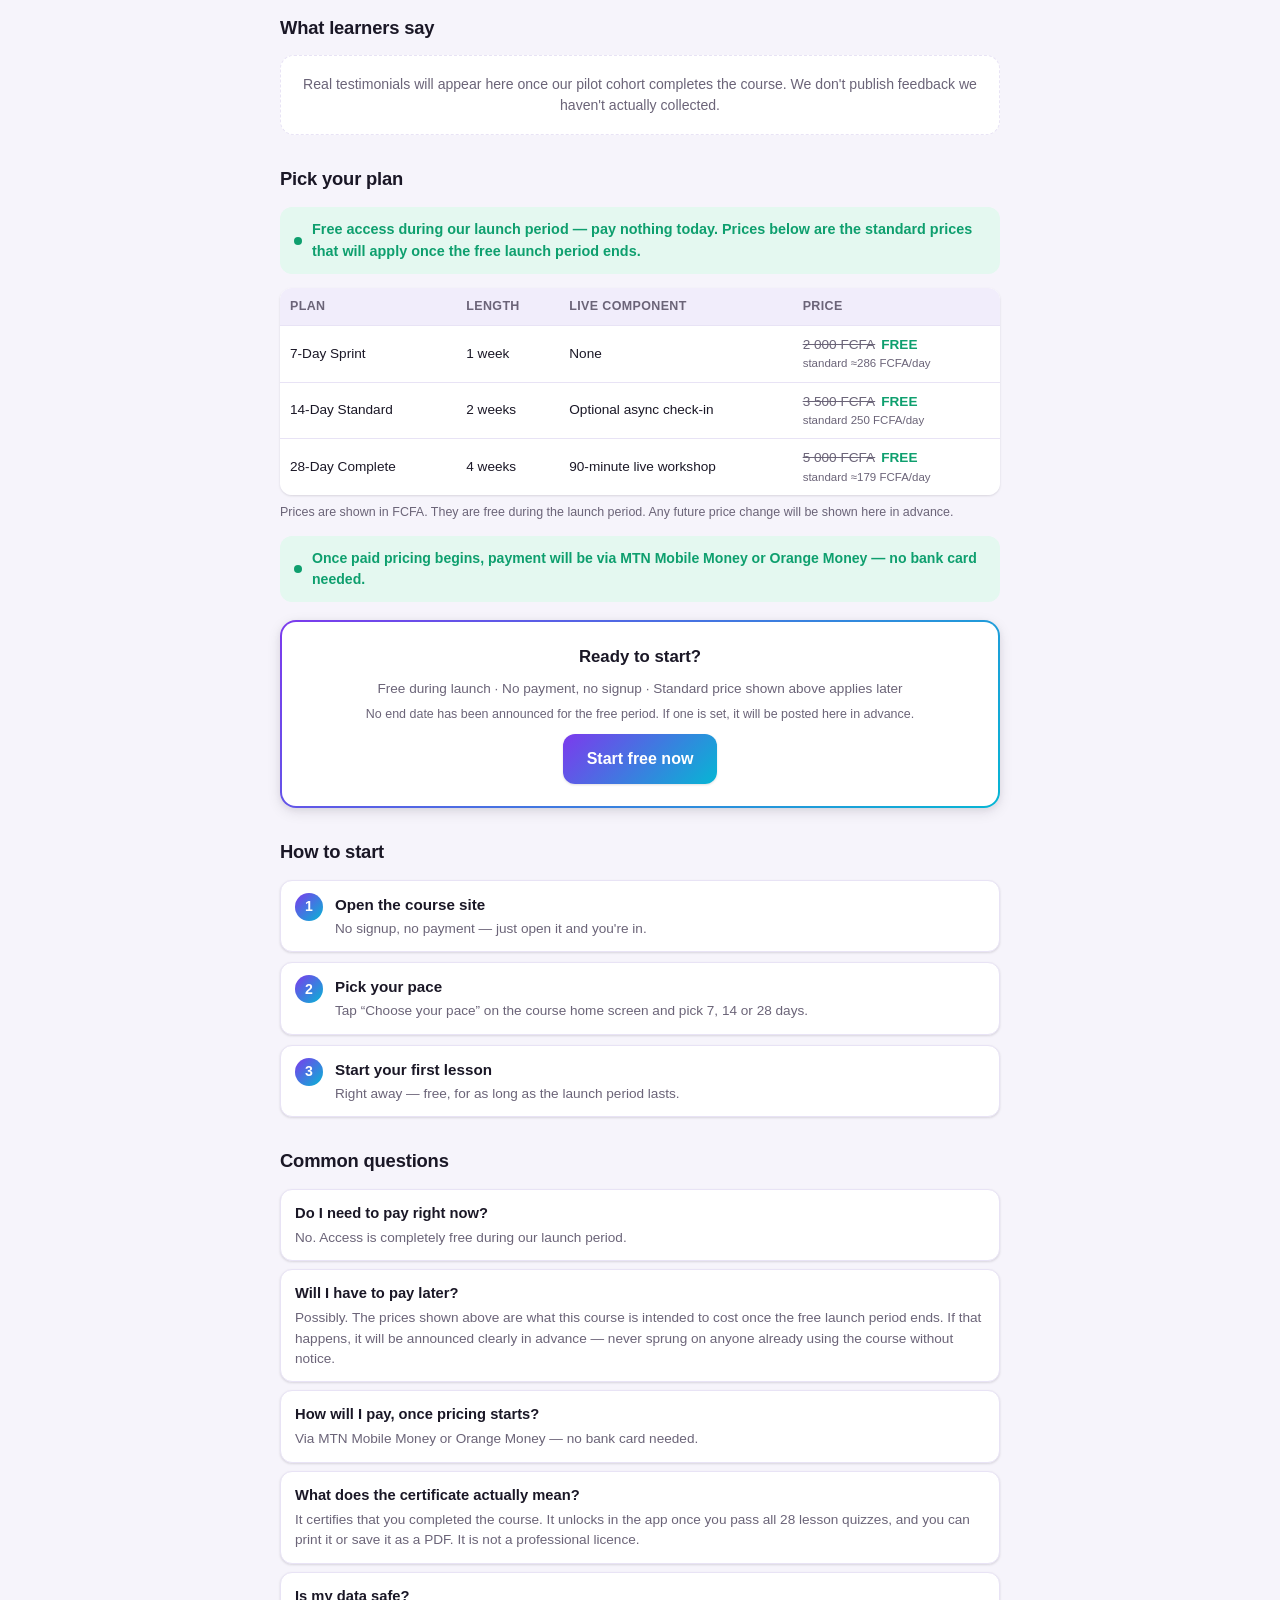
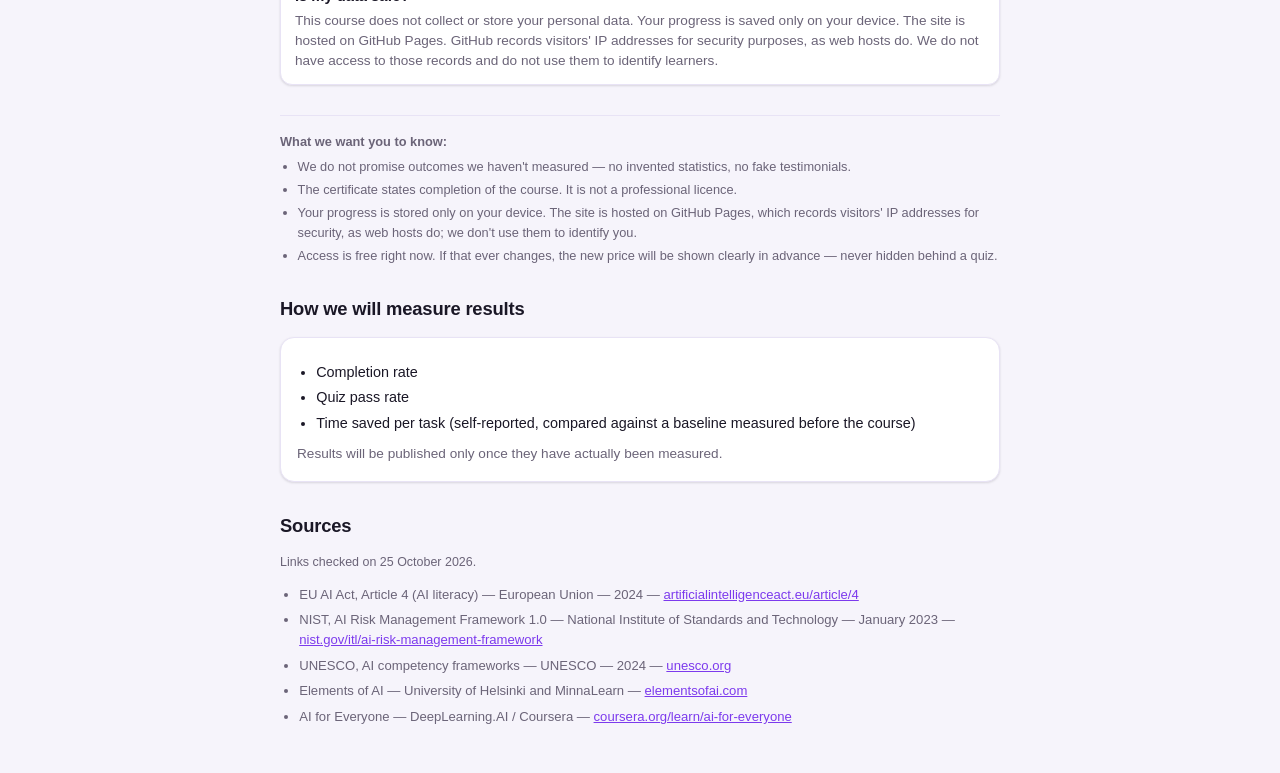
==== commit 10668688: "Add Other AI assistants track: Gemini, Meta AI, Copilot, and judging any new AI Four bilingual lesso" ====
--- a/index.html
+++ b/index.html
@@ -9,7 +9,7 @@
 <link rel="icon" href="favicon.svg" type="image/svg+xml">
 <meta property="og:type" content="website">
 <meta property="og:title" content="AI for All / L'IA pour tous — AI is for everyone">
-<meta property="og:description" content="The time to run away from AI is over. 24 hands-on lessons in English and French that take the mystery out of AI. Free during launch.">
+<meta property="og:description" content="The time to run away from AI is over. 28 hands-on lessons in English and French on Claude, ChatGPT, Gemini, Meta AI, Copilot and more. Free during launch.">
 <meta property="og:url" content="https://bangkolo.github.io/ai-at-work-course/">
 <meta property="og:image" content="https://bangkolo.github.io/ai-at-work-course/og-image.png">
 <meta property="og:image:width" content="1200">
@@ -187,7 +187,7 @@
 <!-- ENGLISH -->
 <section class="lang-block" data-lang="en">
   <div class="hero">
-    <span class="eyebrow">AI for All · 24 lessons · EN/FR</span>
+    <span class="eyebrow">AI for All · 28 lessons · EN/FR</span>
     <h1>AI is for everyone.<br>The time to run away from it is over.</h1>
     <p class="sub">A friendly, hands-on course that takes the mystery out of AI. Learn what it is, how to use Claude and ChatGPT safely, and how to make them genuinely useful in your daily life and work — in English and French, at your own pace. No technical background needed.</p>
     <span class="free-chip">FREE ACCESS DURING LAUNCH</span><br>
@@ -198,7 +198,7 @@
 
   <h2 class="section-title">Why this course</h2>
   <div class="grid4">
-    <div class="card"><div class="icon">24</div><h3>24 lessons, 4 tracks</h3><p>Start from zero with the foundations, or test out if you already use AI. Then Claude in practice, ChatGPT in practice, and everyday workflows.</p></div>
+    <div class="card"><div class="icon">28</div><h3>28 lessons, 5 tracks</h3><p>Start from zero with the foundations, or test out if you already use AI. Then Claude, ChatGPT, the other assistants you will meet (Gemini, Meta AI in WhatsApp, Copilot and more), and everyday workflows.</p></div>
     <div class="card"><div class="icon">🌍</div><h3>For everyone, in two languages</h3><p>No technical background needed. Every lesson in English and French, written to read comfortably on a phone.</p></div>
     <div class="card"><div class="icon">⏱</div><h3>Choose your pace</h3><p>7-day sprint, 14-day standard, or 28-day complete with a live workshop.</p></div>
     <div class="card"><div class="icon">✓</div><h3>An honest certificate</h3><p>States completion of the course — never inflated into a professional licence.</p></div>
@@ -212,8 +212,8 @@
   </div>
 
   <h2 class="section-title">What's inside</h2>
-  <p class="modules"><strong>1</strong> Foundations: what AI is and how to use it safely · <strong>2</strong> Claude in practice: Projects, artifacts, files, research, connectors · <strong>3</strong> ChatGPT in practice: data analysis, Canvas, custom GPTs, deep research, agent mode · <strong>4</strong> Advanced daily workflows: chaining, reporting pipelines, cross-checking, automation, your playbook</p>
-  <p class="fineprint">Independent course. Not affiliated with or endorsed by Anthropic or OpenAI.</p>
+  <p class="modules"><strong>1</strong> Foundations: what AI is and how to use it safely · <strong>2</strong> Claude in practice: Projects, artifacts, files, research, connectors · <strong>3</strong> ChatGPT in practice: data analysis, Canvas, custom GPTs, deep research, agent mode · <strong>4</strong> Other AI assistants: Google Gemini, Meta AI in WhatsApp, Microsoft Copilot, and how to judge any new AI tool · <strong>5</strong> Advanced daily workflows: chaining, reporting pipelines, cross-checking, automation, your playbook</p>
+  <p class="fineprint">Independent course. Not affiliated with or endorsed by Anthropic, OpenAI, Google, Meta, Microsoft or any other AI company.</p>
 
   <!-- "About the instructor" is hidden until real name/role/experience are confirmed. Do not re-enable with placeholder text. -->
 
@@ -252,7 +252,7 @@
   <div class="faq-item"><strong>Do I need to pay right now?</strong><p>No. Access is completely free during our launch period.</p></div>
   <div class="faq-item"><strong>Will I have to pay later?</strong><p>Possibly. The prices shown above are what this course is intended to cost once the free launch period ends. If that happens, it will be announced clearly in advance — never sprung on anyone already using the course without notice.</p></div>
   <div class="faq-item"><strong>How will I pay, once pricing starts?</strong><p>Via MTN Mobile Money or Orange Money — no bank card needed.</p></div>
-  <div class="faq-item"><strong>What does the certificate actually mean?</strong><p>It certifies that you completed the course. It unlocks in the app once you pass all 24 lesson quizzes, and you can print it or save it as a PDF. It is not a professional licence.</p></div>
+  <div class="faq-item"><strong>What does the certificate actually mean?</strong><p>It certifies that you completed the course. It unlocks in the app once you pass all 28 lesson quizzes, and you can print it or save it as a PDF. It is not a professional licence.</p></div>
   <div class="faq-item"><strong>Is my data safe?</strong><p>This course does not collect or store your personal data. Your progress is saved only on your device. The site is hosted on GitHub Pages. GitHub records visitors' IP addresses for security purposes, as web hosts do. We do not have access to those records and do not use them to identify learners.</p></div>
 
   <div class="trust">
@@ -289,7 +289,7 @@
 <!-- FRANÇAIS -->
 <section class="lang-block" data-lang="fr" hidden>
   <div class="hero">
-    <span class="eyebrow">L'IA pour tous · 24 leçons · FR/EN</span>
+    <span class="eyebrow">L'IA pour tous · 28 leçons · FR/EN</span>
     <h1>L'IA, c'est pour tout le monde.<br>Le temps de la fuir est révolu.</h1>
     <p class="sub">Une formation pratique et accessible qui lève le mystère sur l'IA. Comprenez ce qu'elle est, apprenez à utiliser Claude et ChatGPT en toute sécurité, et faites-en un vrai allié au quotidien comme au travail — en français et en anglais, à votre rythme. Aucune connaissance technique requise.</p>
     <span class="free-chip">ACCÈS GRATUIT PENDANT LE LANCEMENT</span><br>
@@ -300,7 +300,7 @@
 
   <h2 class="section-title">Pourquoi ce cours</h2>
   <div class="grid4">
-    <div class="card"><div class="icon">24</div><h3>24 leçons, 4 parcours</h3><p>Partez de zéro avec les fondamentaux, ou faites le test de dispense si vous utilisez déjà l'IA. Puis Claude en pratique, ChatGPT en pratique et des usages au quotidien.</p></div>
+    <div class="card"><div class="icon">28</div><h3>28 leçons, 5 parcours</h3><p>Partez de zéro avec les fondamentaux, ou faites le test de dispense si vous utilisez déjà l'IA. Puis Claude, ChatGPT, les autres assistants que vous croiserez (Gemini, Meta AI dans WhatsApp, Copilot et d'autres) et des usages au quotidien.</p></div>
     <div class="card"><div class="icon">🌍</div><h3>Pour tous, en deux langues</h3><p>Aucune connaissance technique requise. Chaque leçon en français et en anglais, écrite pour se lire confortablement sur un téléphone.</p></div>
     <div class="card"><div class="icon">⏱</div><h3>Choisissez votre rythme</h3><p>Sprint de 7 jours, standard de 14 jours, ou complet de 28 jours avec atelier en direct.</p></div>
     <div class="card"><div class="icon">✓</div><h3>Un certificat honnête</h3><p>Atteste la fin de la formation — jamais présenté comme une licence professionnelle.</p></div>
@@ -314,8 +314,8 @@
   </div>
 
   <h2 class="section-title">Le contenu</h2>
-  <p class="modules"><strong>1</strong> Fondamentaux : ce qu'est l'IA et comment l'utiliser en sécurité · <strong>2</strong> Claude en pratique : Projets, artefacts, fichiers, recherche, connecteurs · <strong>3</strong> ChatGPT en pratique : analyse de données, Canvas, GPT personnalisés, recherche approfondie, mode agent · <strong>4</strong> Flux de travail avancés : enchaînement, chaînes de reporting, contre-vérification, automatisation, votre guide</p>
-  <p class="fineprint">Cours indépendant. Ni affilié à Anthropic ou OpenAI, ni approuvé par eux.</p>
+  <p class="modules"><strong>1</strong> Fondamentaux : ce qu'est l'IA et comment l'utiliser en sécurité · <strong>2</strong> Claude en pratique : Projets, artefacts, fichiers, recherche, connecteurs · <strong>3</strong> ChatGPT en pratique : analyse de données, Canvas, GPT personnalisés, recherche approfondie, mode agent · <strong>4</strong> Les autres assistants IA : Google Gemini, Meta AI dans WhatsApp, Microsoft Copilot, et comment juger tout nouvel outil d'IA · <strong>5</strong> Flux de travail avancés : enchaînement, chaînes de reporting, contre-vérification, automatisation, votre guide</p>
+  <p class="fineprint">Cours indépendant. Ni affilié à Anthropic, OpenAI, Google, Meta, Microsoft ou toute autre entreprise d'IA, ni approuvé par elles.</p>
 
   <!-- La section "À propos du formateur" est masquée tant que le nom, le rôle et l'expérience réels ne sont pas confirmés. Ne pas la réactiver avec du texte à remplir. -->
 
@@ -354,7 +354,7 @@
   <div class="faq-item"><strong>Dois-je payer maintenant ?</strong><p>Non. L'accès est entièrement gratuit pendant notre période de lancement.</p></div>
   <div class="faq-item"><strong>Devrai-je payer plus tard ?</strong><p>Peut-être. Les prix indiqués ci-dessus sont ce que ce cours est destiné à coûter une fois la période de lancement gratuite terminée. Si cela arrive, ce sera annoncé clairement à l'avance — jamais imposé sans préavis à quelqu'un qui utilise déjà le cours.</p></div>
   <div class="faq-item"><strong>Comment paierai-je, une fois la tarification en vigueur ?</strong><p>Via MTN Mobile Money ou Orange Money — sans carte bancaire.</p></div>
-  <div class="faq-item"><strong>Que signifie vraiment le certificat ?</strong><p>Il atteste que vous avez terminé le cours. Il se débloque dans l'application une fois les 24 quiz de leçon réussis, et vous pouvez l'imprimer ou l'enregistrer en PDF. Ce n'est pas une licence professionnelle.</p></div>
+  <div class="faq-item"><strong>Que signifie vraiment le certificat ?</strong><p>Il atteste que vous avez terminé le cours. Il se débloque dans l'application une fois les 28 quiz de leçon réussis, et vous pouvez l'imprimer ou l'enregistrer en PDF. Ce n'est pas une licence professionnelle.</p></div>
   <div class="faq-item"><strong>Mes données sont-elles en sécurité ?</strong><p>Ce cours ne collecte ni ne stocke vos données personnelles. Votre progression est enregistrée uniquement sur votre appareil. Le site est hébergé sur GitHub Pages. GitHub enregistre les adresses IP des visiteurs à des fins de sécurité, comme le font les hébergeurs. Nous n'avons pas accès à ces enregistrements et ne les utilisons pas pour identifier les apprenants.</p></div>
 
   <div class="trust">
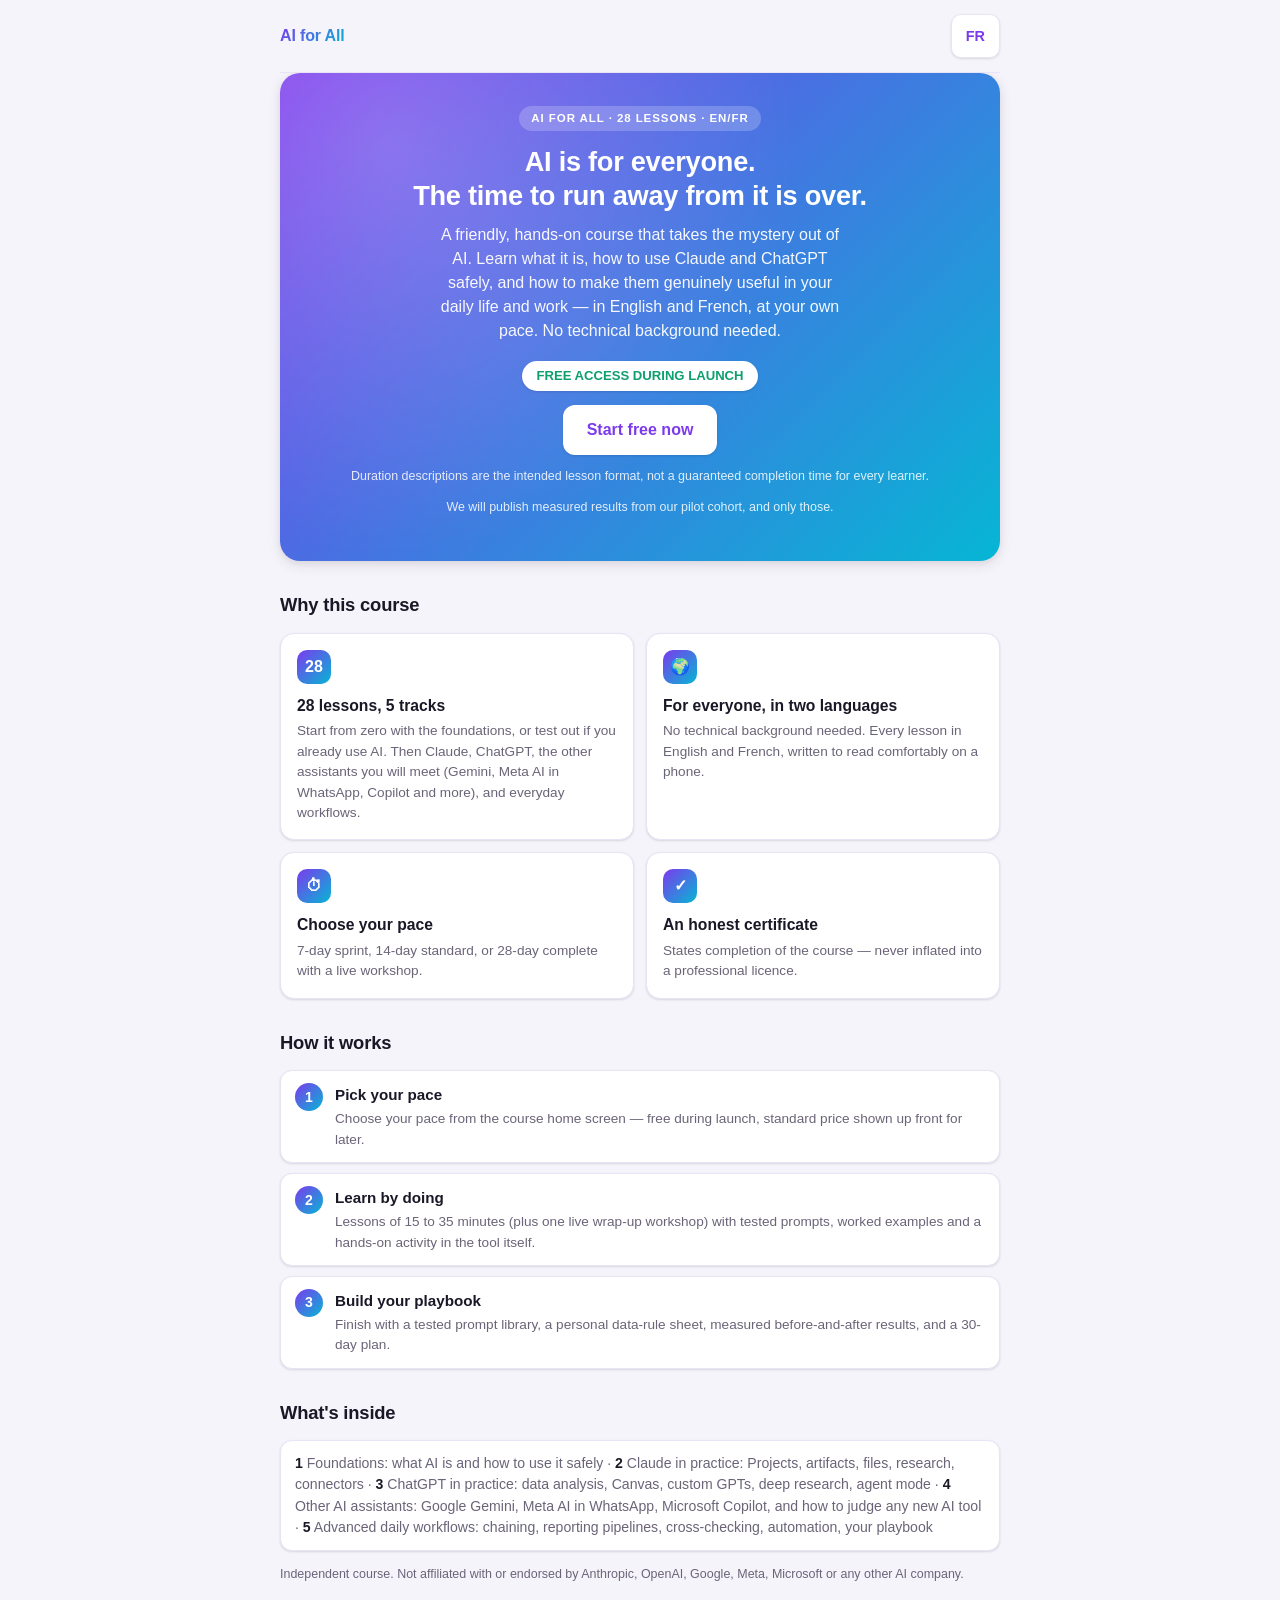
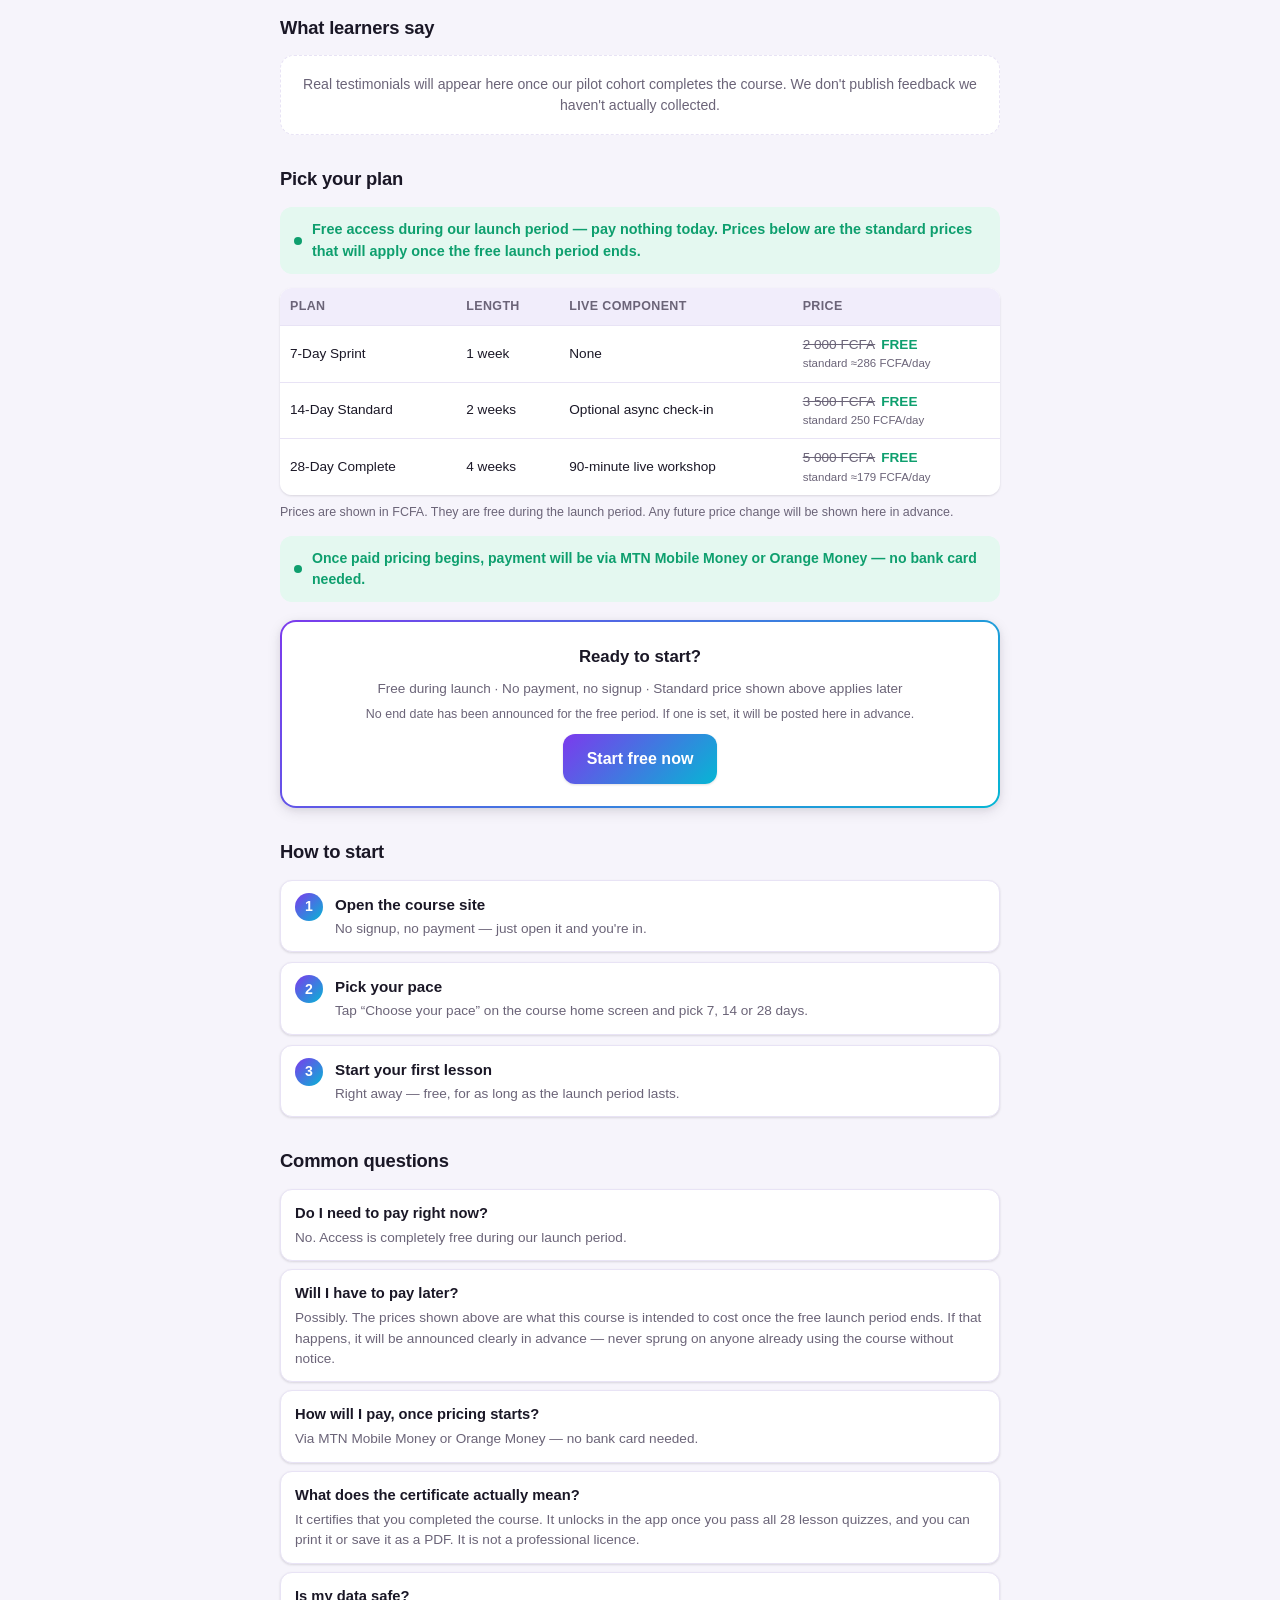
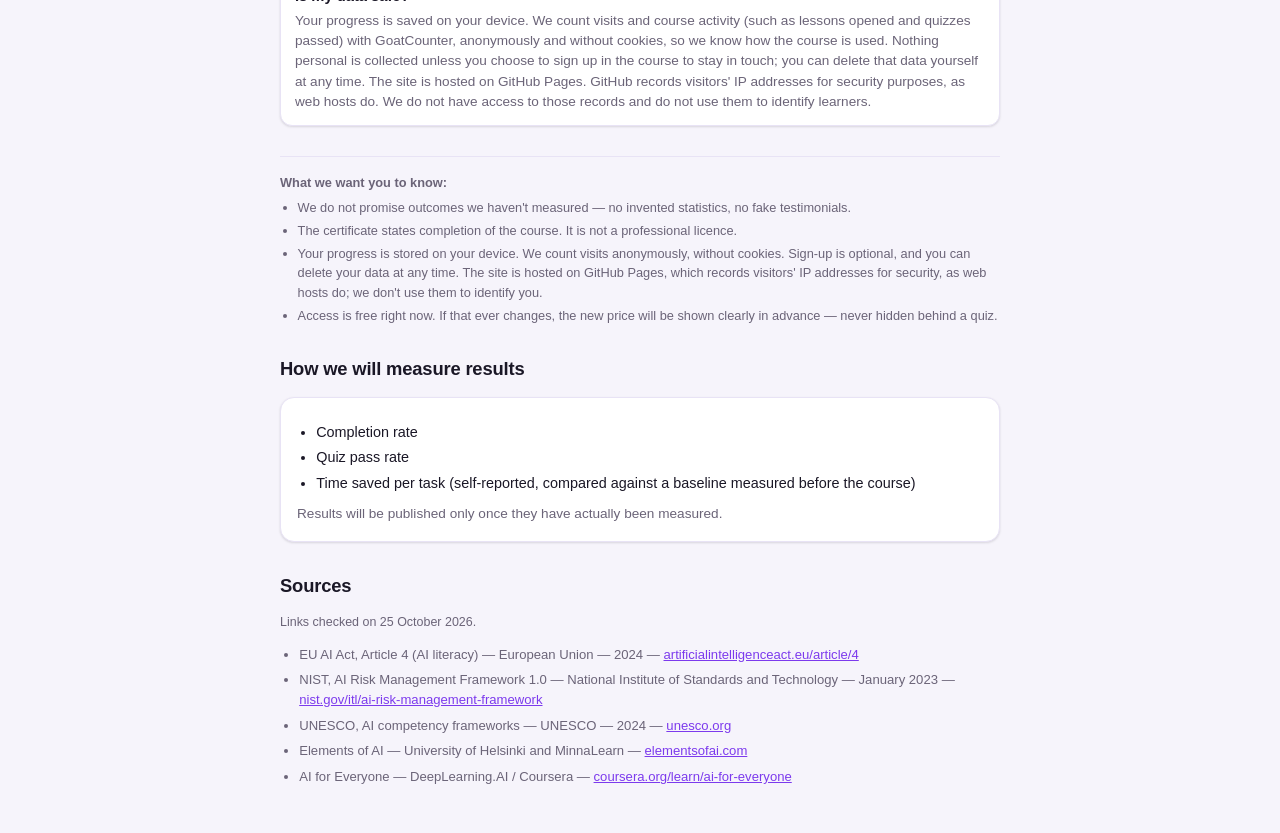
==== commit 2266c773: "Add anonymous visit counts (GoatCounter) and optional sign-up with progress GoatCounter (no cookies)" ====
--- a/index.html
+++ b/index.html
@@ -4,7 +4,7 @@
 <meta charset="utf-8">
 <meta name="viewport" content="width=device-width, initial-scale=1, viewport-fit=cover">
 <title>AI for All / L'IA pour tous</title>
-<meta name="description" content="A friendly, hands-on course that takes the mystery out of AI, for everyone. Learn to use Claude and ChatGPT with confidence, in English and French. Free during launch.">
+<meta name="description" content="A friendly, hands-on course that takes the mystery out of AI, for everyone. Learn to use Claude, ChatGPT, Gemini, Meta AI, Copilot and more with confidence, in English and French. Free during launch.">
 <meta name="theme-color" content="#7c3aed">
 <link rel="icon" href="favicon.svg" type="image/svg+xml">
 <meta property="og:type" content="website">
@@ -253,14 +253,14 @@
   <div class="faq-item"><strong>Will I have to pay later?</strong><p>Possibly. The prices shown above are what this course is intended to cost once the free launch period ends. If that happens, it will be announced clearly in advance — never sprung on anyone already using the course without notice.</p></div>
   <div class="faq-item"><strong>How will I pay, once pricing starts?</strong><p>Via MTN Mobile Money or Orange Money — no bank card needed.</p></div>
   <div class="faq-item"><strong>What does the certificate actually mean?</strong><p>It certifies that you completed the course. It unlocks in the app once you pass all 28 lesson quizzes, and you can print it or save it as a PDF. It is not a professional licence.</p></div>
-  <div class="faq-item"><strong>Is my data safe?</strong><p>This course does not collect or store your personal data. Your progress is saved only on your device. The site is hosted on GitHub Pages. GitHub records visitors' IP addresses for security purposes, as web hosts do. We do not have access to those records and do not use them to identify learners.</p></div>
+  <div class="faq-item"><strong>Is my data safe?</strong><p>Your progress is saved on your device. We count visits and course activity (such as lessons opened and quizzes passed) with GoatCounter, anonymously and without cookies, so we know how the course is used. Nothing personal is collected unless you choose to sign up in the course to stay in touch; you can delete that data yourself at any time. The site is hosted on GitHub Pages. GitHub records visitors' IP addresses for security purposes, as web hosts do. We do not have access to those records and do not use them to identify learners.</p></div>
 
   <div class="trust">
     <strong>What we want you to know:</strong>
     <ul>
       <li>We do not promise outcomes we haven't measured — no invented statistics, no fake testimonials.</li>
       <li>The certificate states completion of the course. It is not a professional licence.</li>
-      <li>Your progress is stored only on your device. The site is hosted on GitHub Pages, which records visitors' IP addresses for security, as web hosts do; we don't use them to identify you.</li>
+      <li>Your progress is stored on your device. We count visits anonymously, without cookies. Sign-up is optional, and you can delete your data at any time. The site is hosted on GitHub Pages, which records visitors' IP addresses for security, as web hosts do; we don't use them to identify you.</li>
       <li>Access is free right now. If that ever changes, the new price will be shown clearly in advance — never hidden behind a quiz.</li>
     </ul>
   </div>
@@ -355,14 +355,14 @@
   <div class="faq-item"><strong>Devrai-je payer plus tard ?</strong><p>Peut-être. Les prix indiqués ci-dessus sont ce que ce cours est destiné à coûter une fois la période de lancement gratuite terminée. Si cela arrive, ce sera annoncé clairement à l'avance — jamais imposé sans préavis à quelqu'un qui utilise déjà le cours.</p></div>
   <div class="faq-item"><strong>Comment paierai-je, une fois la tarification en vigueur ?</strong><p>Via MTN Mobile Money ou Orange Money — sans carte bancaire.</p></div>
   <div class="faq-item"><strong>Que signifie vraiment le certificat ?</strong><p>Il atteste que vous avez terminé le cours. Il se débloque dans l'application une fois les 28 quiz de leçon réussis, et vous pouvez l'imprimer ou l'enregistrer en PDF. Ce n'est pas une licence professionnelle.</p></div>
-  <div class="faq-item"><strong>Mes données sont-elles en sécurité ?</strong><p>Ce cours ne collecte ni ne stocke vos données personnelles. Votre progression est enregistrée uniquement sur votre appareil. Le site est hébergé sur GitHub Pages. GitHub enregistre les adresses IP des visiteurs à des fins de sécurité, comme le font les hébergeurs. Nous n'avons pas accès à ces enregistrements et ne les utilisons pas pour identifier les apprenants.</p></div>
+  <div class="faq-item"><strong>Mes données sont-elles en sécurité ?</strong><p>Votre progression est enregistrée sur votre appareil. Nous comptons les visites et l'activité dans le cours (leçons ouvertes, quiz réussis, etc.) avec GoatCounter, de façon anonyme et sans cookies, pour savoir comment le cours est utilisé. Rien de personnel n'est collecté, sauf si vous choisissez de vous inscrire dans le cours pour rester en contact ; vous pouvez supprimer ces données vous-même à tout moment. Le site est hébergé sur GitHub Pages. GitHub enregistre les adresses IP des visiteurs à des fins de sécurité, comme le font les hébergeurs. Nous n'avons pas accès à ces enregistrements et ne les utilisons pas pour identifier les apprenants.</p></div>
 
   <div class="trust">
     <strong>Ce que nous voulons que vous sachiez :</strong>
     <ul>
       <li>Nous ne promettons aucun résultat non mesuré — pas de statistiques inventées, pas de faux témoignages.</li>
       <li>Le certificat atteste la fin de la formation. Ce n'est pas une licence professionnelle.</li>
-      <li>Votre progression est enregistrée uniquement sur votre appareil. Le site est hébergé sur GitHub Pages, qui enregistre les adresses IP des visiteurs à des fins de sécurité, comme le font les hébergeurs ; nous ne les utilisons pas pour vous identifier.</li>
+      <li>Votre progression est enregistrée sur votre appareil. Nous comptons les visites de façon anonyme, sans cookies. L'inscription est facultative et vous pouvez supprimer vos données à tout moment. Le site est hébergé sur GitHub Pages, qui enregistre les adresses IP des visiteurs à des fins de sécurité, comme le font les hébergeurs ; nous ne les utilisons pas pour vous identifier.</li>
       <li>L'accès est gratuit en ce moment. Si cela change un jour, le nouveau prix sera annoncé clairement à l'avance — jamais caché derrière un quiz.</li>
     </ul>
   </div>
@@ -412,5 +412,6 @@
   setLang(safeGet("aiw_lang") === "fr" ? "fr" : "en");
 })();
 </script>
+<script data-goatcounter="https://aiforall.goatcounter.com/count" async src="//gc.zgo.at/count.js"></script>
 </body>
 </html>
